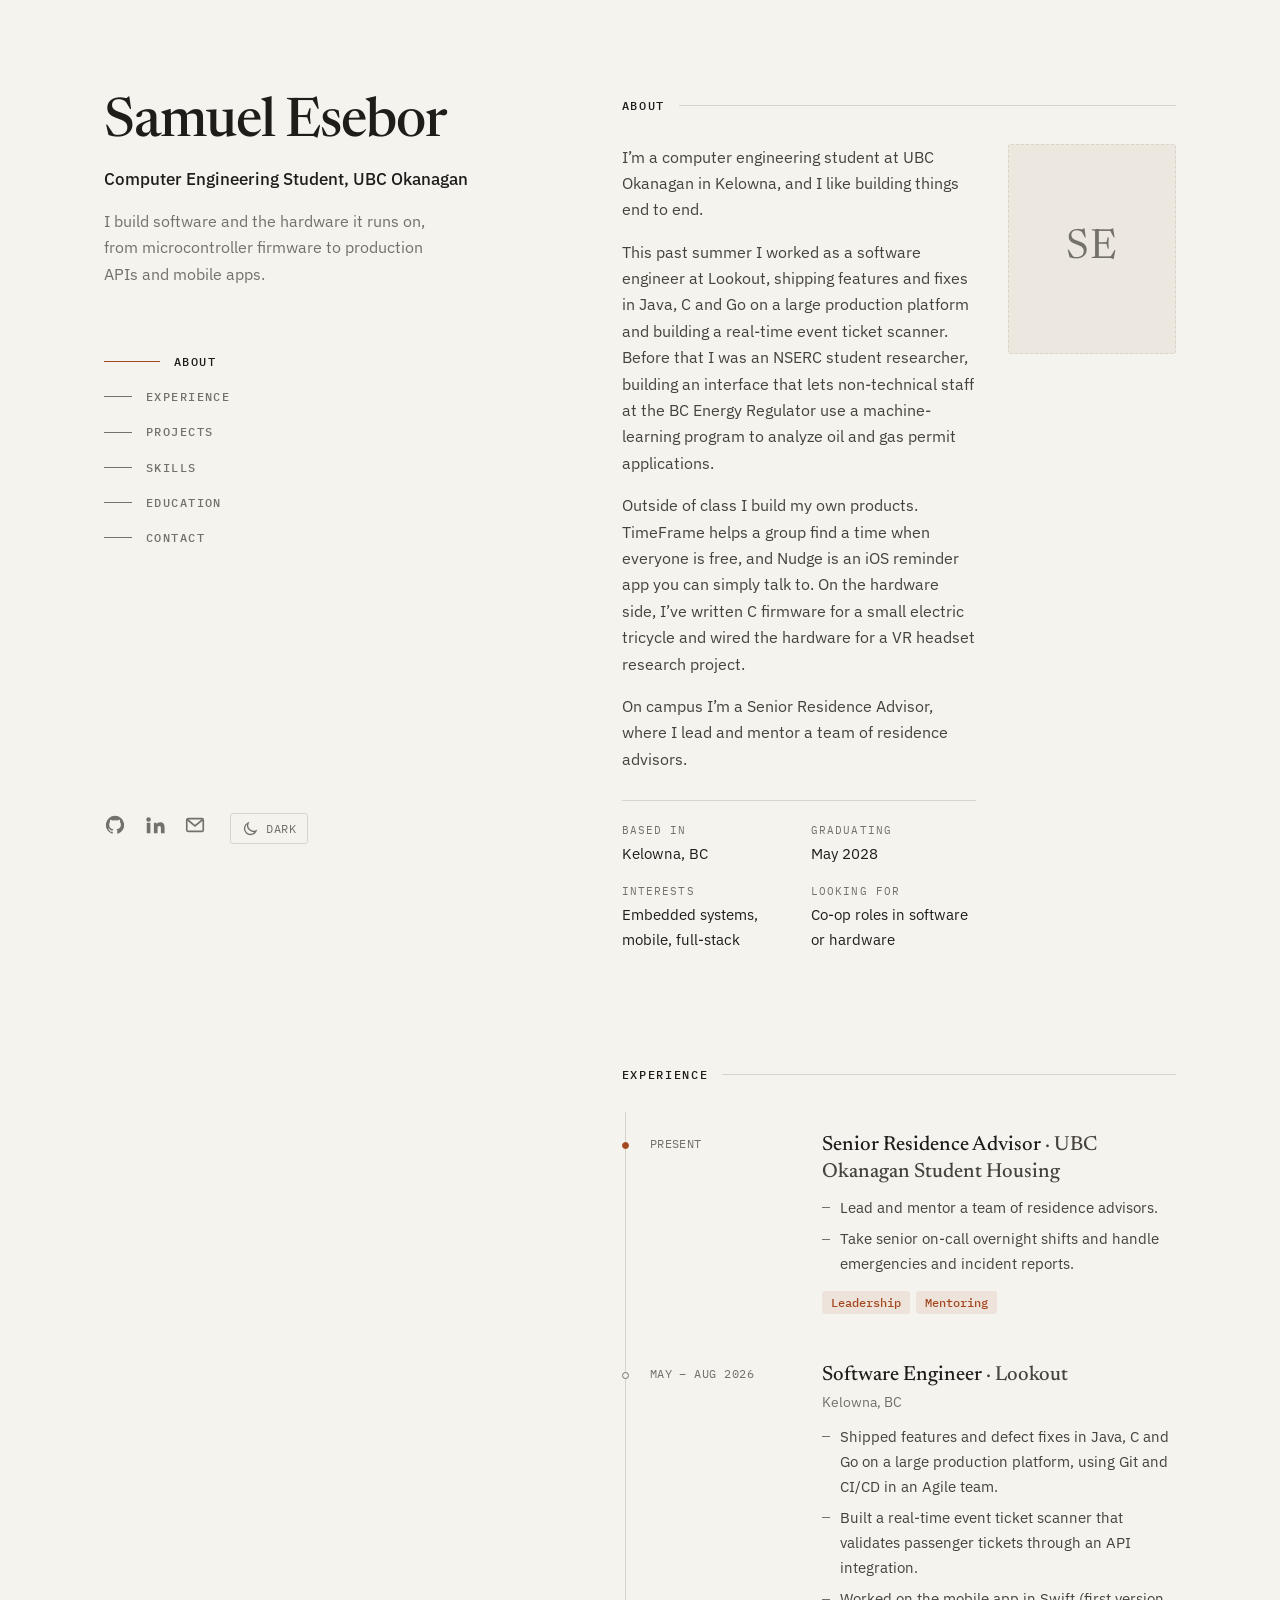
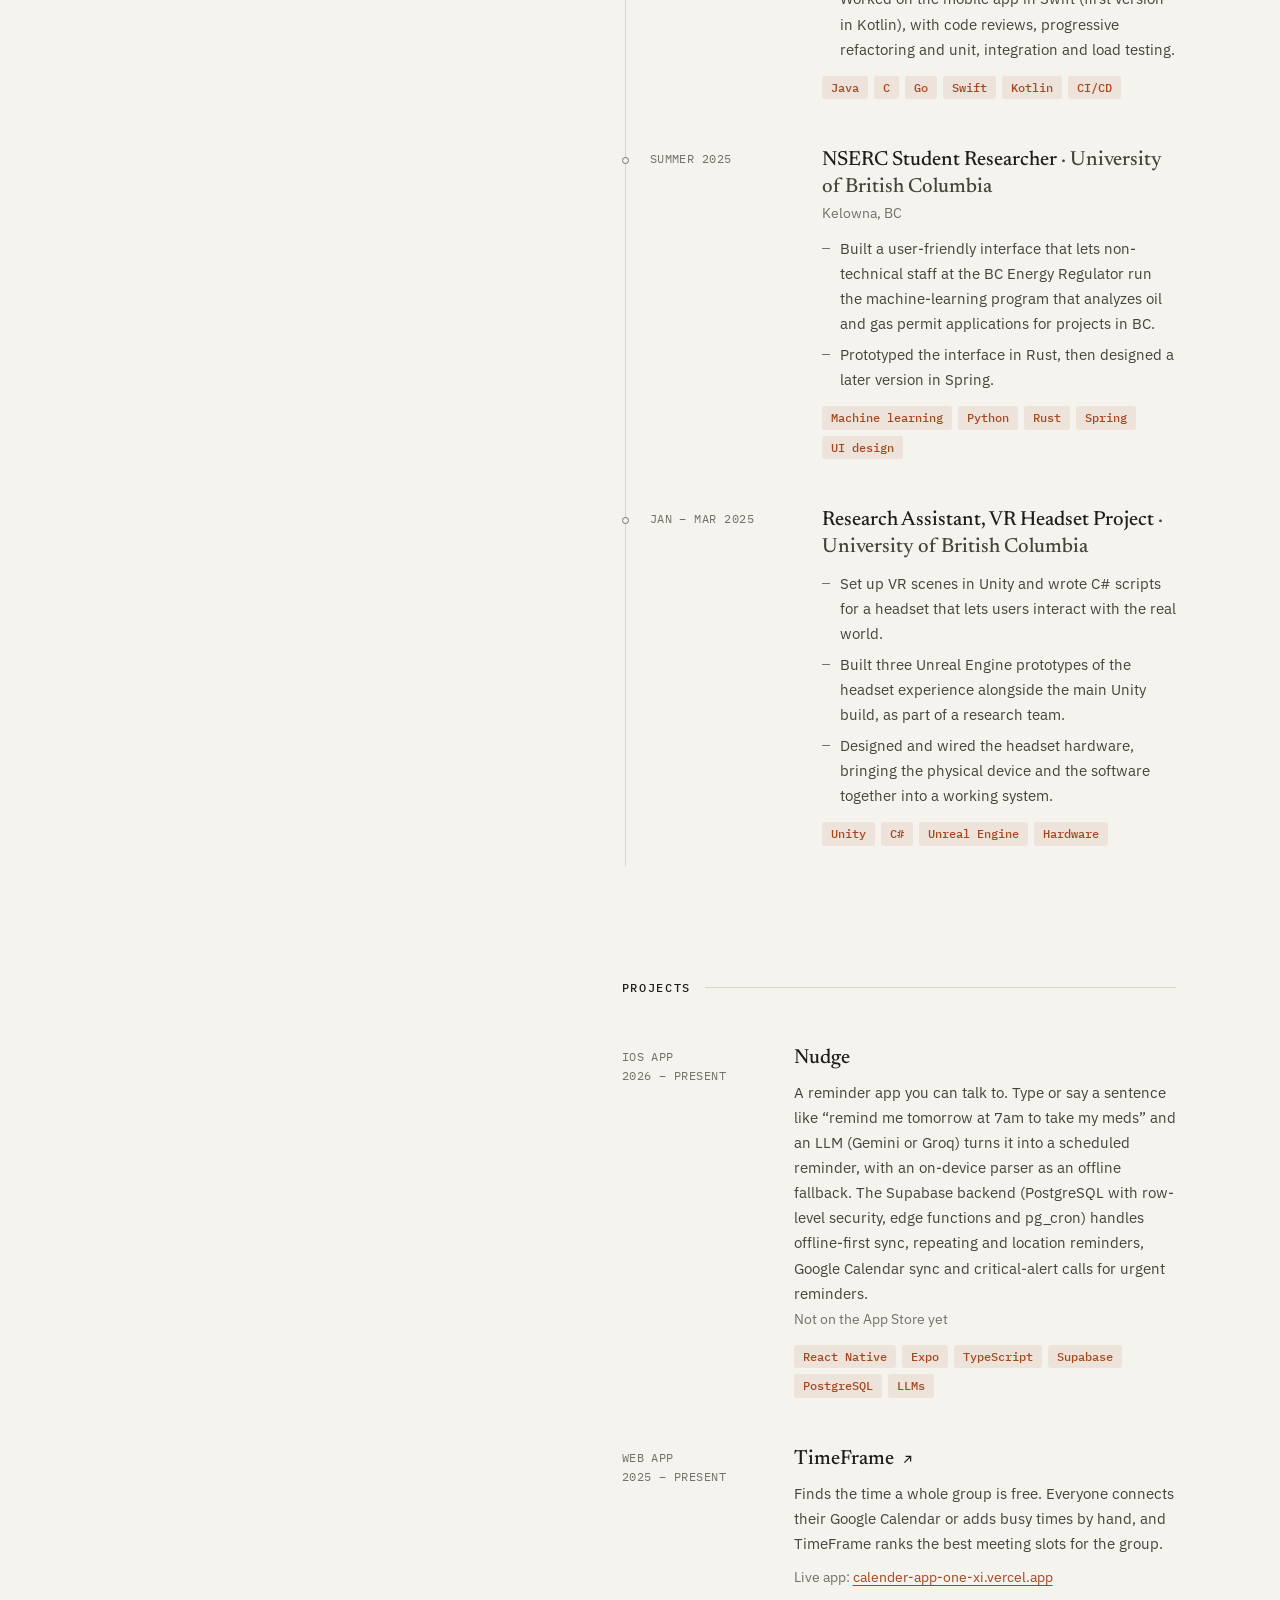
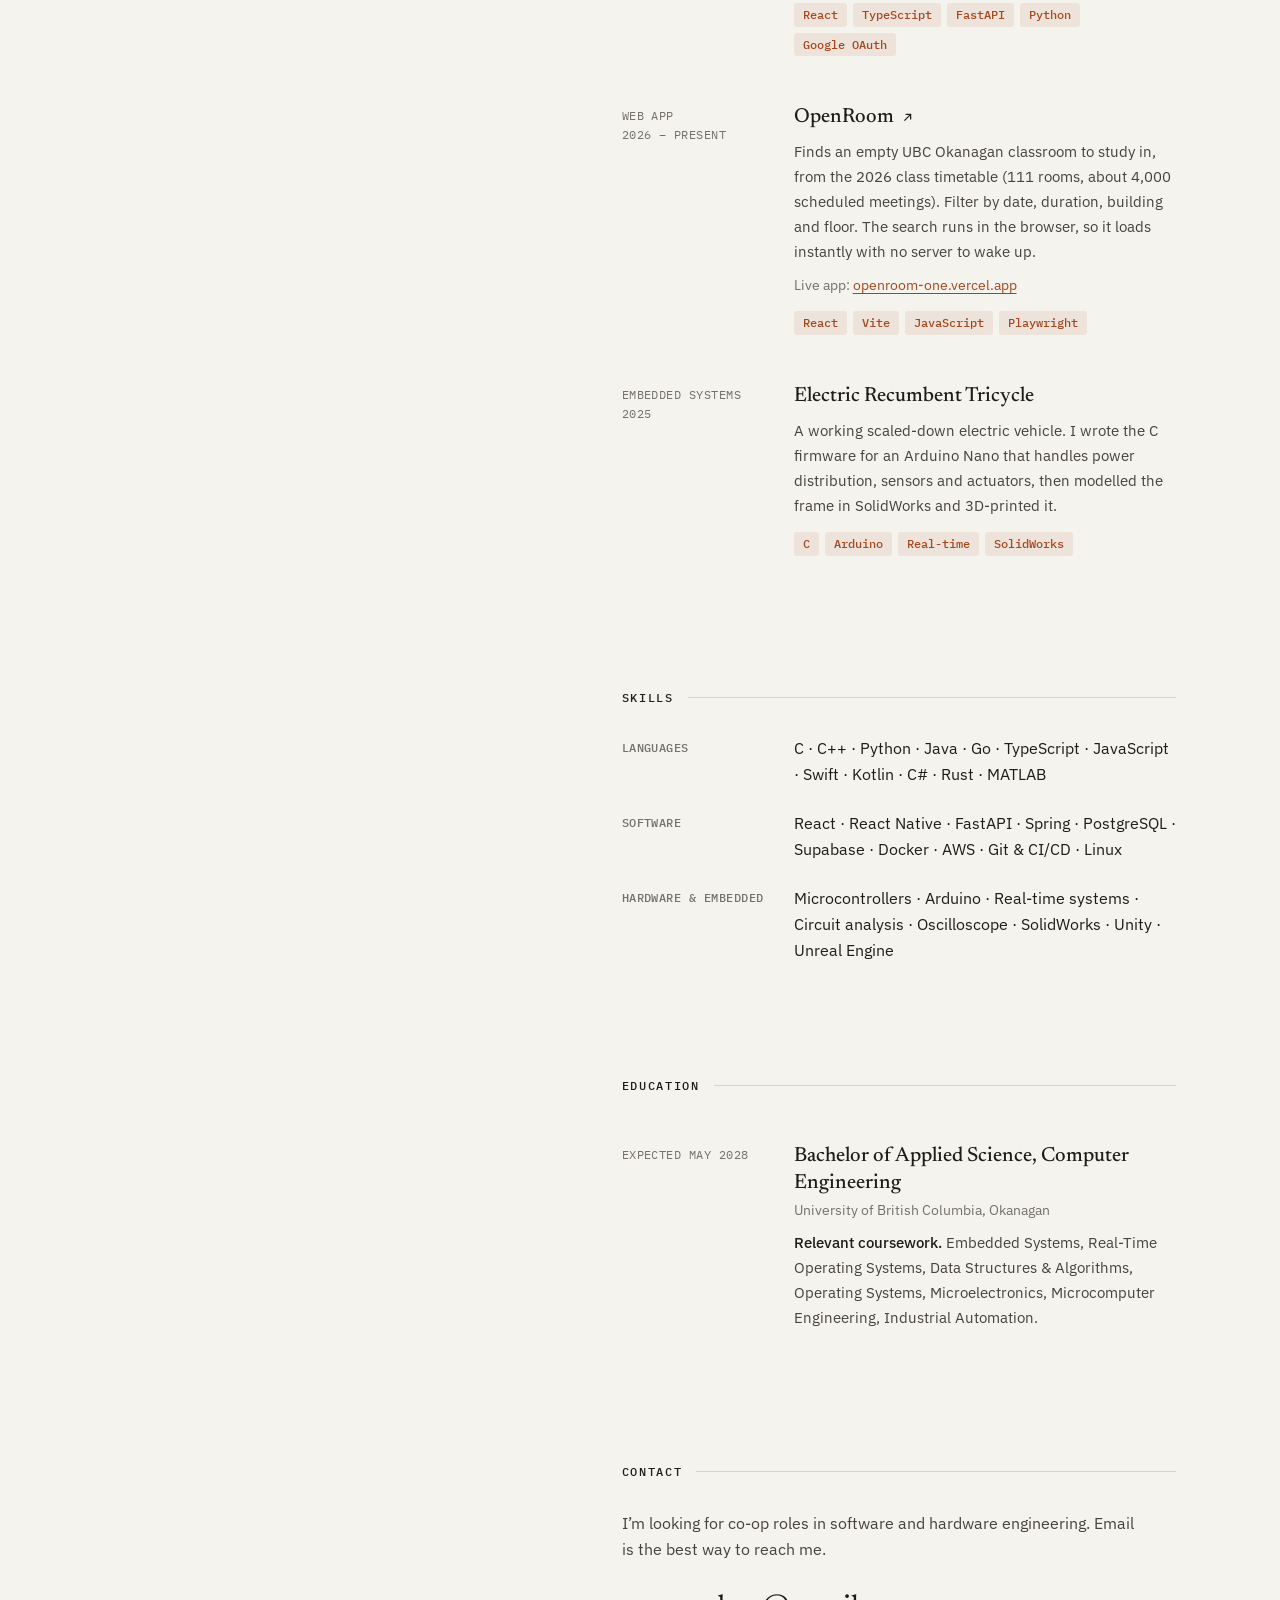
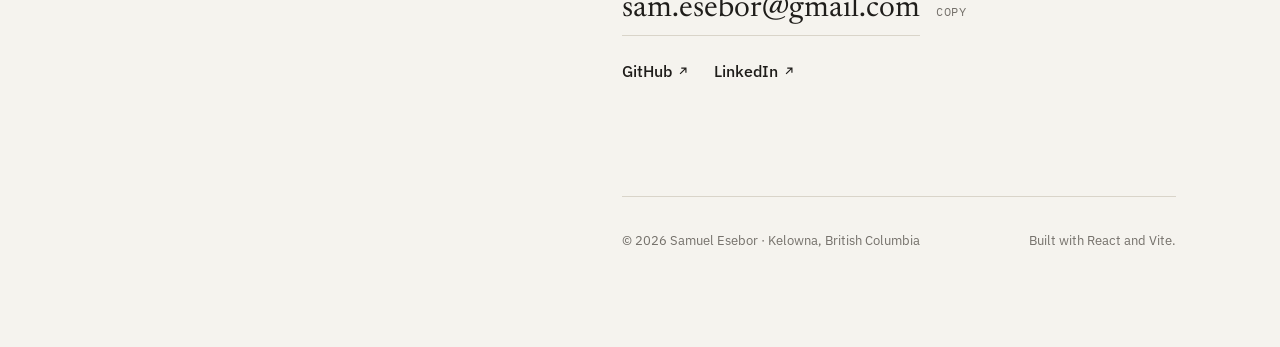
==== portfolio/index.html @ 91b9caff "Update portfolio: OpenRoom, corrected research dates, NSERC description Co-Authored-By: Claude Opus " ====
<!doctype html>
<html lang="en">
  <head>
    <meta charset="UTF-8" />
    <meta name="viewport" content="width=device-width, initial-scale=1.0" />
    <title>Samuel Esebor · Computer Engineering</title>
    <meta name="description" content="Samuel Esebor is a computer engineering student at UBC Okanagan building software and embedded systems. Experience at Lookout, UBC research, and projects including Nudge and TimeFrame." />
    <meta name="author" content="Samuel Esebor" />
    <meta property="og:title" content="Samuel Esebor · Computer Engineering" />
    <meta property="og:description" content="Computer engineering student at UBC Okanagan. Software, embedded systems and mobile." />
    <meta property="og:type" content="website" />
    <meta property="og:url" content="https://anomaly7.github.io/portfolio/" />
    <meta name="theme-color" content="#f5f3ee" media="(prefers-color-scheme: light)" />
    <meta name="theme-color" content="#161513" media="(prefers-color-scheme: dark)" />
    <link rel="icon" type="image/svg+xml" href="/portfolio/favicon.svg" />
    <link rel="preconnect" href="https://fonts.googleapis.com" />
    <link rel="preconnect" href="https://fonts.gstatic.com" crossorigin />
    <link
      rel="stylesheet"
      href="https://fonts.googleapis.com/css2?family=IBM+Plex+Mono:wght@400;500&family=IBM+Plex+Sans:wght@400;500;600&family=Newsreader:opsz,wght@6..72,400;6..72,500&display=swap"
    />
    <script>
      try {
        var t = localStorage.getItem('theme')
        if (t === 'light' || t === 'dark') document.documentElement.dataset.theme = t
      } catch (e) {}
    </script>
    <script type="module" crossorigin src="/portfolio/assets/index-RtWHwVP3.js"></script>
    <link rel="stylesheet" crossorigin href="/portfolio/assets/index-CijtTAy5.css">
  </head>
  <body>
    <div id="root"></div>
    <noscript>
      <p style="padding: 24px; font-family: sans-serif">Samuel Esebor, computer engineering student at UBC Okanagan. Email: sam.esebor@gmail.com</p>
    </noscript>
  </body>
</html>
---- portfolio/assets/index-CijtTAy5.css ----
:root{--bg:#f5f3ee;--bg-raise:#ece8df;--ink:#1f1d1a;--ink-soft:#46423c;--muted:#74706a;--rule:#d9d4c9;--accent:#a4471f;--accent-soft:#a4471f17;--hover:#1f1d1a0a;--serif:"Newsreader", Georgia, "Times New Roman", serif;--sans:"IBM Plex Sans", system-ui, -apple-system, "Segoe UI", sans-serif;--mono:"IBM Plex Mono", ui-monospace, "SFMono-Regular", Consolas, monospace;--lightningcss-light:initial;--lightningcss-dark: ;color-scheme:light}:root[data-theme=dark]{--bg:#161513;--bg-raise:#1f1d1a;--ink:#ebe6dc;--ink-soft:#c4beb2;--muted:#8f897e;--rule:#34312c;--accent:#e08a5e;--accent-soft:#e08a5e1f;--hover:#ebe6dc09;--lightningcss-light: ;--lightningcss-dark:initial;color-scheme:dark}@media (prefers-color-scheme:dark){:root:not([data-theme]){--bg:#161513;--bg-raise:#1f1d1a;--ink:#ebe6dc;--ink-soft:#c4beb2;--muted:#8f897e;--rule:#34312c;--accent:#e08a5e;--accent-soft:#e08a5e1f;--hover:#ebe6dc09;--lightningcss-light: ;--lightningcss-dark:initial;color-scheme:dark}}*,:before,:after{box-sizing:border-box}html{scroll-behavior:smooth;-webkit-text-size-adjust:100%}@media (prefers-reduced-motion:reduce){html{scroll-behavior:auto}*,:before,:after{transition:none!important}}body{background:var(--bg);color:var(--ink-soft);font-family:var(--sans);-webkit-font-smoothing:antialiased;text-rendering:optimizelegibility;margin:0;font-size:1rem;line-height:1.65}h1,h2,h3,p,ul,ol,dl,dd,figure{margin:0}ul,ol{padding:0;list-style:none}a{color:inherit;text-decoration:none}button{font:inherit}::selection{background:var(--accent);color:var(--bg)}:focus-visible{outline:2px solid var(--accent);outline-offset:3px;border-radius:2px}.sr-only{clip:rect(0, 0, 0, 0);white-space:nowrap;border:0;width:1px;height:1px;margin:-1px;padding:0;position:absolute;overflow:hidden}.layout{max-width:1200px;margin:0 auto;padding:0 clamp(16px,5vw,64px)}@media (width>=1024px){.layout{grid-template-columns:minmax(0,.9fr) minmax(0,1.1fr);gap:64px;display:grid}}.skip-link{background:var(--ink);color:var(--bg);z-index:10;padding:8px 14px;position:absolute;top:-48px;left:16px}.skip-link:focus{top:16px}.sidebar{flex-direction:column;justify-content:space-between;gap:40px;padding:56px 0 24px;display:flex}@media (width>=1024px){.sidebar{height:100dvh;padding:96px 0 56px;position:sticky;top:0}}.name{font-family:var(--serif);letter-spacing:-.02em;color:var(--ink);font-size:clamp(2.4rem,6vw,3.4rem);font-weight:500;line-height:1.02}.title{color:var(--ink);margin-top:14px;font-size:1.08rem;font-weight:500}.tagline{max-width:34ch;color:var(--muted);margin-top:14px}.section-nav{display:none}@media (width>=1024px){.section-nav{margin-top:56px;display:block}}.section-nav a{font-family:var(--mono);letter-spacing:.12em;text-transform:uppercase;color:var(--muted);align-items:center;gap:14px;padding:7px 0;font-size:.74rem;font-weight:500;display:inline-flex}.nav-line{background:currentColor;width:28px;height:1px;transition:width .18s,background-color .18s;display:block}.section-nav a:hover,.section-nav a.is-active{color:var(--ink)}.section-nav a:hover .nav-line,.section-nav a.is-active .nav-line{width:56px}.section-nav a.is-active .nav-line{background:var(--accent)}.sidebar-foot{flex-wrap:wrap;align-items:center;gap:24px;display:flex}.socials{gap:18px;display:flex}.socials a{color:var(--muted);transition:color .15s;display:block}.socials a:hover{color:var(--ink)}.theme-toggle{border:1px solid var(--rule);color:var(--muted);font-family:var(--mono);letter-spacing:.06em;text-transform:uppercase;cursor:pointer;background:0 0;border-radius:3px;align-items:center;gap:7px;padding:5px 10px;font-size:.72rem;transition:color .15s,border-color .15s;display:inline-flex}.theme-toggle:hover{color:var(--ink);border-color:var(--muted)}.content{padding:8px 0 0}@media (width>=1024px){.content{padding-top:96px}}.section{padding:40px 0 56px;scroll-margin-top:24px}@media (width>=1024px){.section{padding:0 0 112px;scroll-margin-top:96px}}.section-heading{font-family:var(--mono);letter-spacing:.14em;text-transform:uppercase;color:var(--ink);align-items:center;gap:14px;margin-bottom:28px;font-size:.74rem;font-weight:500;display:flex}.section-heading:after{content:"";background:var(--rule);flex:1;height:1px}@media (width<=1023px){.section-heading{z-index:2;background:color-mix(in srgb, var(--bg) 90%, transparent);-webkit-backdrop-filter:blur(6px);backdrop-filter:blur(6px);margin:0 -16px 24px;padding:14px 16px;position:sticky;top:0}}.about{gap:32px;display:grid}@media (width>=640px){.about{grid-template-columns:minmax(0,1fr) 168px;align-items:start}}.about-text p+p{margin-top:16px}.facts{border-top:1px solid var(--rule);grid-template-columns:repeat(2,minmax(0,1fr));gap:16px 24px;margin-top:28px;padding-top:20px;display:grid}.facts dt{font-family:var(--mono);letter-spacing:.1em;text-transform:uppercase;color:var(--muted);font-size:.7rem}.facts dd{color:var(--ink);margin-top:2px;font-size:.94rem}@media (width<=400px){.facts{grid-template-columns:1fr}}.photo{aspect-ratio:4/5;border:1px solid var(--rule);background:var(--bg-raise);border-radius:3px;width:168px;overflow:hidden}.photo img{object-fit:cover;filter:grayscale(.15);width:100%;height:100%;display:block}.photo--placeholder{border-style:dashed;place-items:center;display:grid}.photo--placeholder span{font-family:var(--serif);color:var(--muted);letter-spacing:.02em;font-size:2.6rem}@media (width<=639px){.photo{order:-1;width:120px}.photo--placeholder span{font-size:2rem}}.rows{gap:8px;display:grid}.row{gap:6px;padding:20px 0;display:grid;position:relative}@media (width>=640px){.row{grid-template-columns:148px minmax(0,1fr);gap:24px}}@media (width>=1024px){.rows .row{border-radius:4px;margin:0 -20px;padding:20px;transition:background-color .18s,box-shadow .18s,opacity .18s}.rows:hover .row{opacity:.55}.rows .row:hover,.rows .row:focus-within{opacity:1;background:var(--hover);box-shadow:inset 0 1px 0 var(--rule), inset 0 -1px 0 var(--rule)}.rows .row:hover h3,.rows .row:hover .row-link{color:var(--accent)}}.row-meta{font-family:var(--mono);letter-spacing:.04em;text-transform:uppercase;color:var(--muted);padding-top:3px;font-size:.74rem;line-height:1.6}.row-body h3{font-family:var(--serif);color:var(--ink);font-size:1.28rem;font-weight:500;line-height:1.3;transition:color .15s}.row-body .at{color:var(--ink-soft)}.row-sub{color:var(--muted);margin-top:2px;font-size:.88rem}.points{gap:6px;margin-top:10px;display:grid}.points li{padding-left:18px;font-size:.95rem;position:relative}.points li:before{content:"";background:var(--muted);width:8px;height:1px;position:absolute;top:.8em;left:0}.desc{margin-top:8px;font-size:.95rem}.label{color:var(--ink);font-weight:500}.row-link{align-items:baseline;gap:6px;display:inline-flex}.row-link svg{align-self:center;transition:transform .15s}.row-link:hover svg{transform:translate(2px,-2px)}@media (width>=1024px){.row-link:after{content:"";z-index:1;position:absolute;inset:0}.row-url a{z-index:2;position:relative}}.row-url{color:var(--muted);margin-top:10px;font-size:.88rem}.row-url a{color:var(--accent);text-underline-offset:3px;word-break:break-all;text-decoration:underline;text-decoration-thickness:1px}.tags{flex-wrap:wrap;gap:6px;margin-top:14px;display:flex}.tags li{background:var(--accent-soft);color:var(--accent);font-family:var(--mono);border-radius:3px;padding:2px 9px;font-size:.72rem;font-weight:500;line-height:1.7}.timeline .row:before{content:"";border:1px solid var(--muted);background:var(--bg);border-radius:50%;width:7px;height:7px;position:absolute;top:30px;left:-16px}.timeline{border-left:1px solid var(--rule);margin-left:3px;padding-left:16px;position:relative}.timeline .row:before{left:-20px}.timeline .row:first-child:before{border-color:var(--accent);background:var(--accent)}@media (width>=1024px){.timeline{padding-left:24px}.timeline .row:before{left:-8px}}.skills{gap:22px;display:grid}.skill-group{gap:4px;display:grid}@media (width>=640px){.skill-group{grid-template-columns:148px minmax(0,1fr);gap:24px}}.skill-group h3{font-family:var(--mono);letter-spacing:.04em;text-transform:uppercase;color:var(--muted);padding-top:3px;font-size:.74rem;font-weight:500}.skill-group p{color:var(--ink)}.contact-lead{max-width:52ch}.contact-mail{flex-wrap:wrap;align-items:baseline;gap:8px 16px;margin-top:22px;display:flex}.contact-mail a{font-family:var(--serif);color:var(--ink);border-bottom:1px solid var(--rule);word-break:break-all;font-size:clamp(1.35rem,5vw,1.9rem);transition:border-color .15s,color .15s}.contact-mail a:hover{color:var(--accent);border-color:var(--accent)}.text-button{color:var(--muted);font-family:var(--mono);letter-spacing:.08em;text-transform:uppercase;cursor:pointer;background:0 0;border:0;padding:0;font-size:.74rem}.text-button:hover{color:var(--ink)}.contact-links{gap:24px;margin-top:22px;display:flex}.contact-links a{color:var(--ink);align-items:center;gap:4px;font-weight:500;display:inline-flex}.contact-links a:hover{color:var(--accent)}.footer{border-top:1px solid var(--rule);color:var(--muted);flex-wrap:wrap;justify-content:space-between;gap:6px 24px;padding:32px 0 48px;font-size:.84rem;display:flex}@media (width>=1024px){.footer{padding-bottom:96px}}
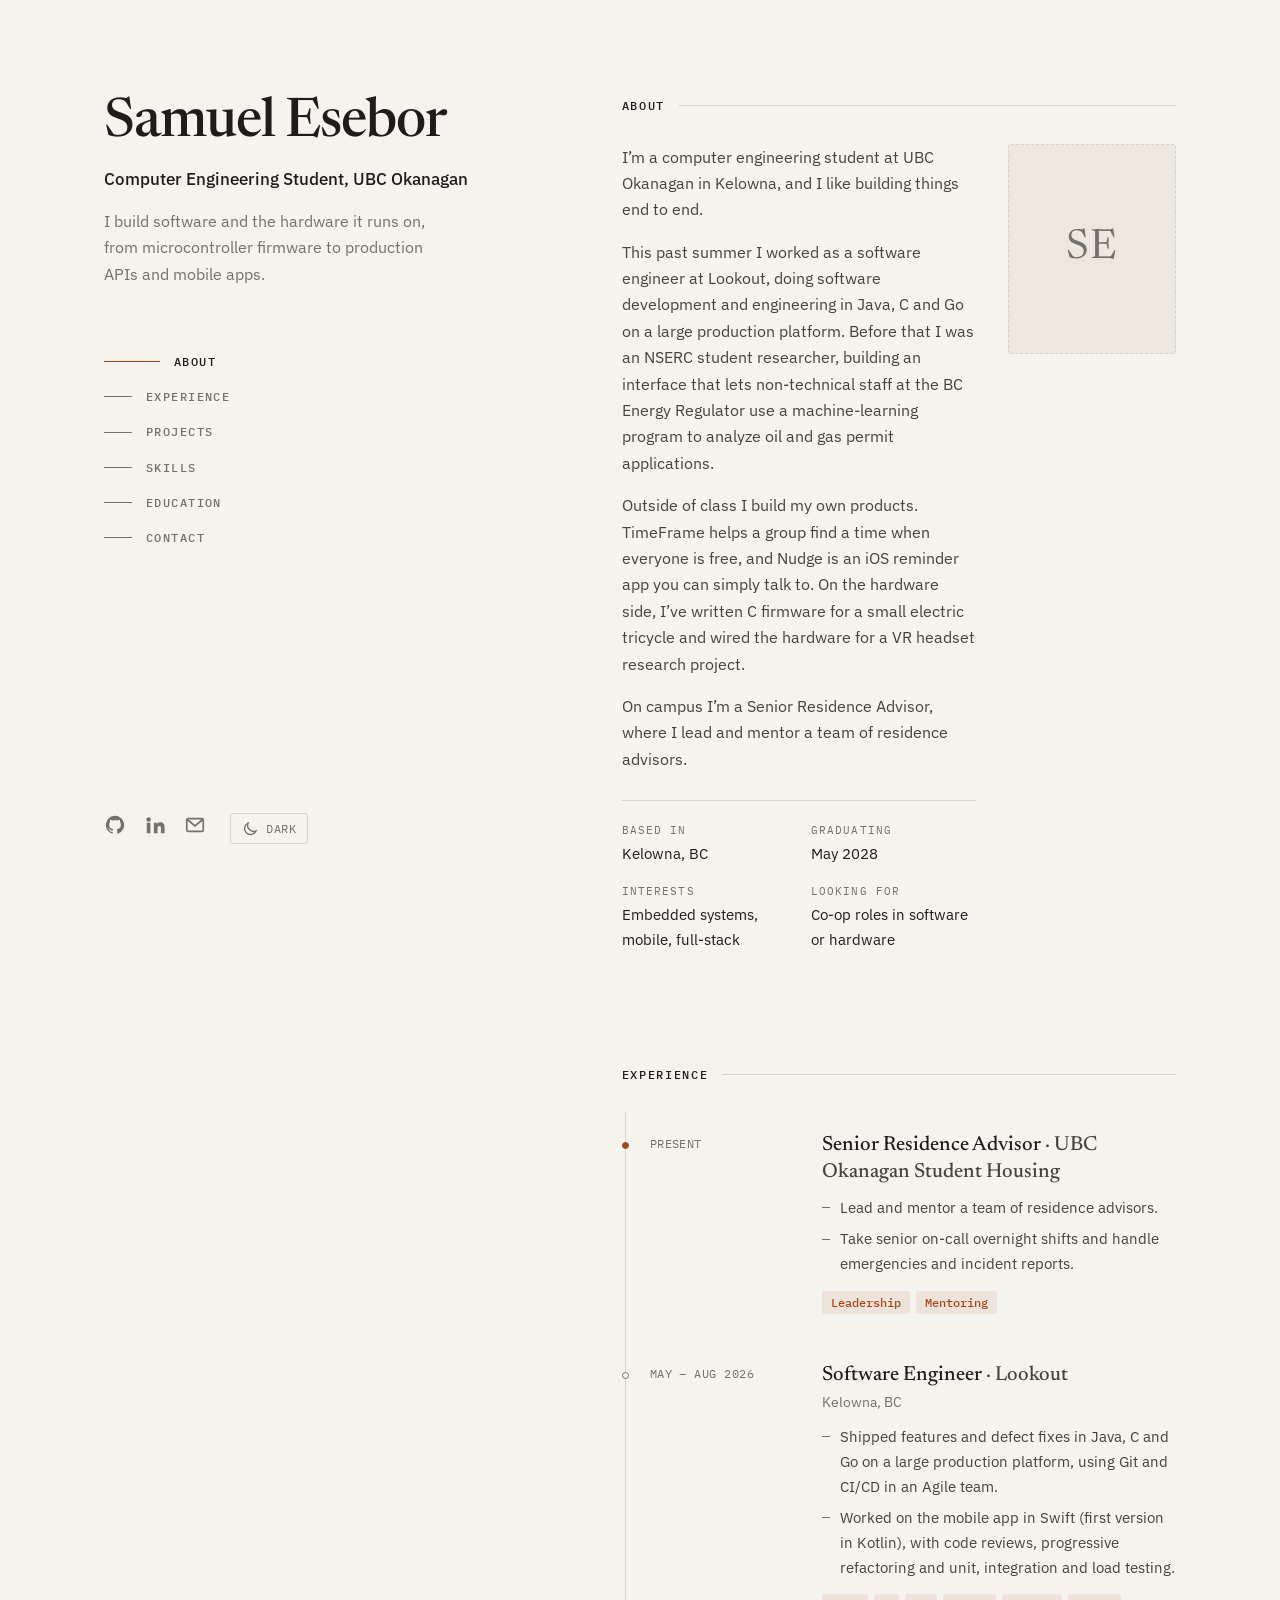
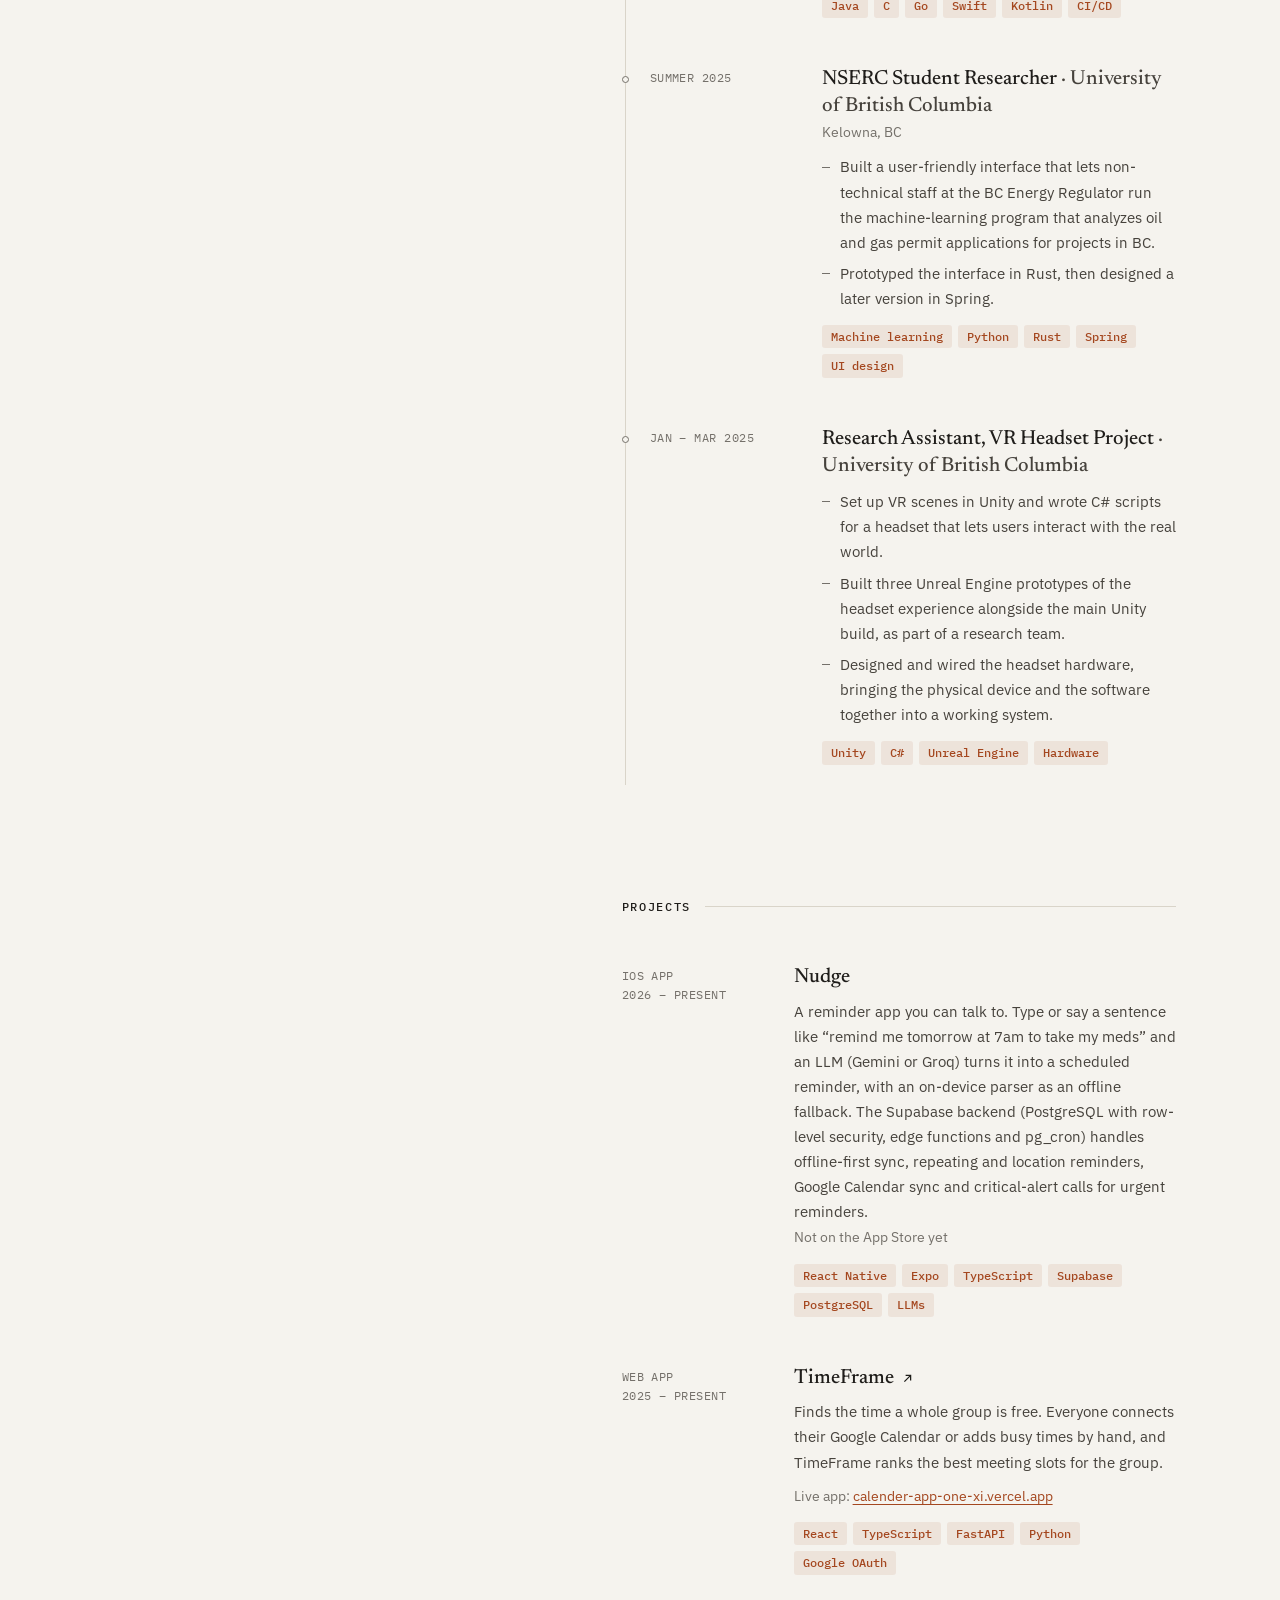
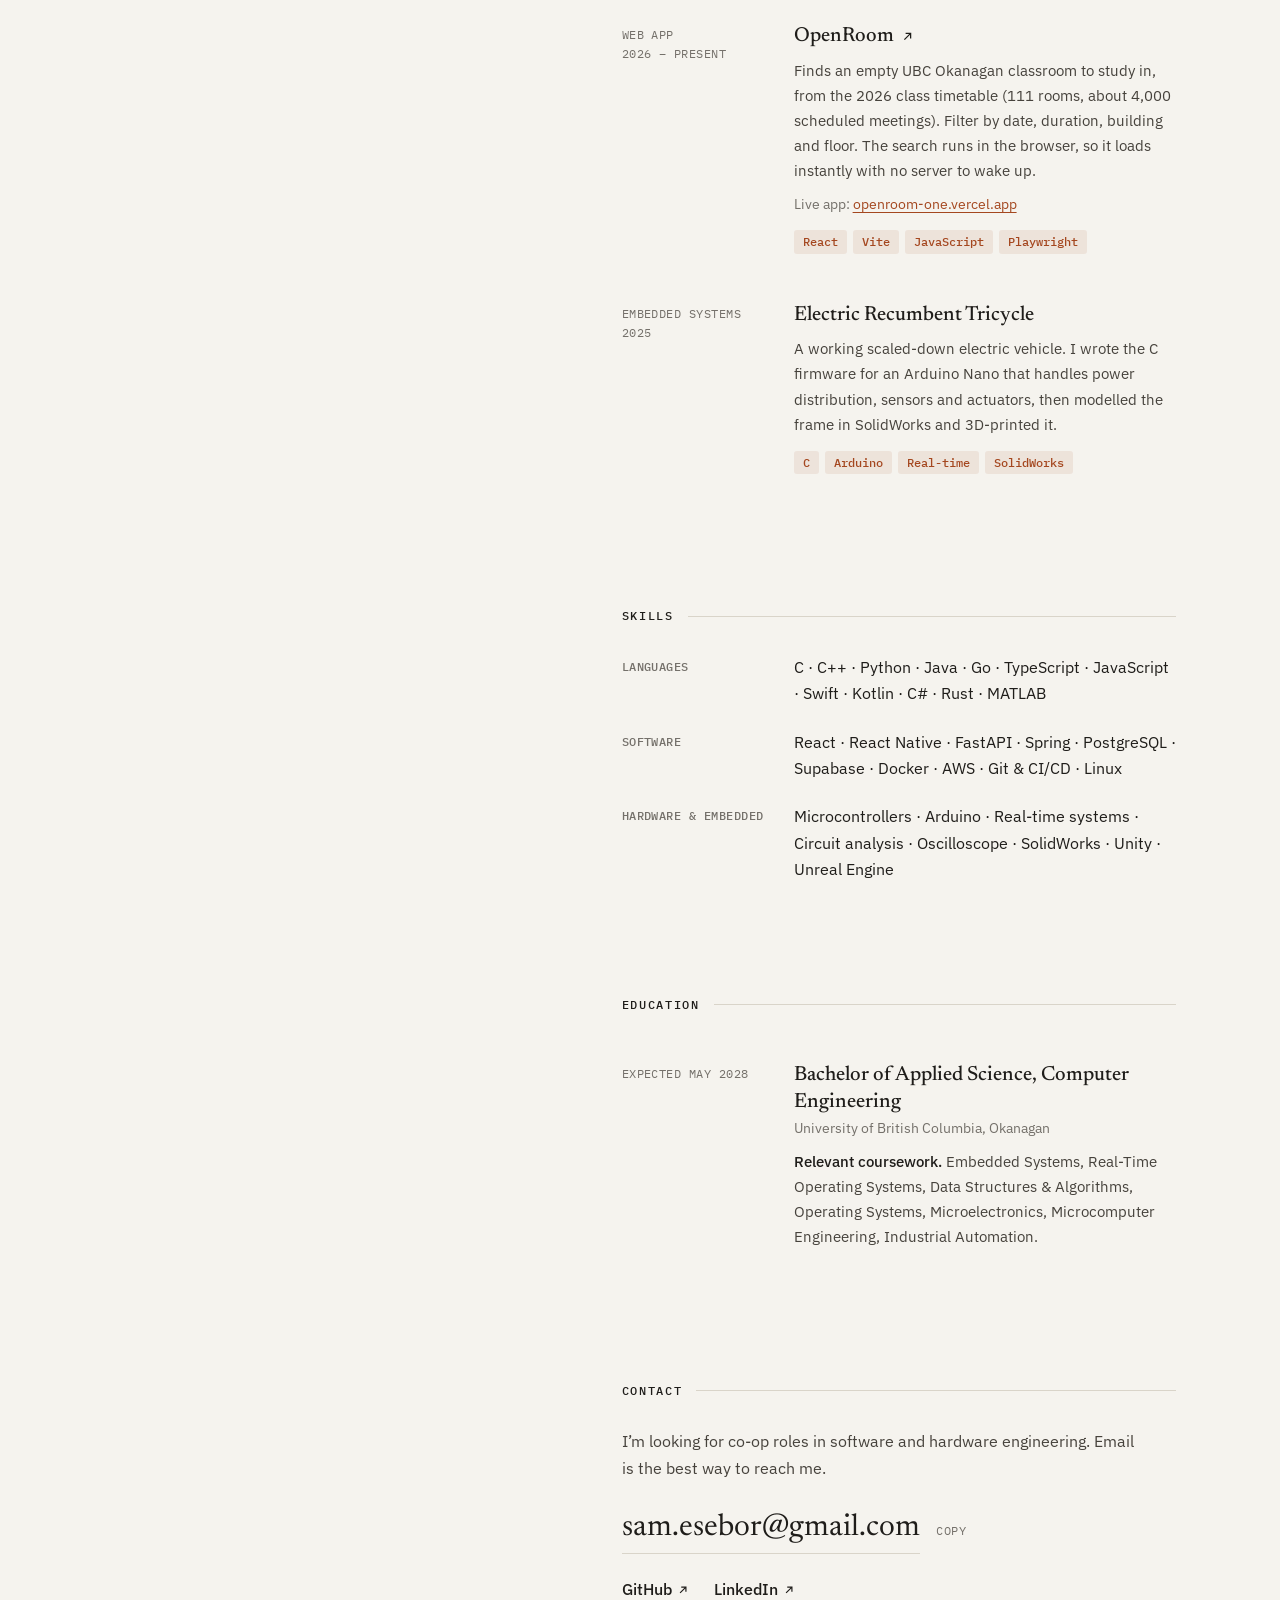
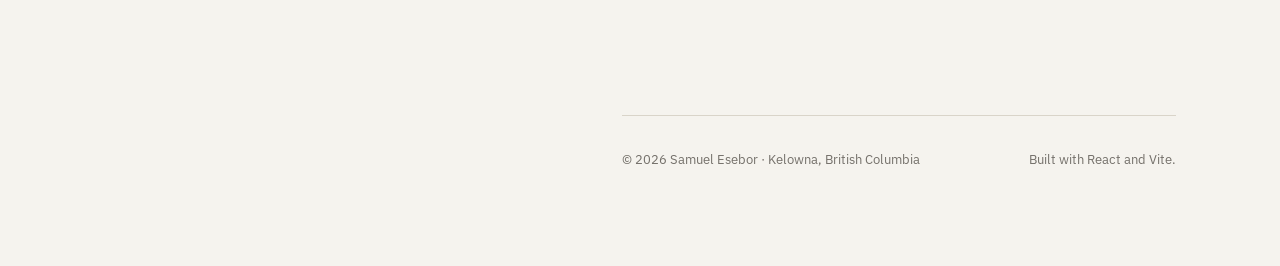
==== commit 994598ca: "Portfolio: remove ticket scanner from the Lookout role Co-Authored-By: Claude Opus 5.5 <noreply@anth" ====
--- a/portfolio/index.html
+++ b/portfolio/index.html
@@ -25,7 +25,7 @@
         if (t === 'light' || t === 'dark') document.documentElement.dataset.theme = t
       } catch (e) {}
     </script>
-    <script type="module" crossorigin src="/portfolio/assets/index-RtWHwVP3.js"></script>
+    <script type="module" crossorigin src="/portfolio/assets/index-DZyh-2IK.js"></script>
     <link rel="stylesheet" crossorigin href="/portfolio/assets/index-CijtTAy5.css">
   </head>
   <body>
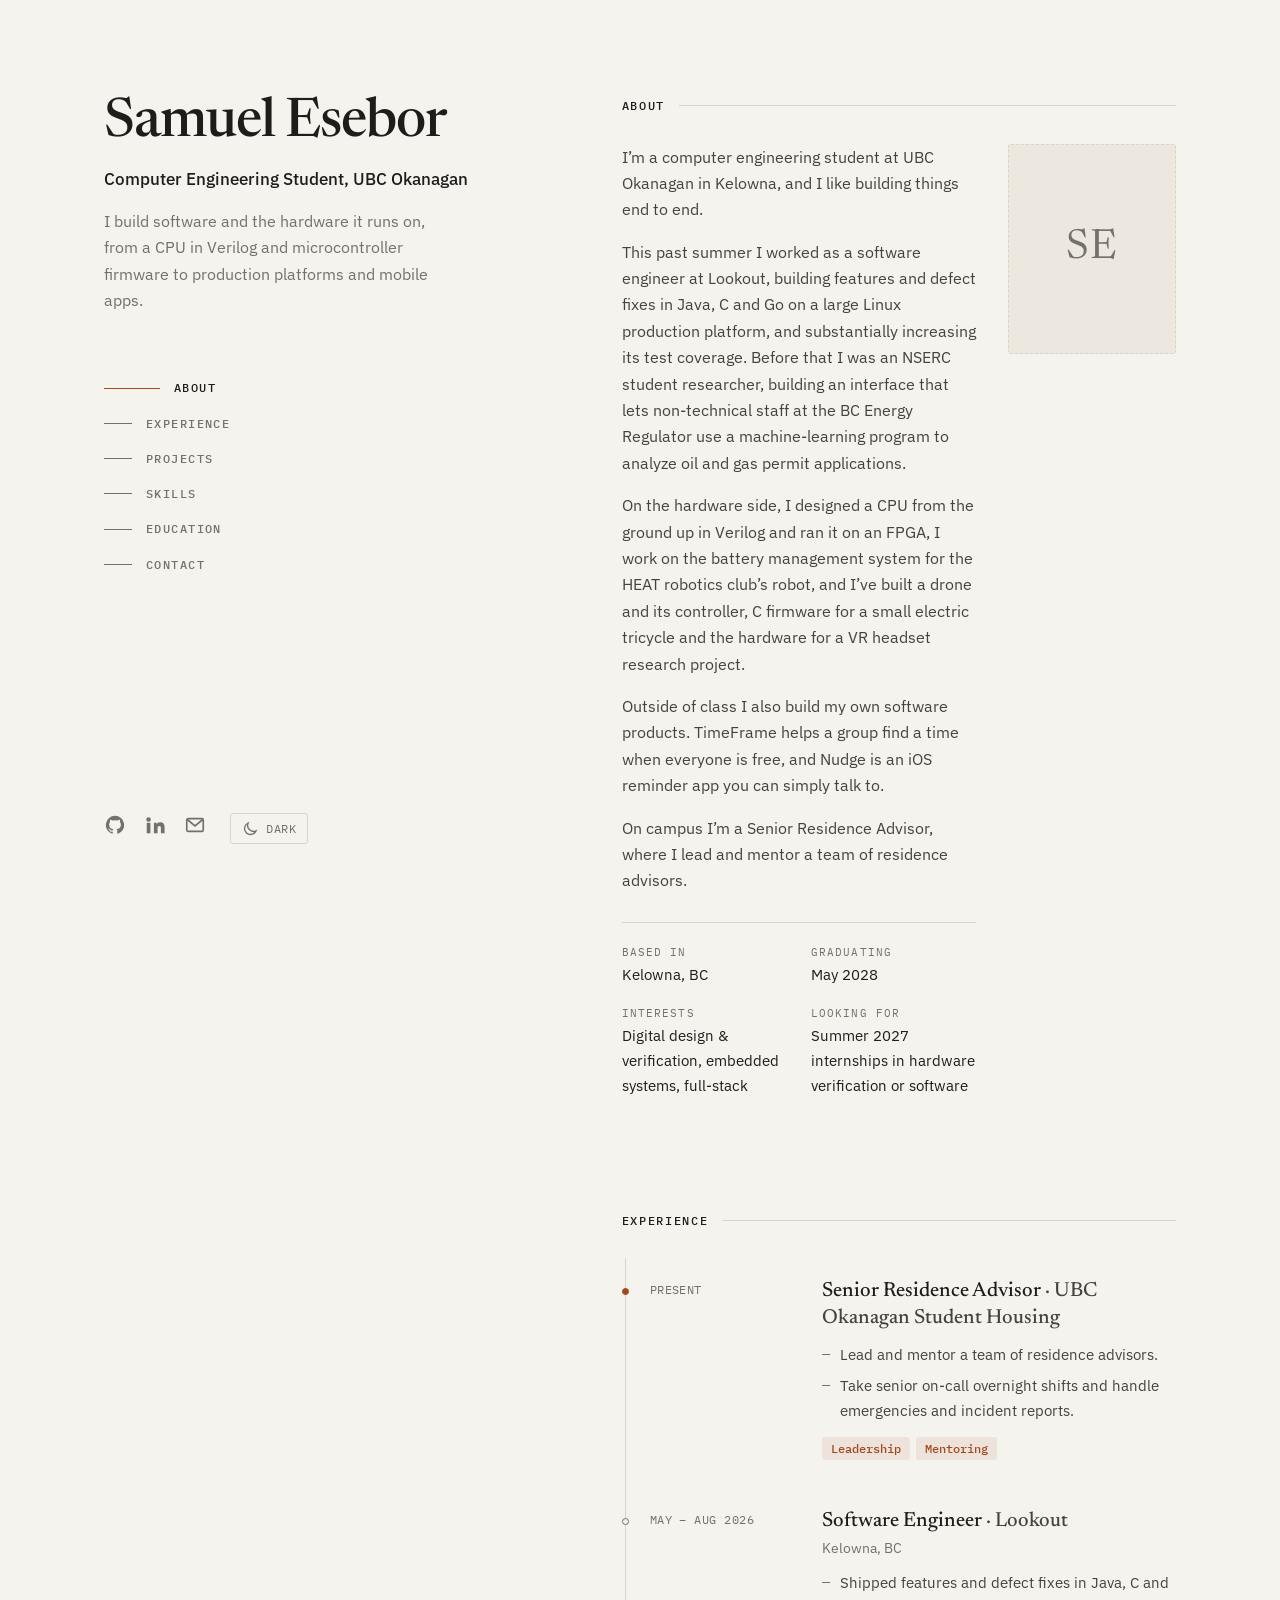
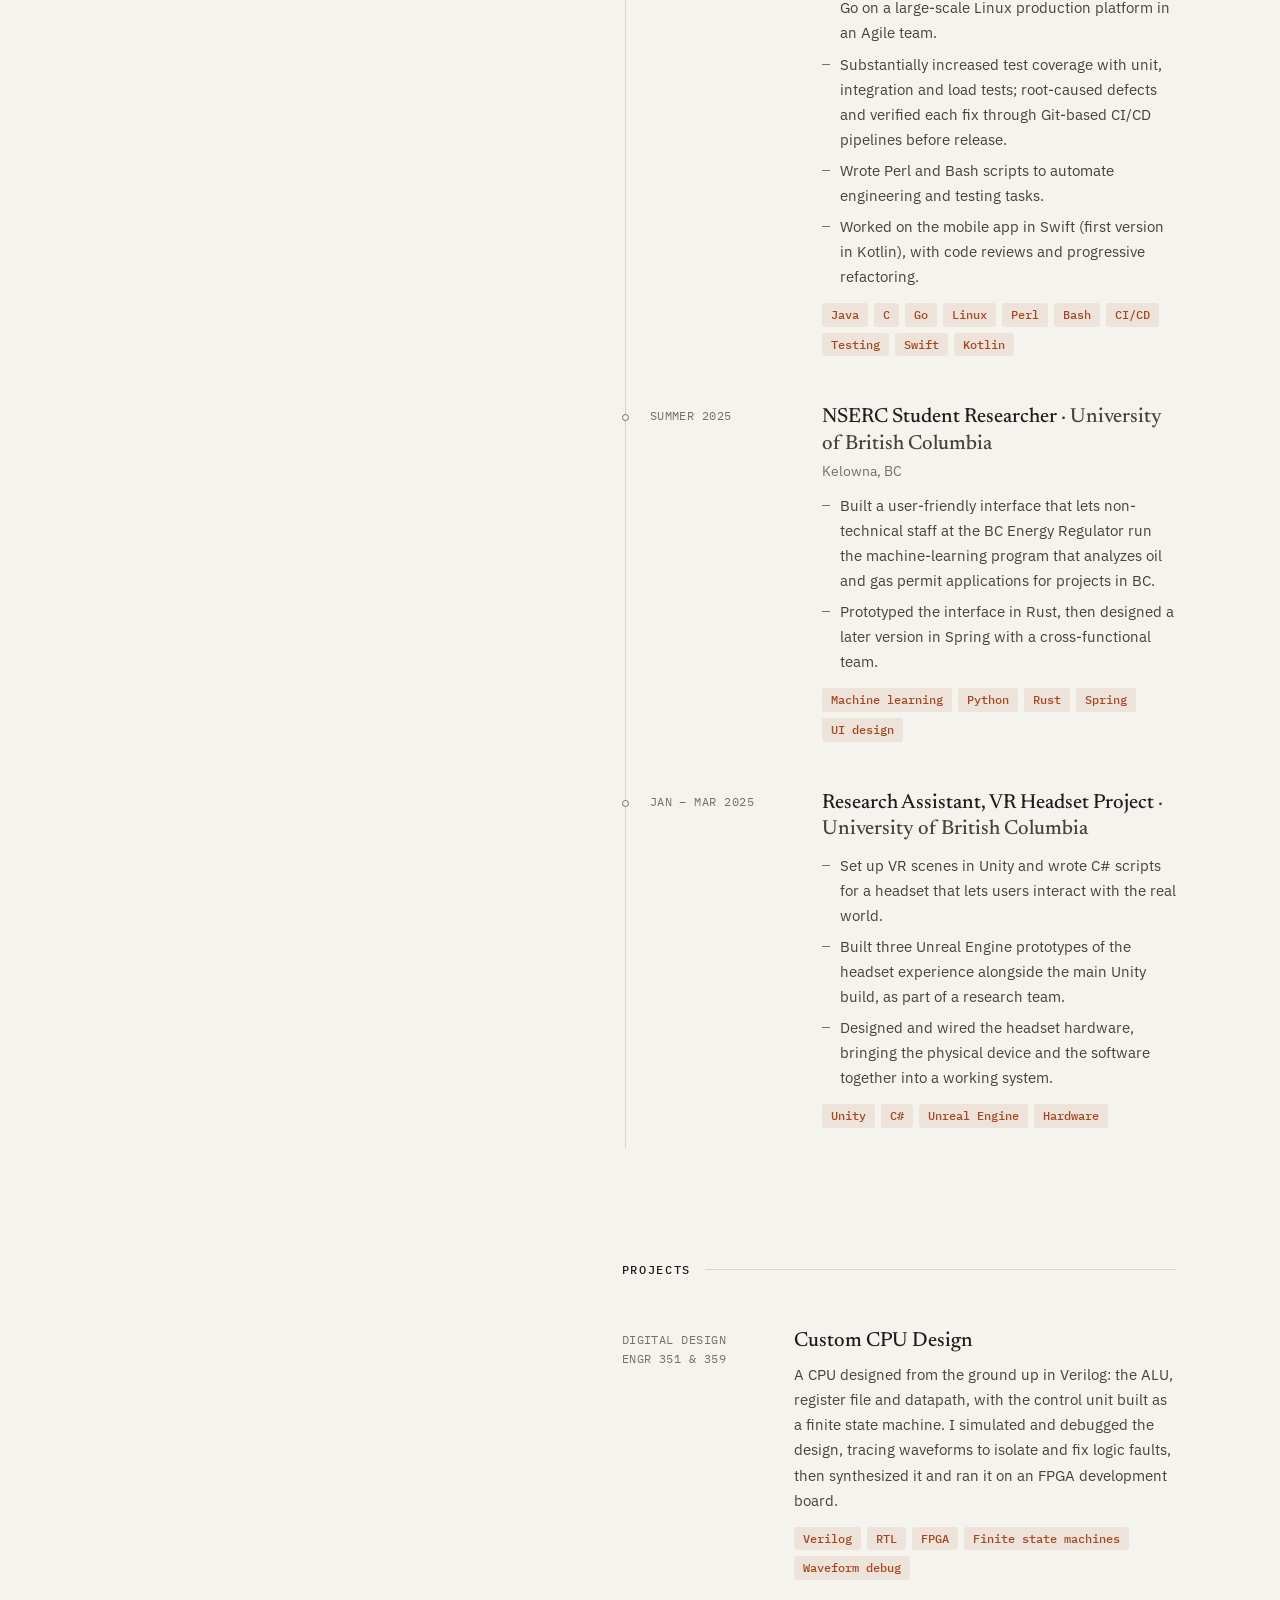
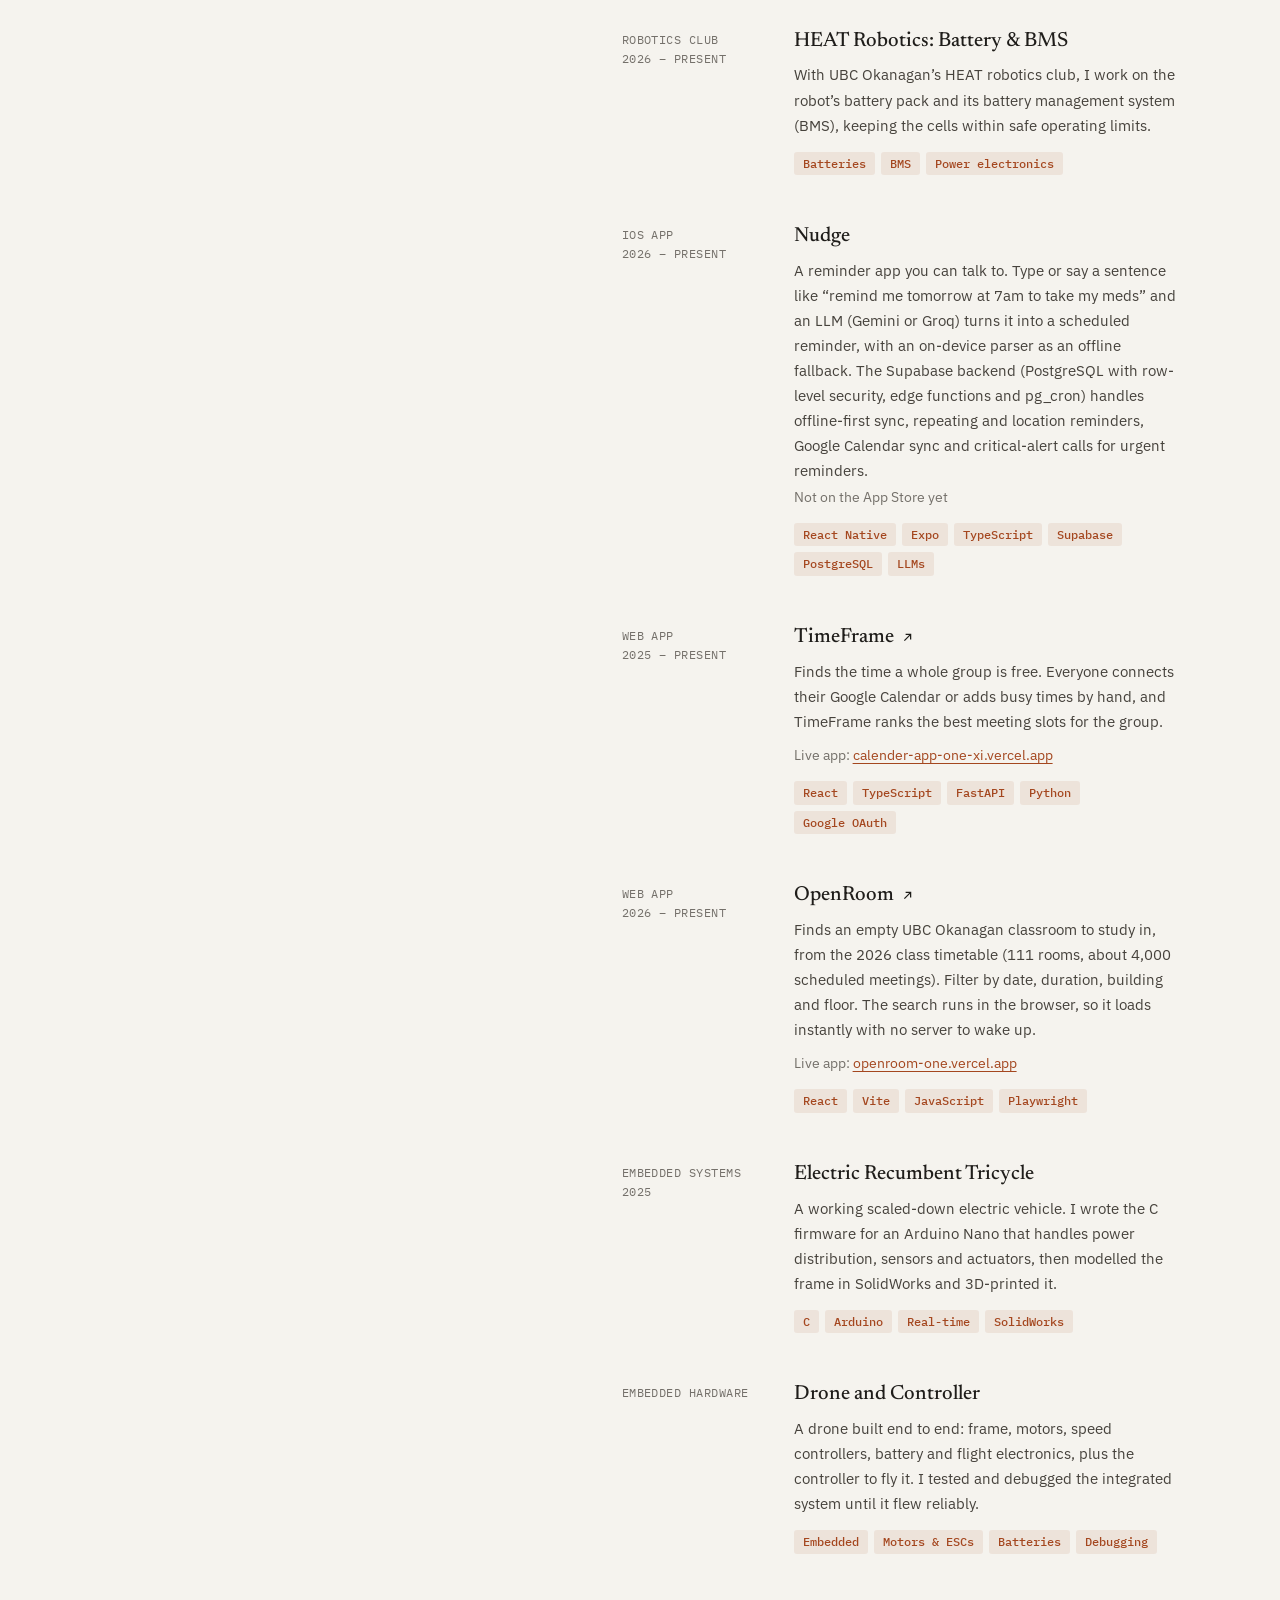
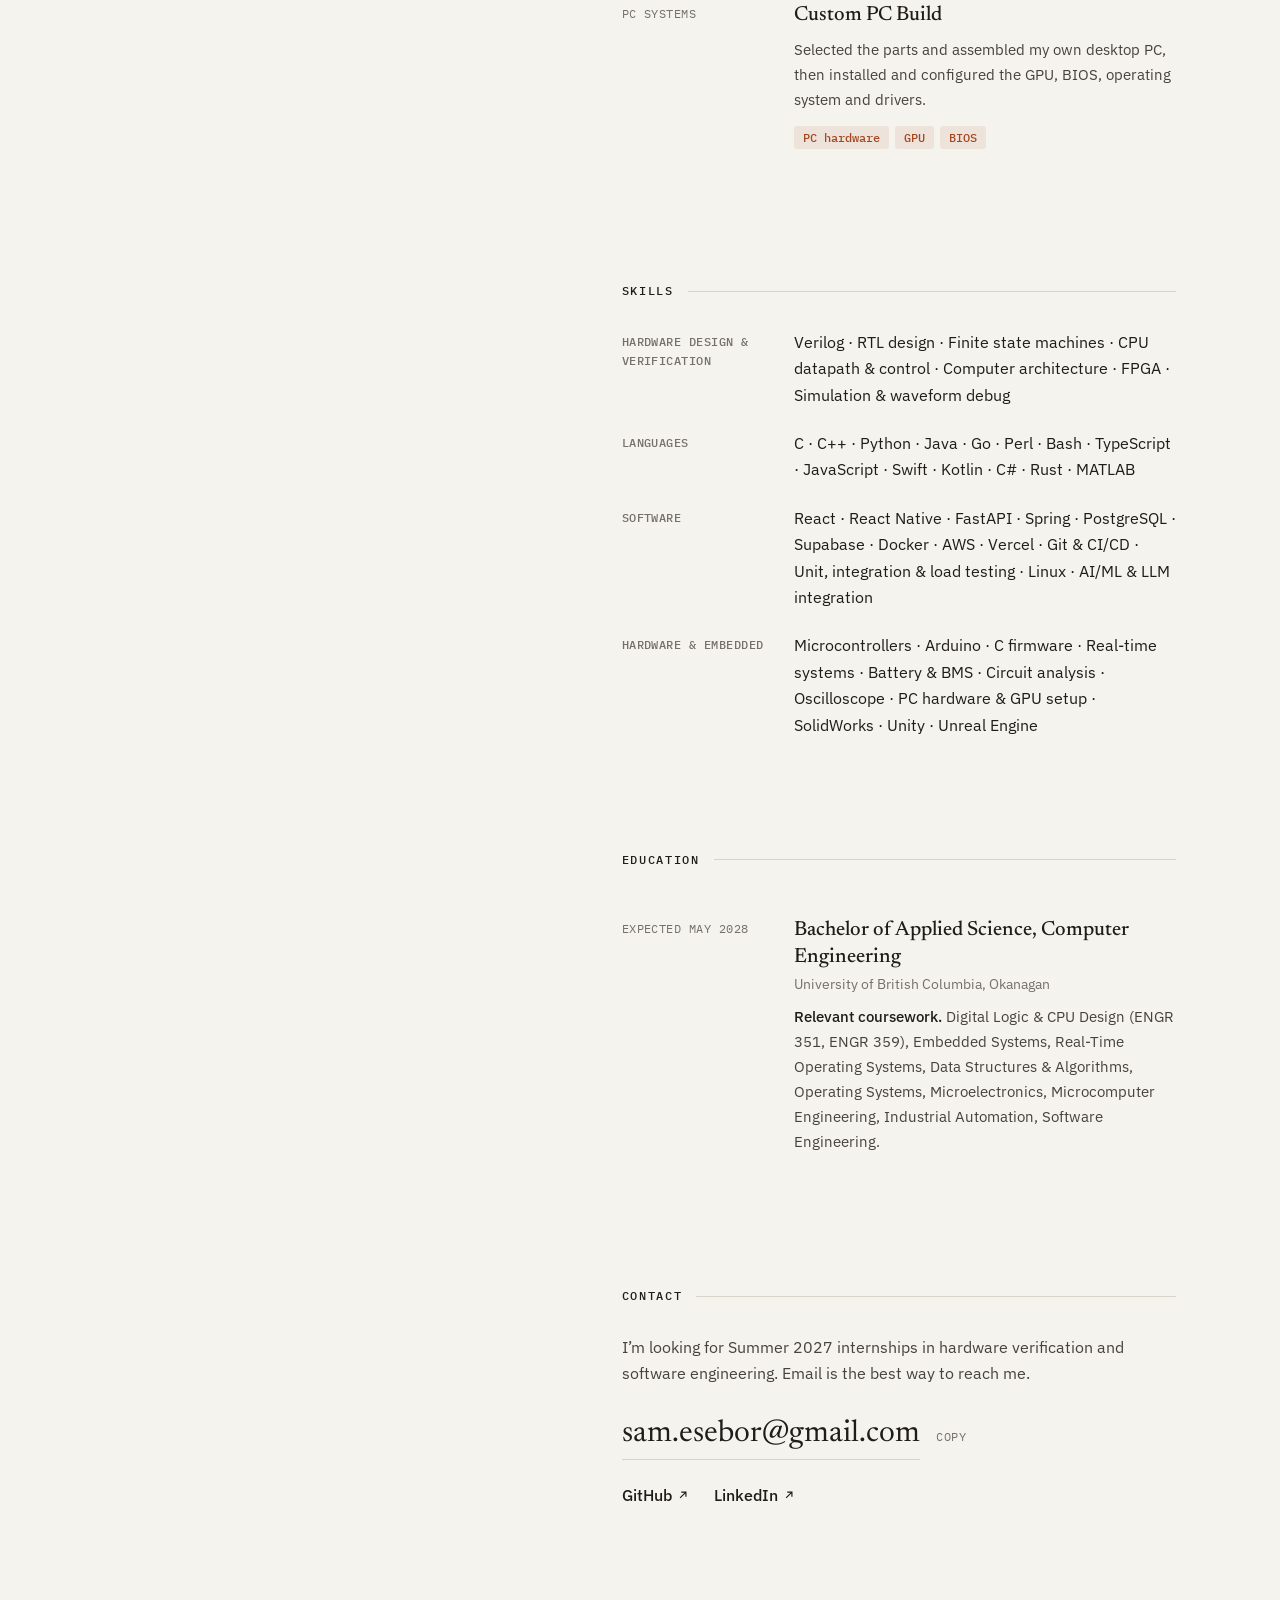
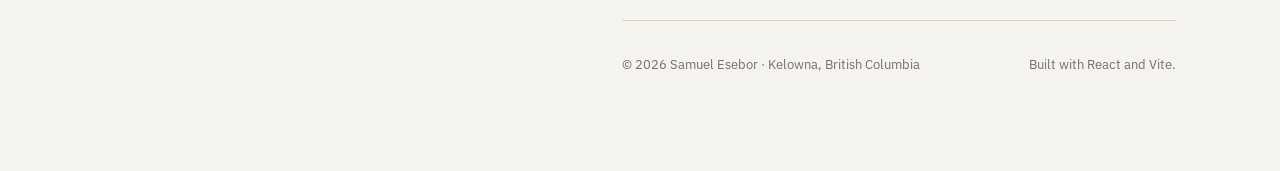
==== commit 5aa20c86: "Update portfolio site (NVIDIA resume additions) Co-Authored-By: Claude Opus 5.5 <noreply@anthropic.c" ====
--- a/portfolio/index.html
+++ b/portfolio/index.html
@@ -25,7 +25,7 @@
         if (t === 'light' || t === 'dark') document.documentElement.dataset.theme = t
       } catch (e) {}
     </script>
-    <script type="module" crossorigin src="/portfolio/assets/index-DZyh-2IK.js"></script>
+    <script type="module" crossorigin src="/portfolio/assets/index-DC0kvQ5g.js"></script>
     <link rel="stylesheet" crossorigin href="/portfolio/assets/index-CijtTAy5.css">
   </head>
   <body>
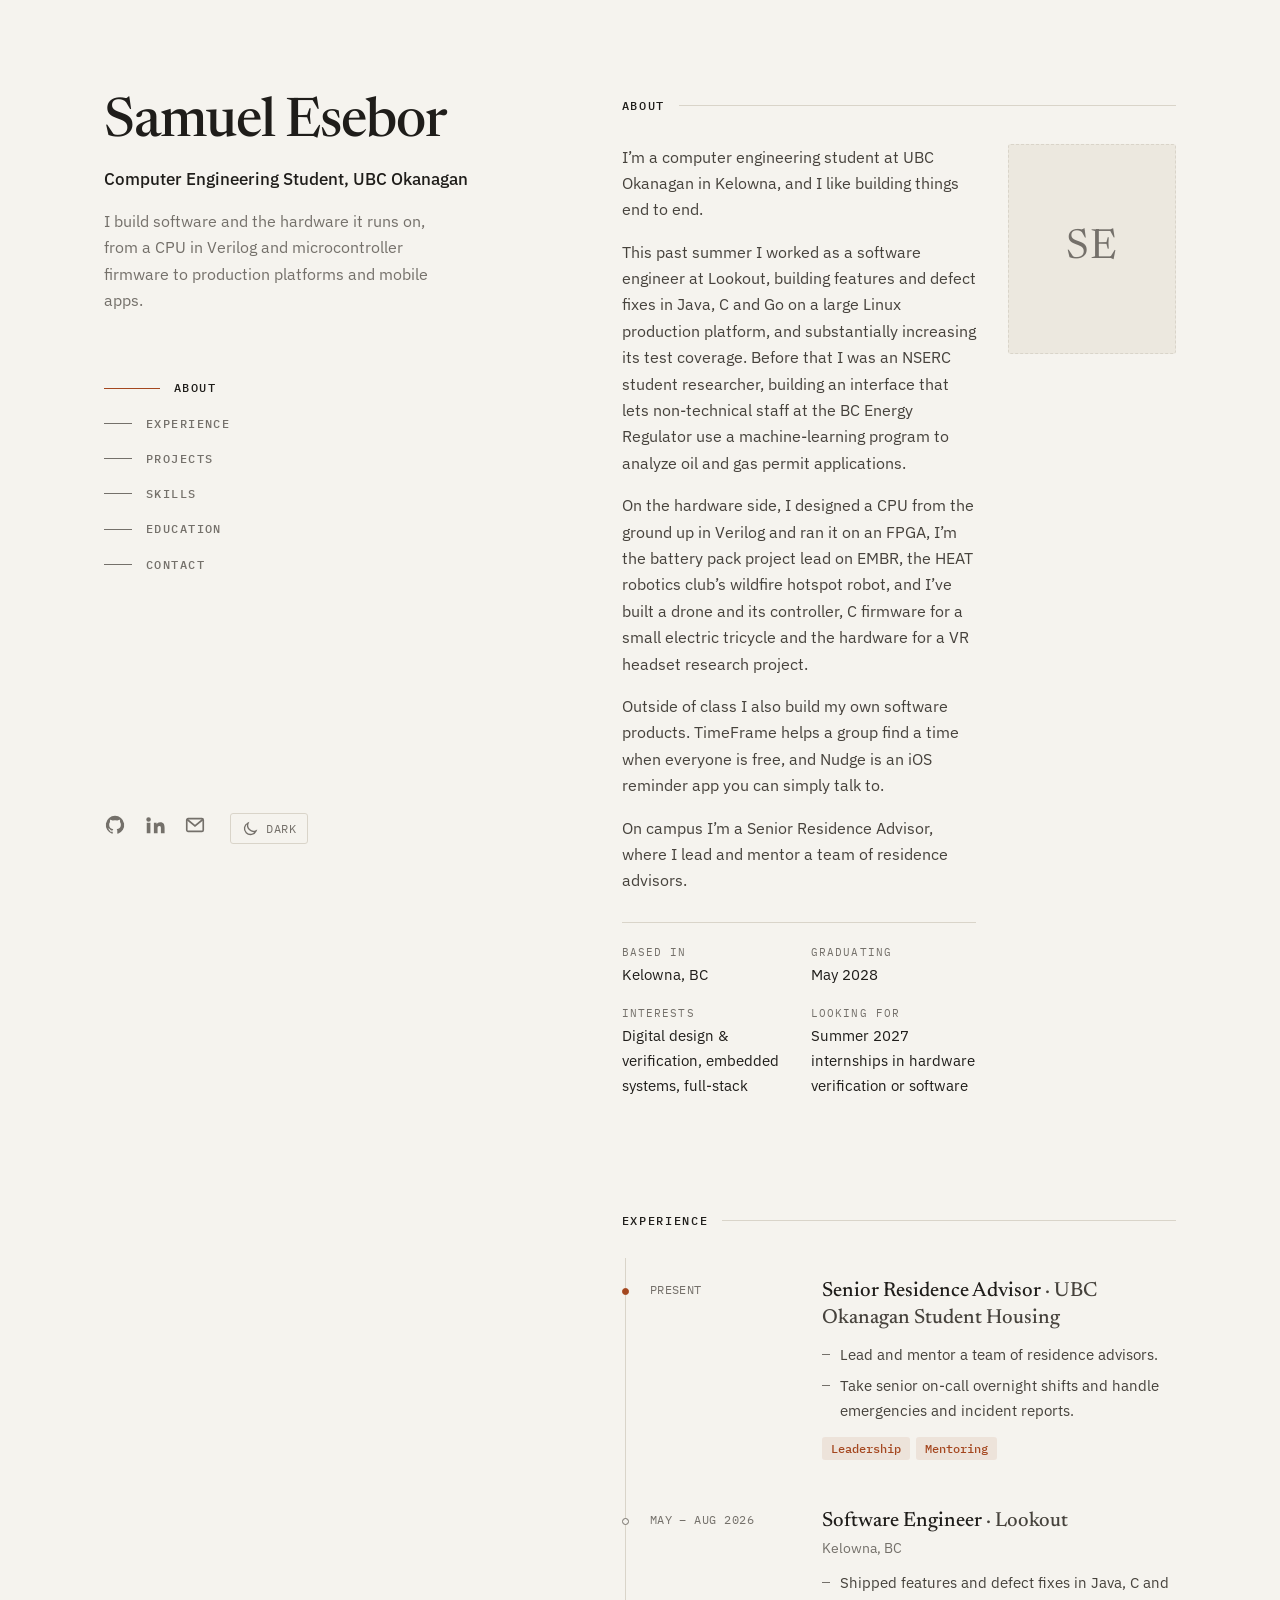
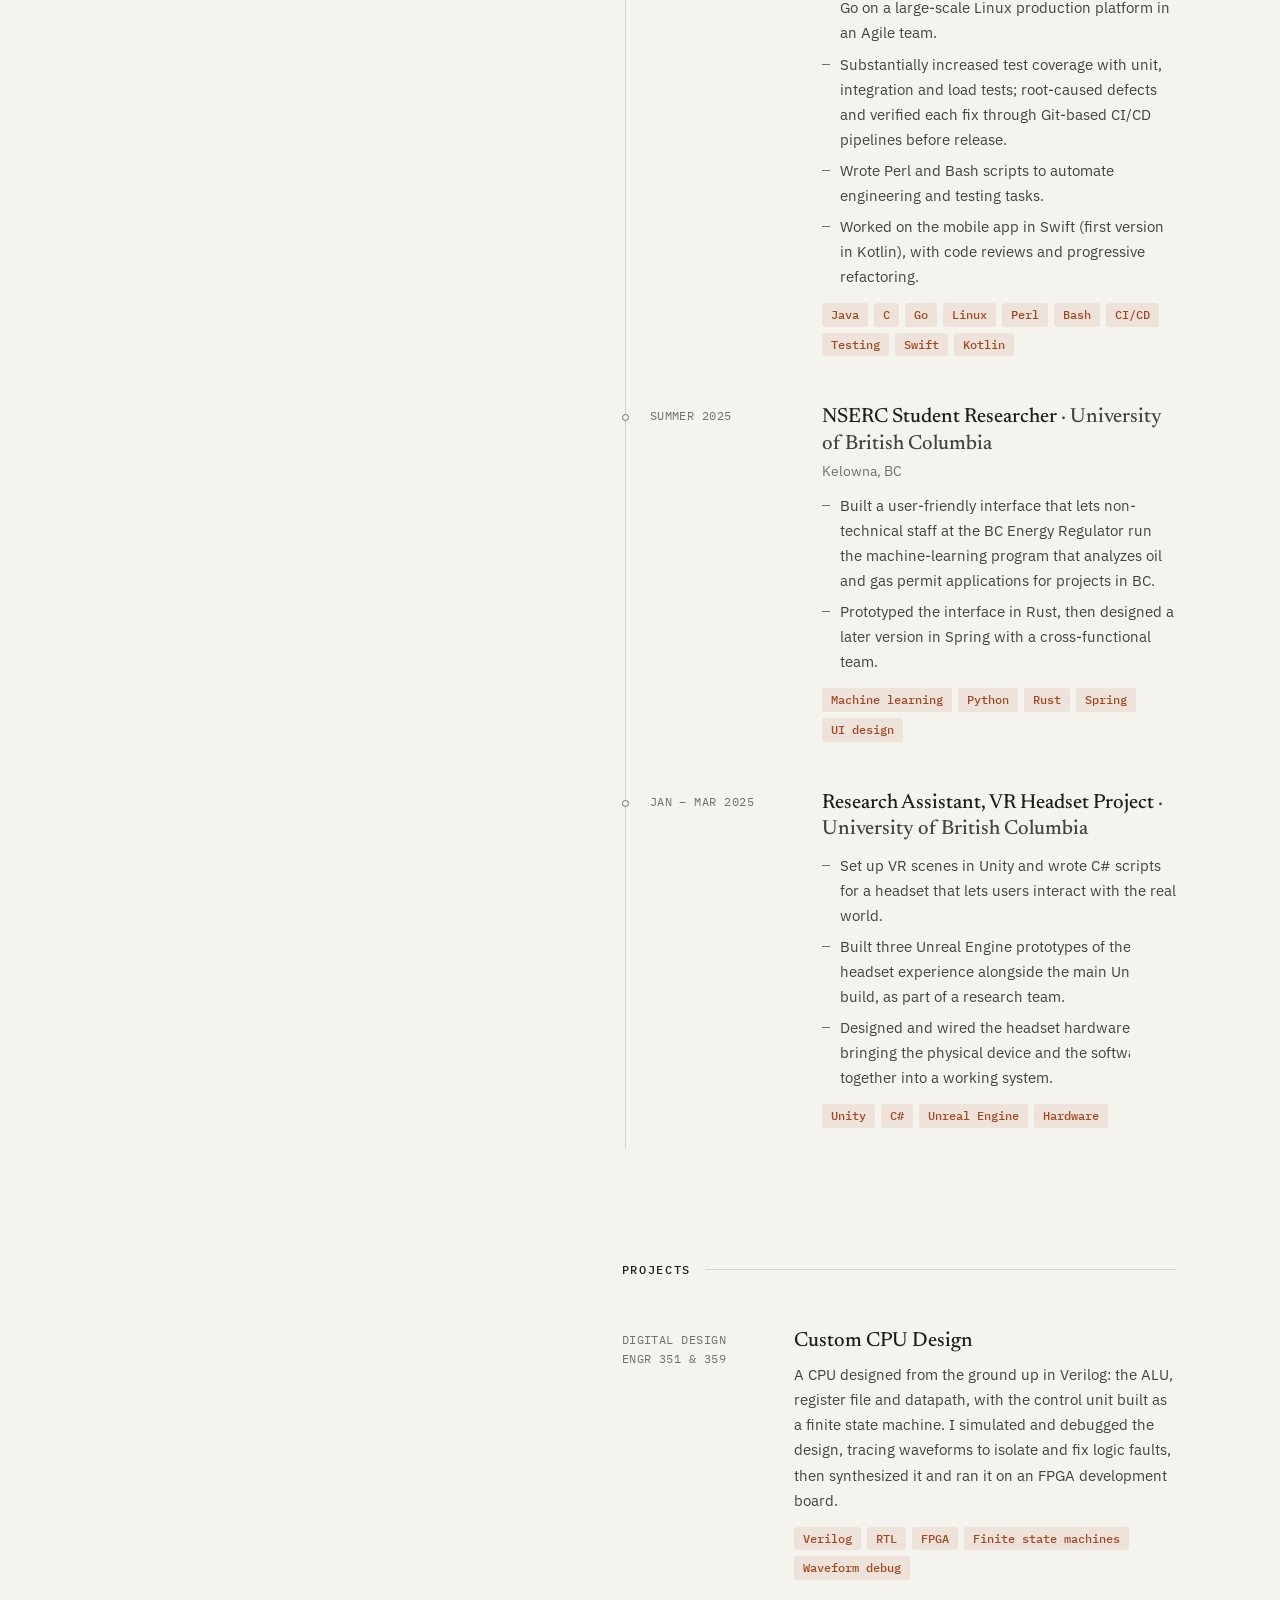
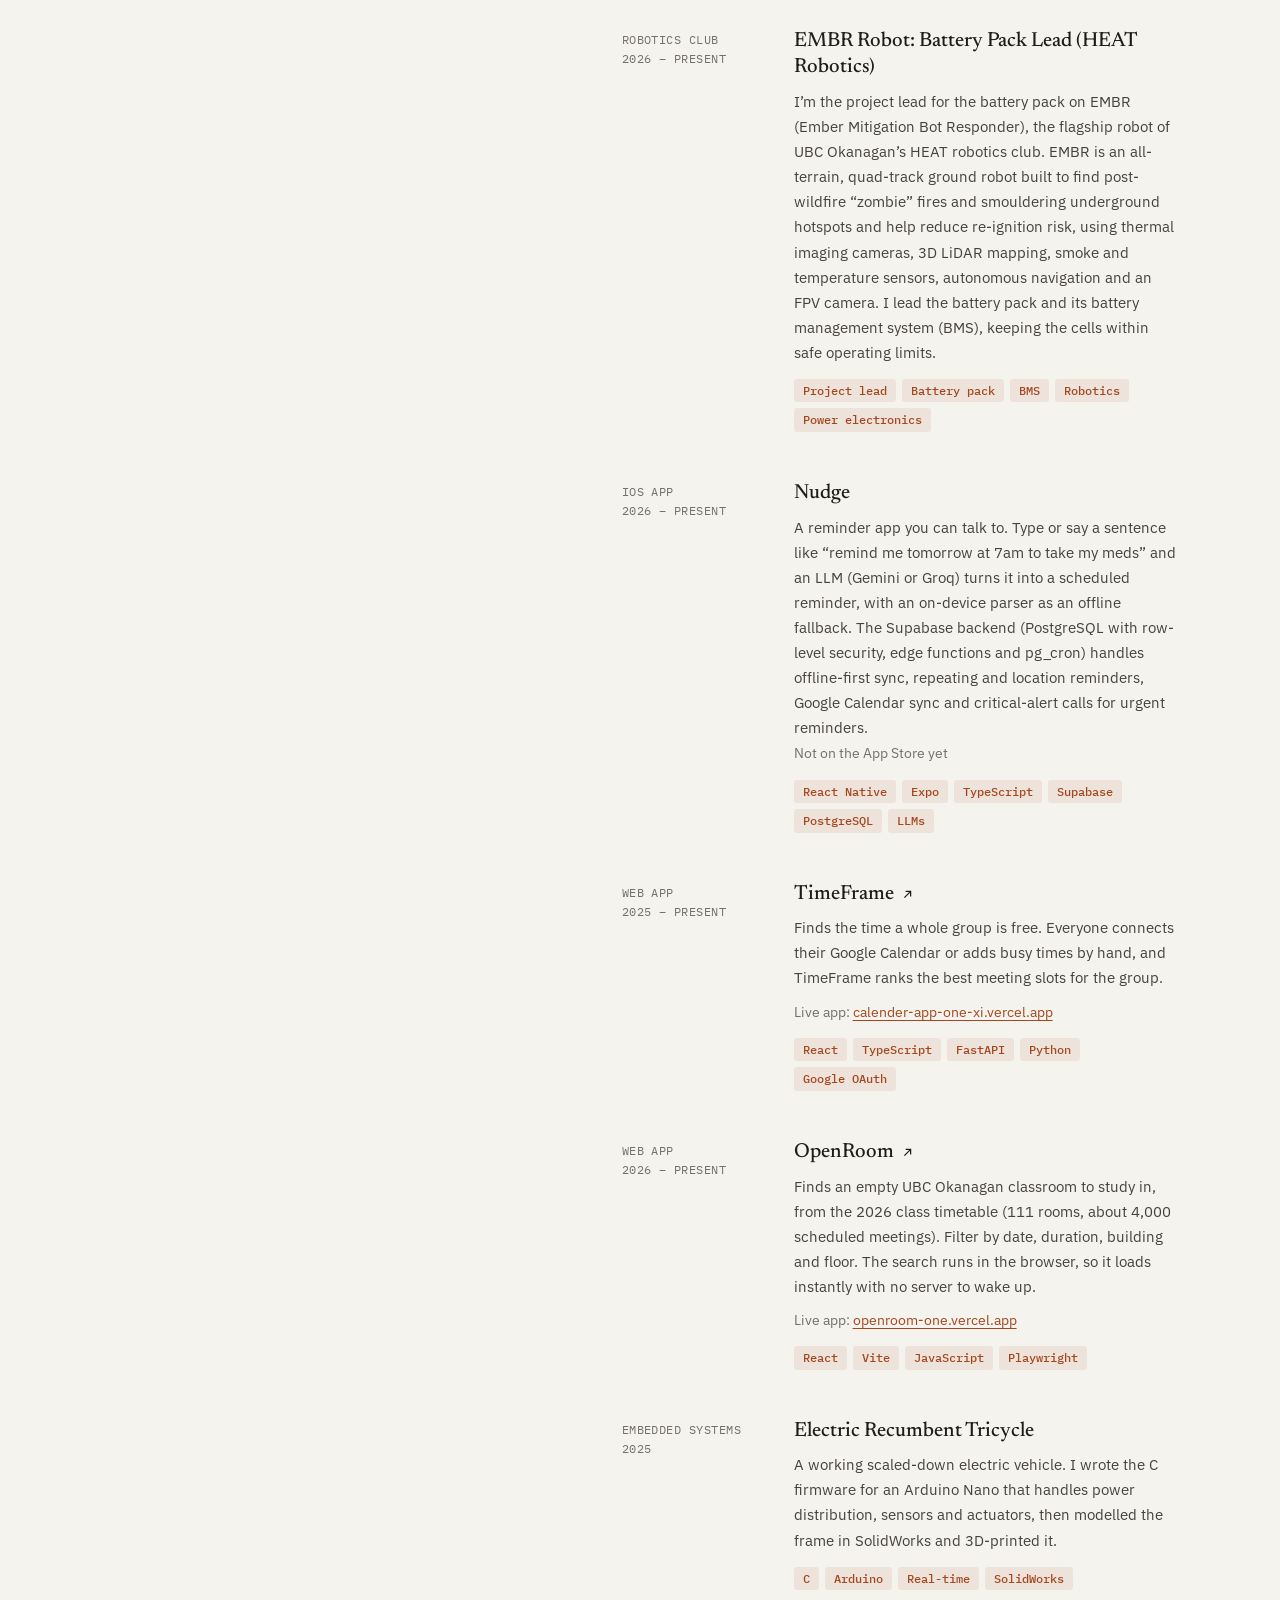
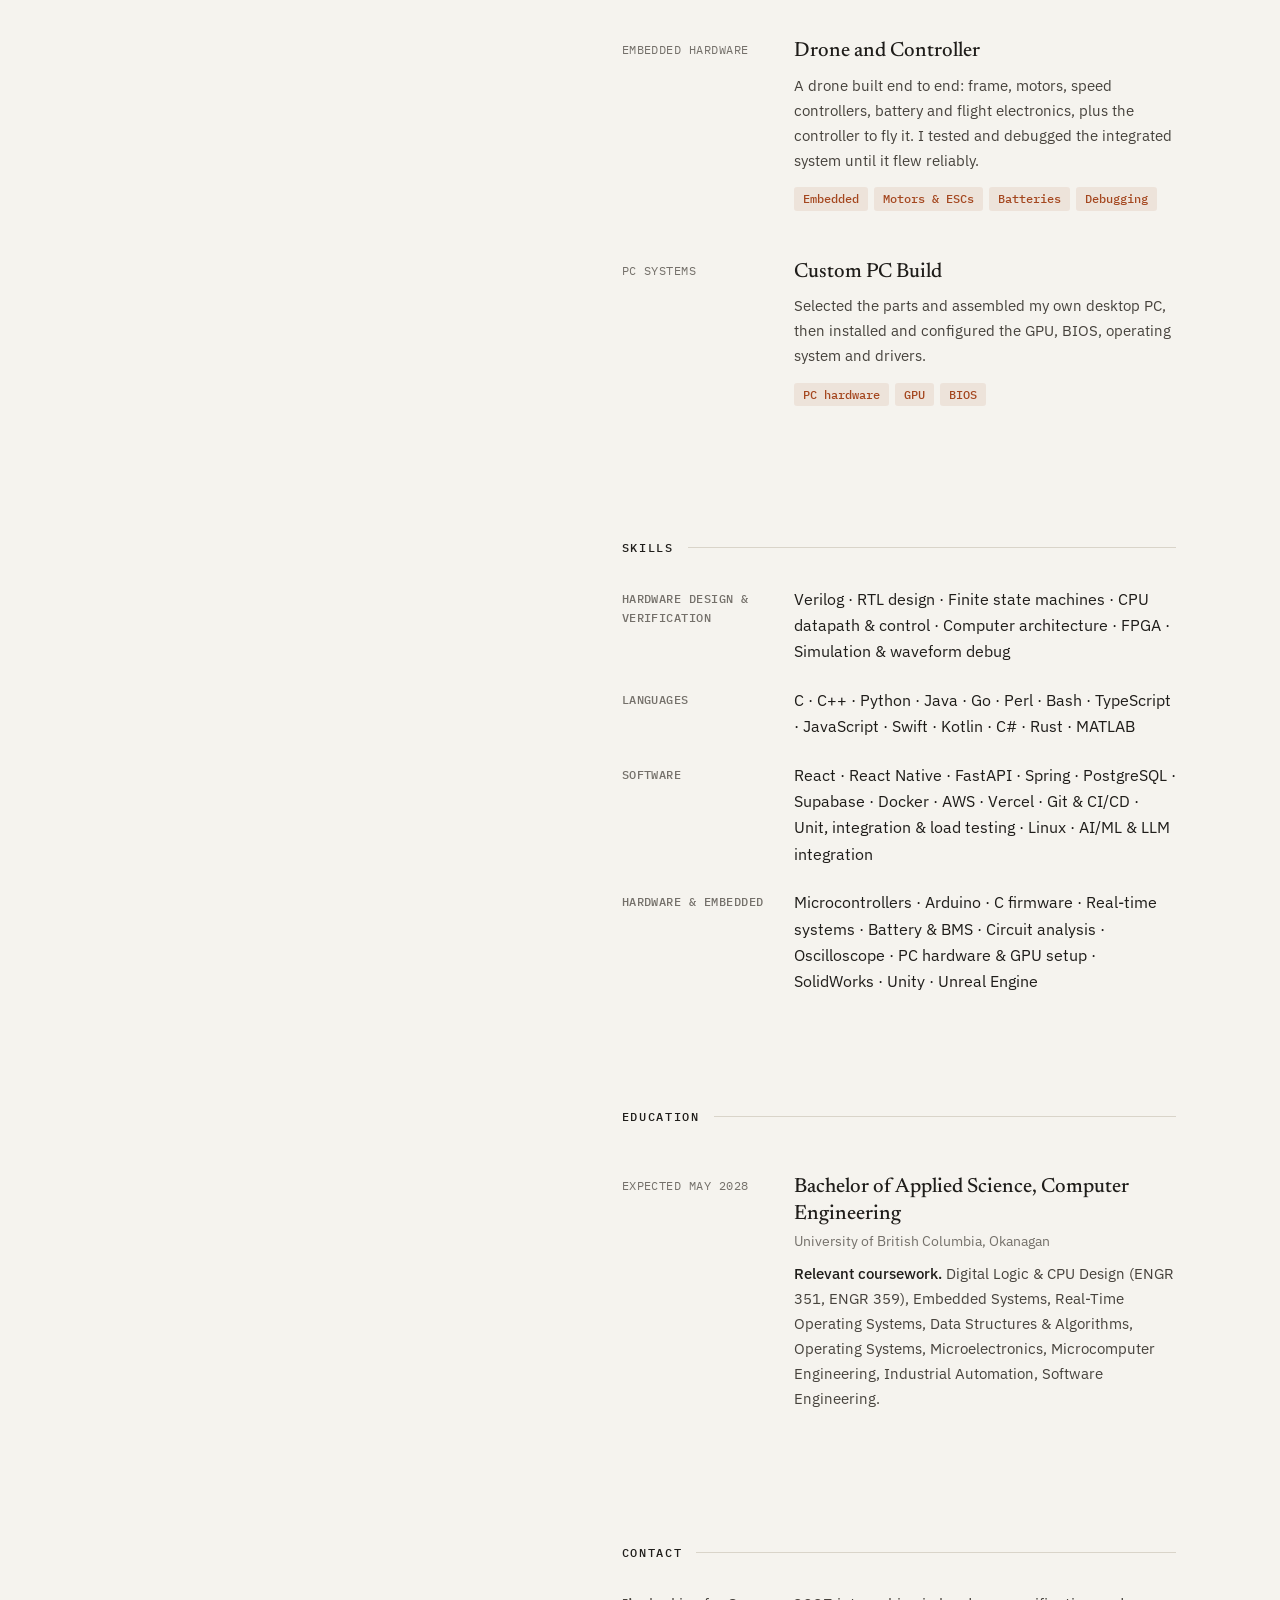
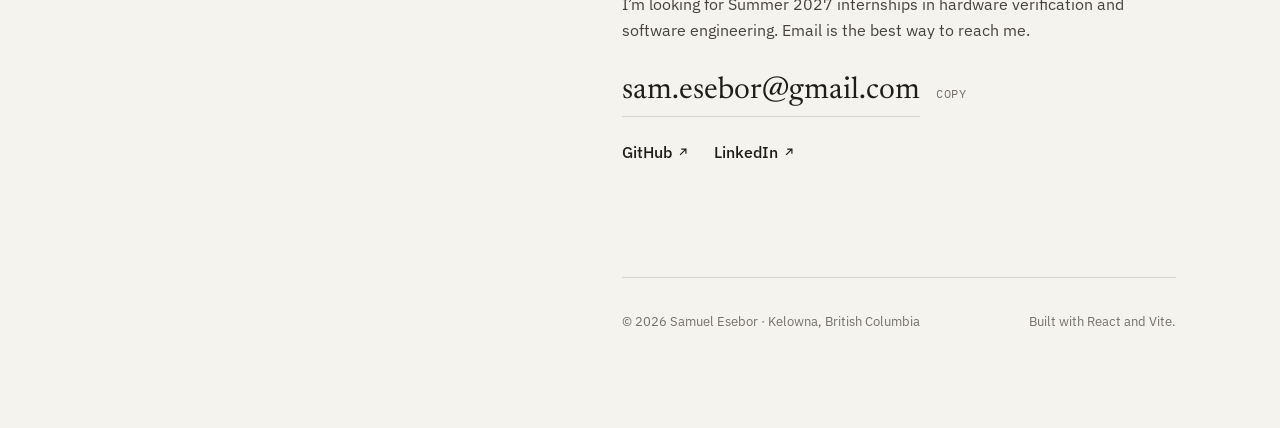
==== commit 64da3868: "Update portfolio site (EMBR battery pack lead) Co-Authored-By: Claude Opus 5.5 <noreply@anthropic.co" ====
--- a/portfolio/index.html
+++ b/portfolio/index.html
@@ -25,7 +25,7 @@
         if (t === 'light' || t === 'dark') document.documentElement.dataset.theme = t
       } catch (e) {}
     </script>
-    <script type="module" crossorigin src="/portfolio/assets/index-DC0kvQ5g.js"></script>
+    <script type="module" crossorigin src="/portfolio/assets/index-CijGYrSV.js"></script>
     <link rel="stylesheet" crossorigin href="/portfolio/assets/index-CijtTAy5.css">
   </head>
   <body>
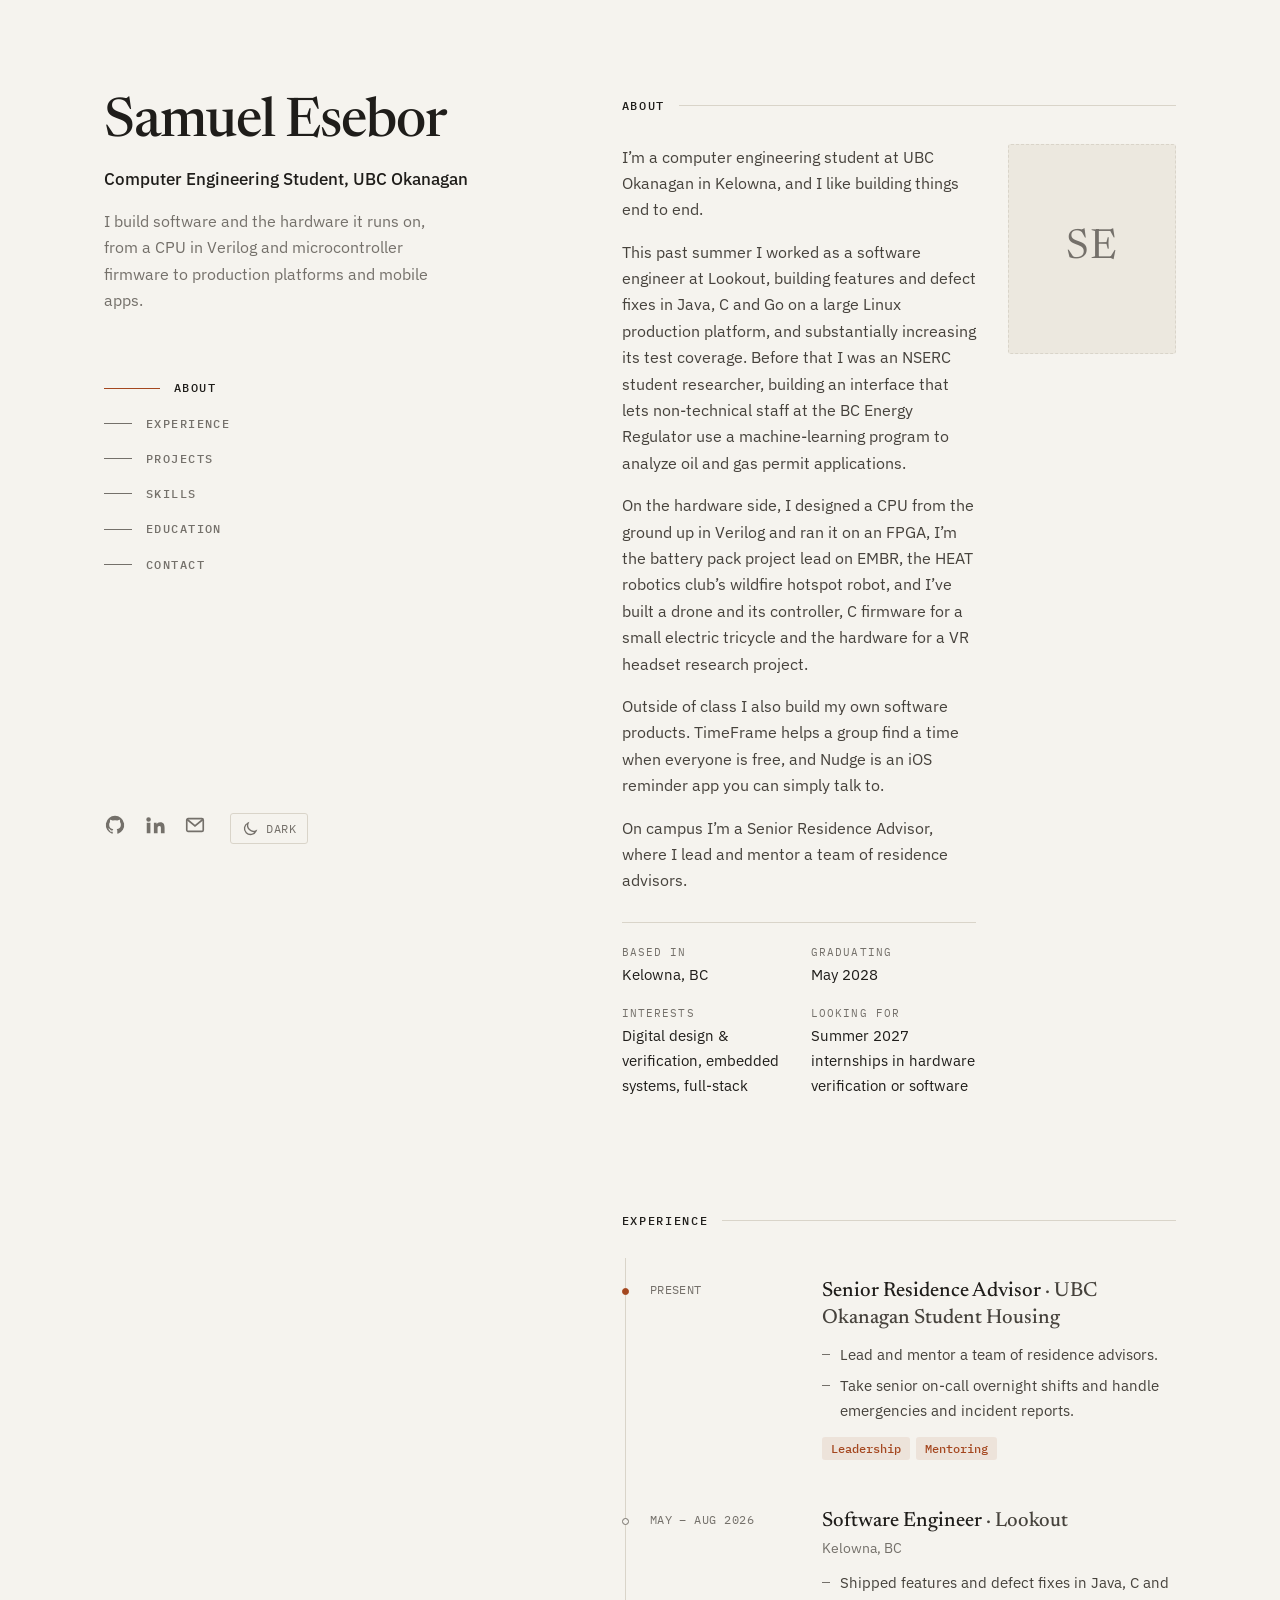
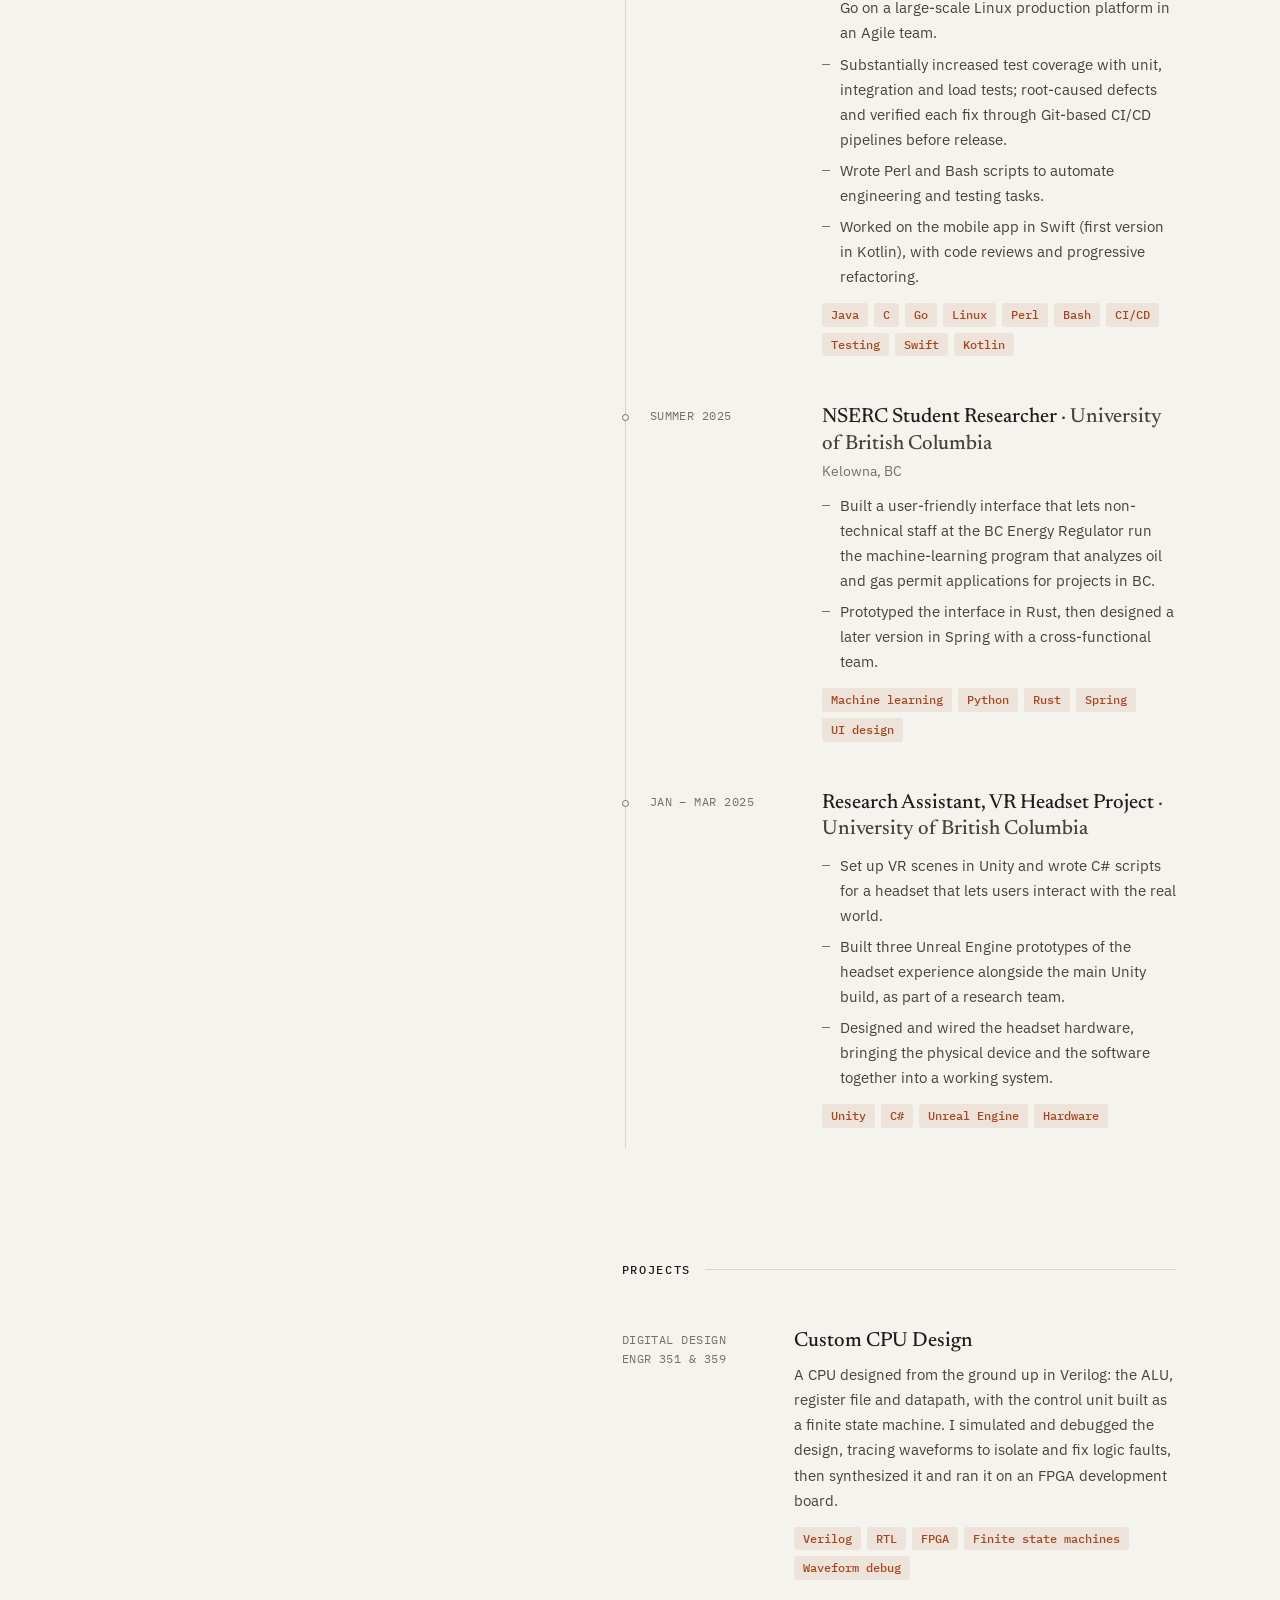
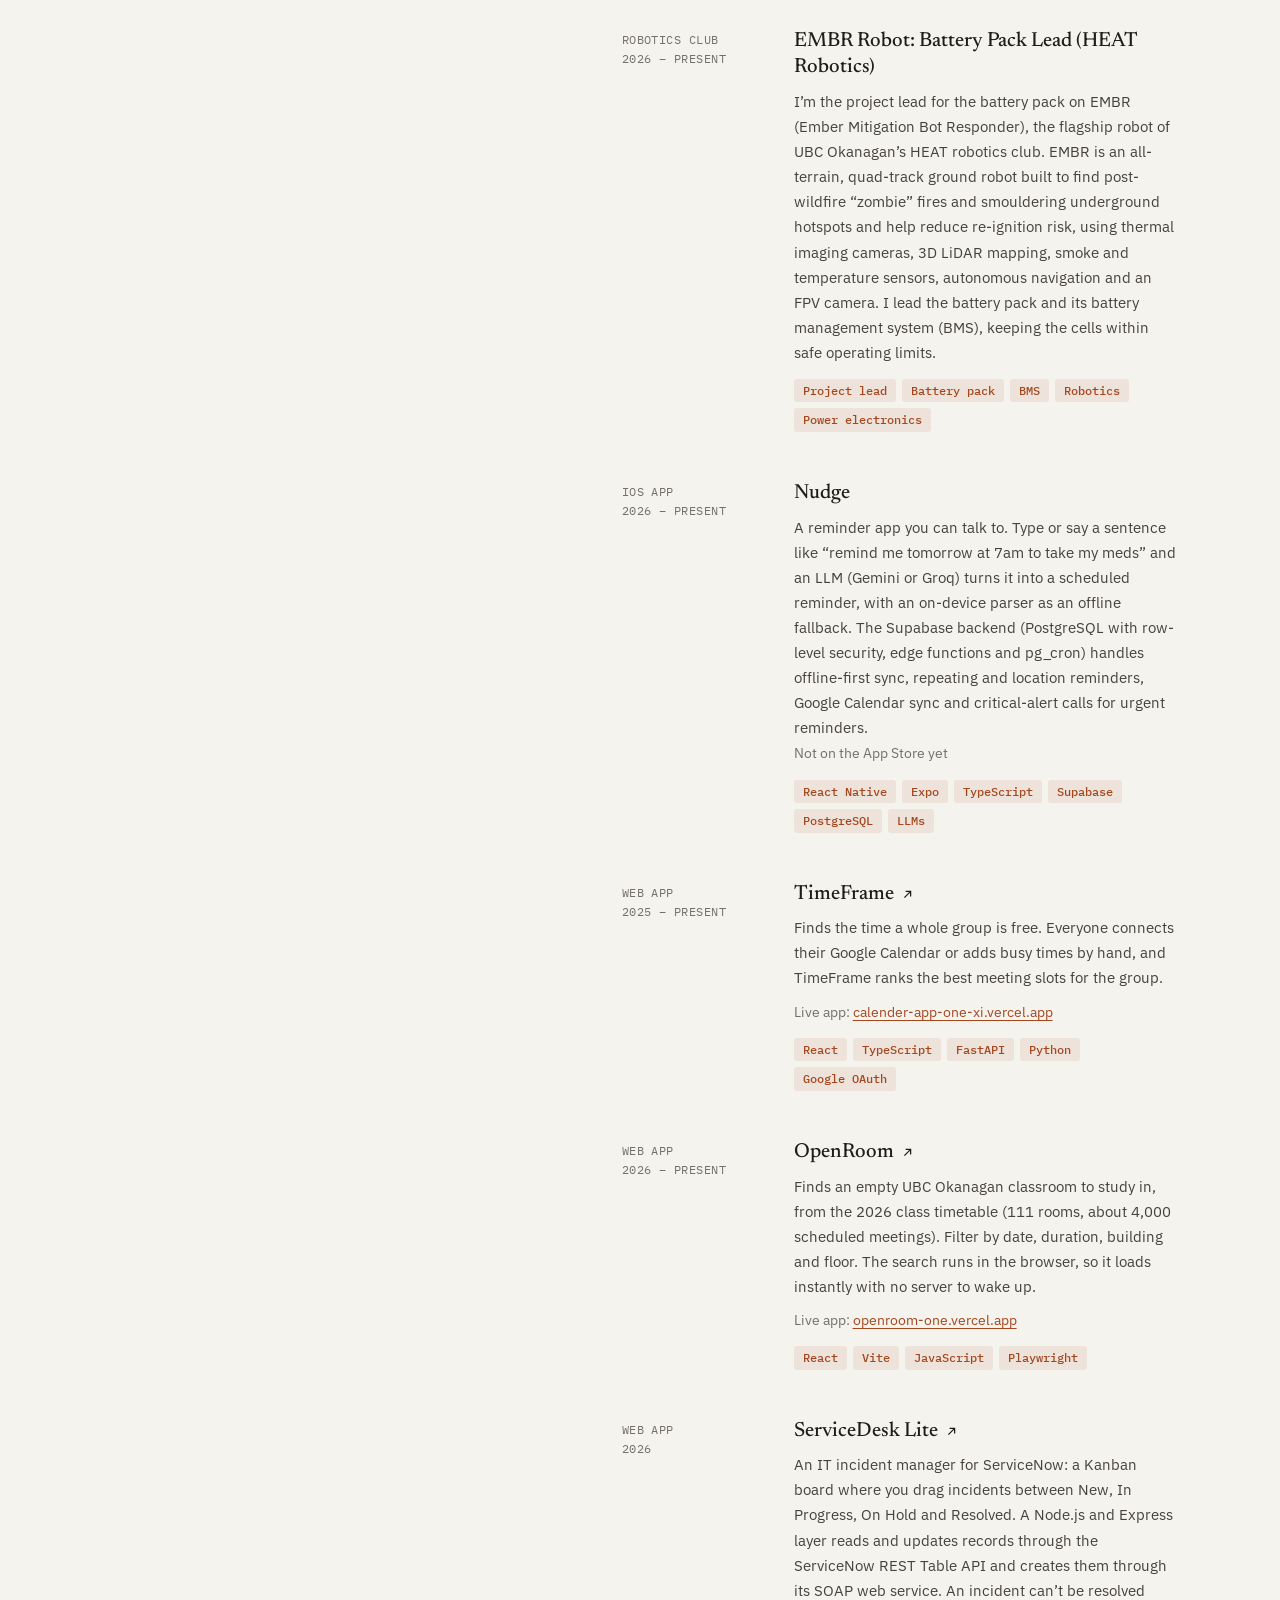
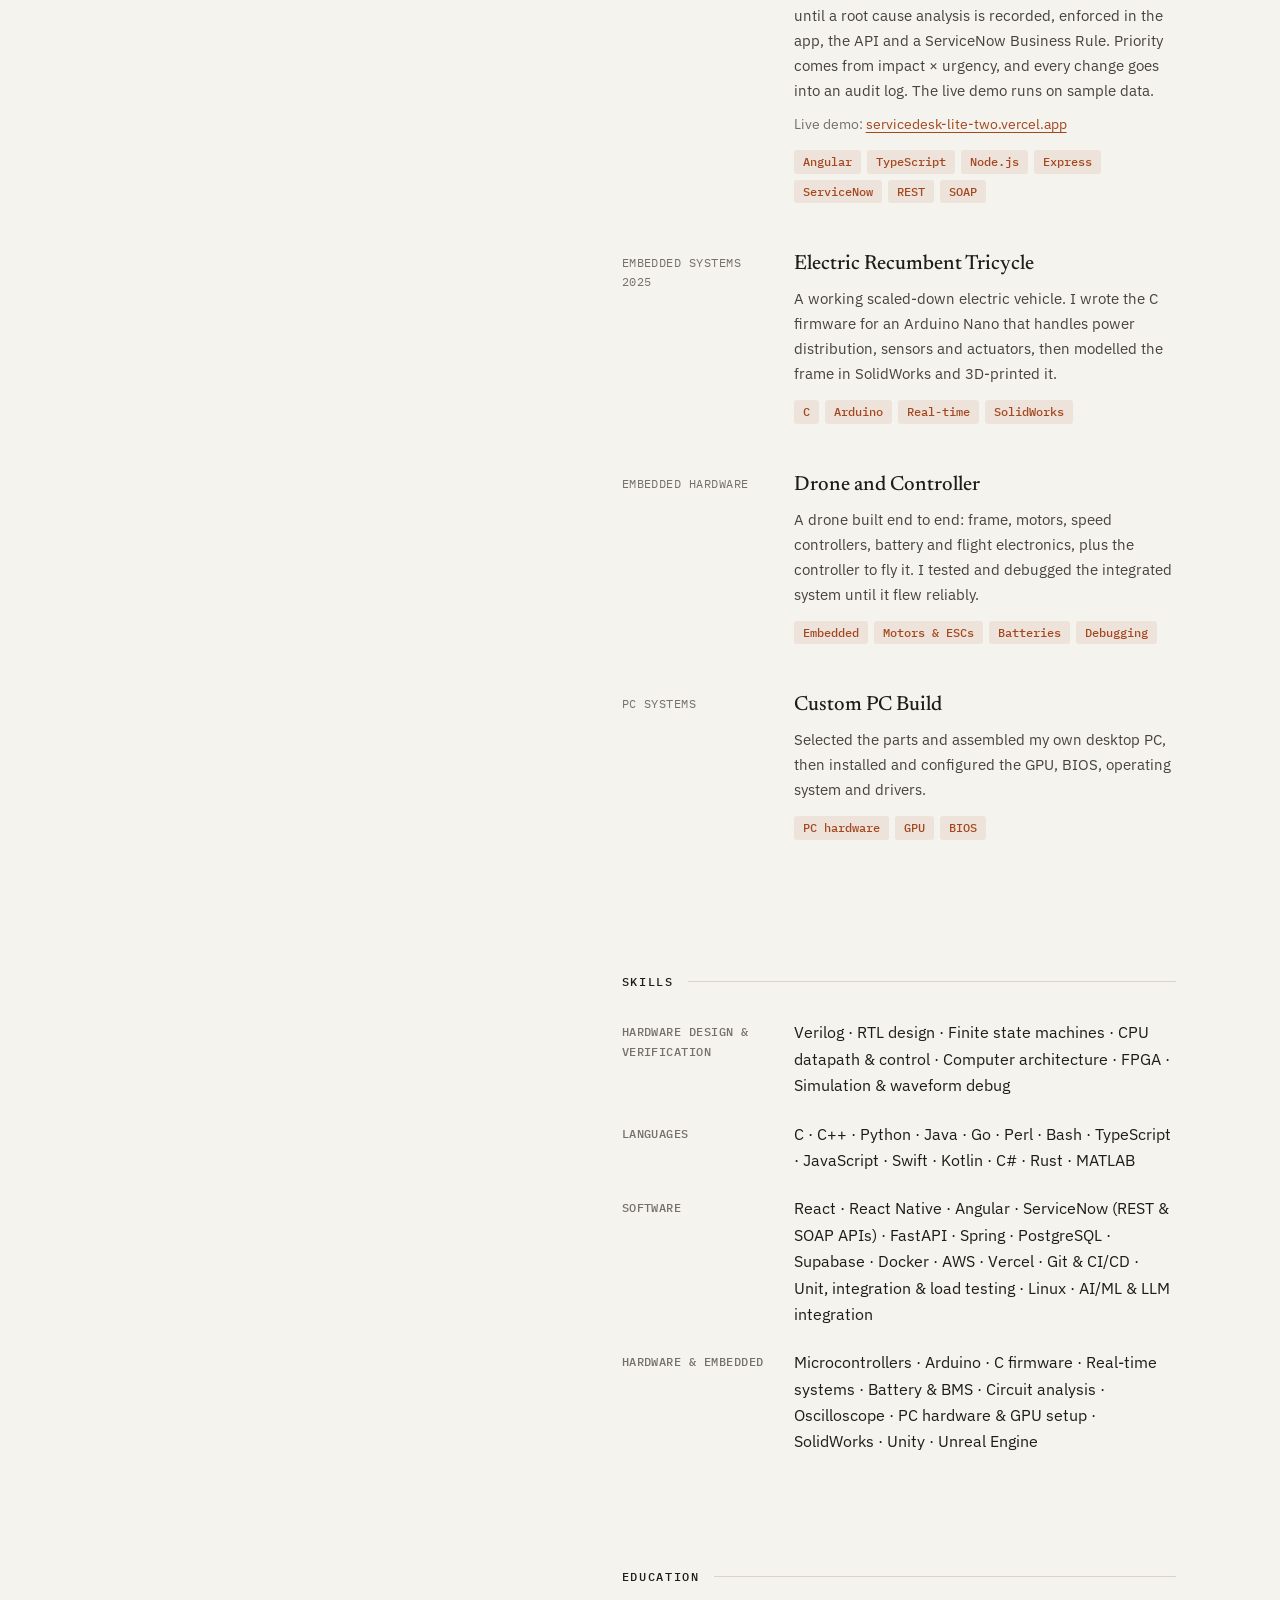
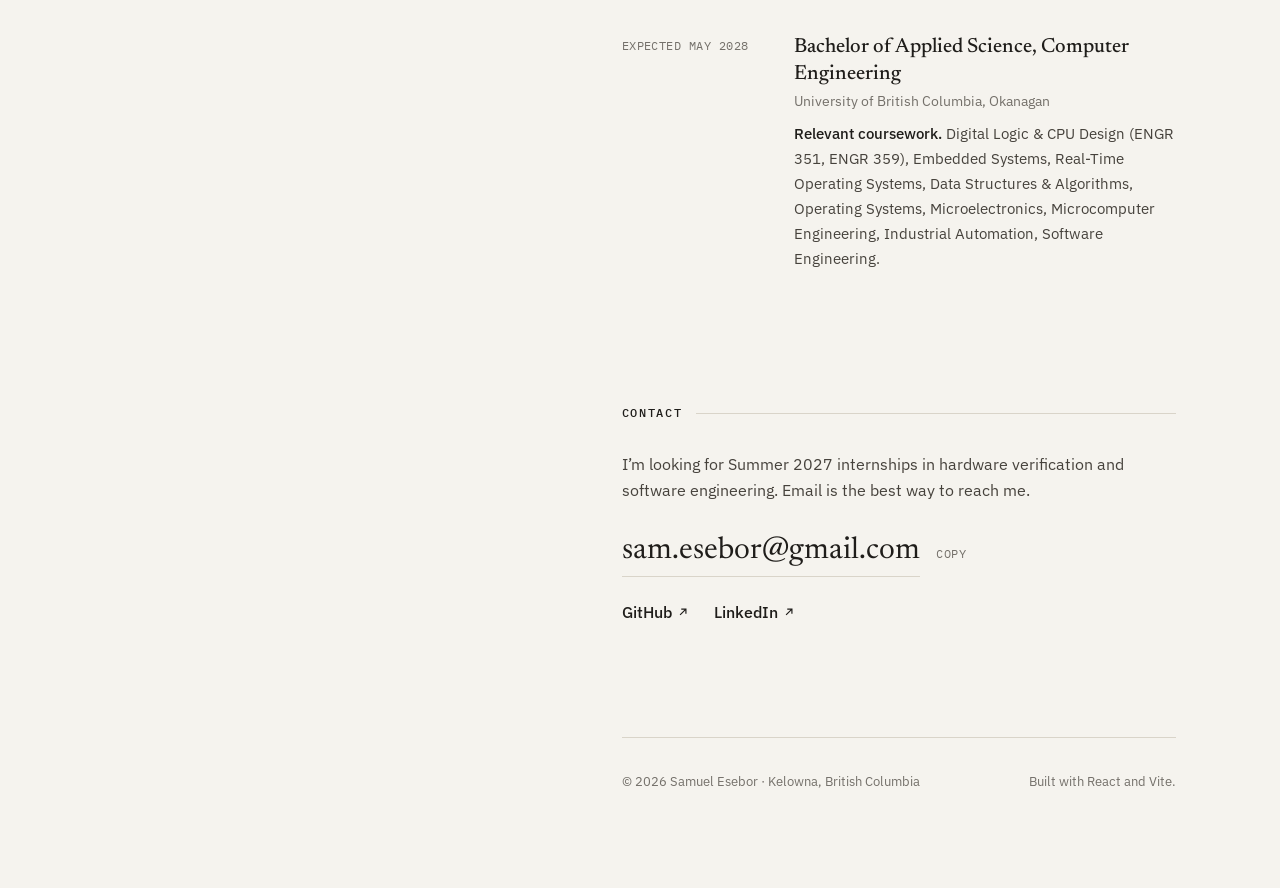
==== commit 802ed126: "Update portfolio site: ServiceDesk Lite Co-Authored-By: Claude Opus 5.5 <noreply@anthropic.com>" ====
--- a/portfolio/index.html
+++ b/portfolio/index.html
@@ -25,7 +25,7 @@
         if (t === 'light' || t === 'dark') document.documentElement.dataset.theme = t
       } catch (e) {}
     </script>
-    <script type="module" crossorigin src="/portfolio/assets/index-CijGYrSV.js"></script>
+    <script type="module" crossorigin src="/portfolio/assets/index-CZenqO-e.js"></script>
     <link rel="stylesheet" crossorigin href="/portfolio/assets/index-CijtTAy5.css">
   </head>
   <body>
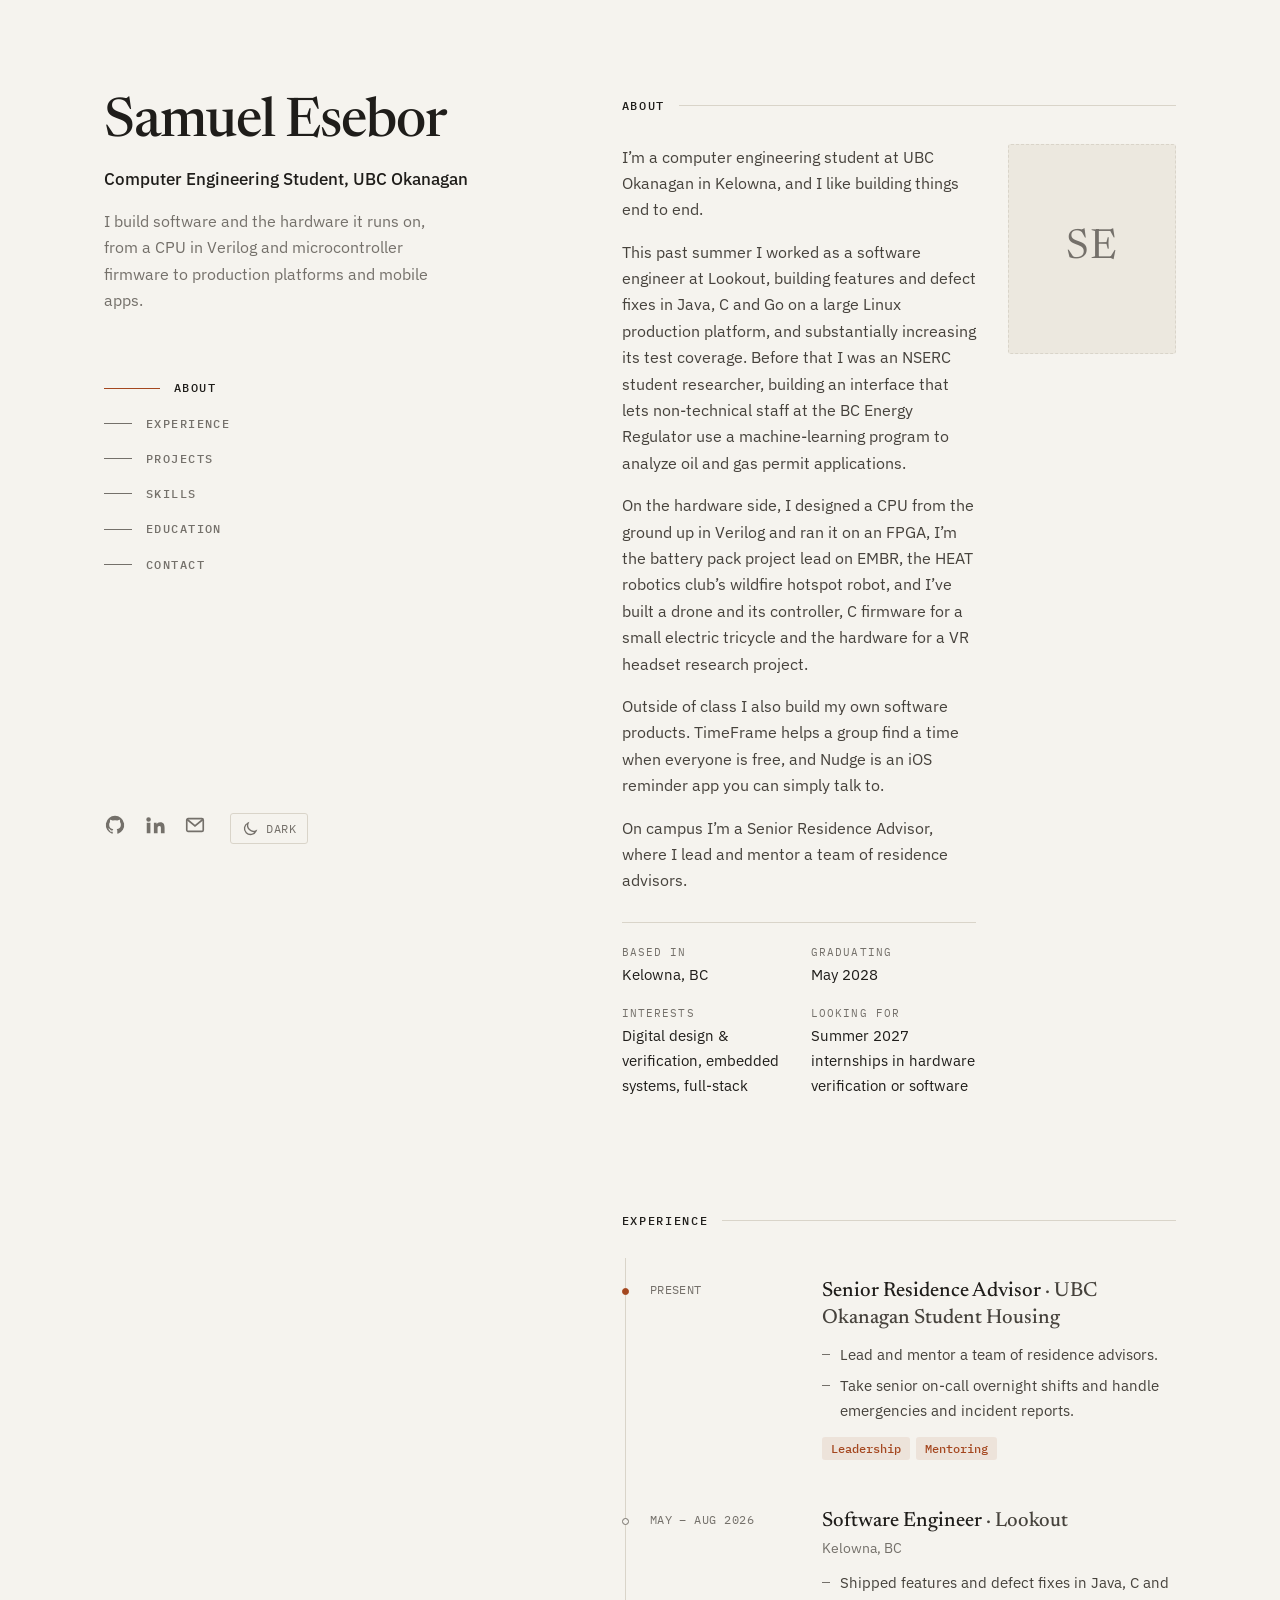
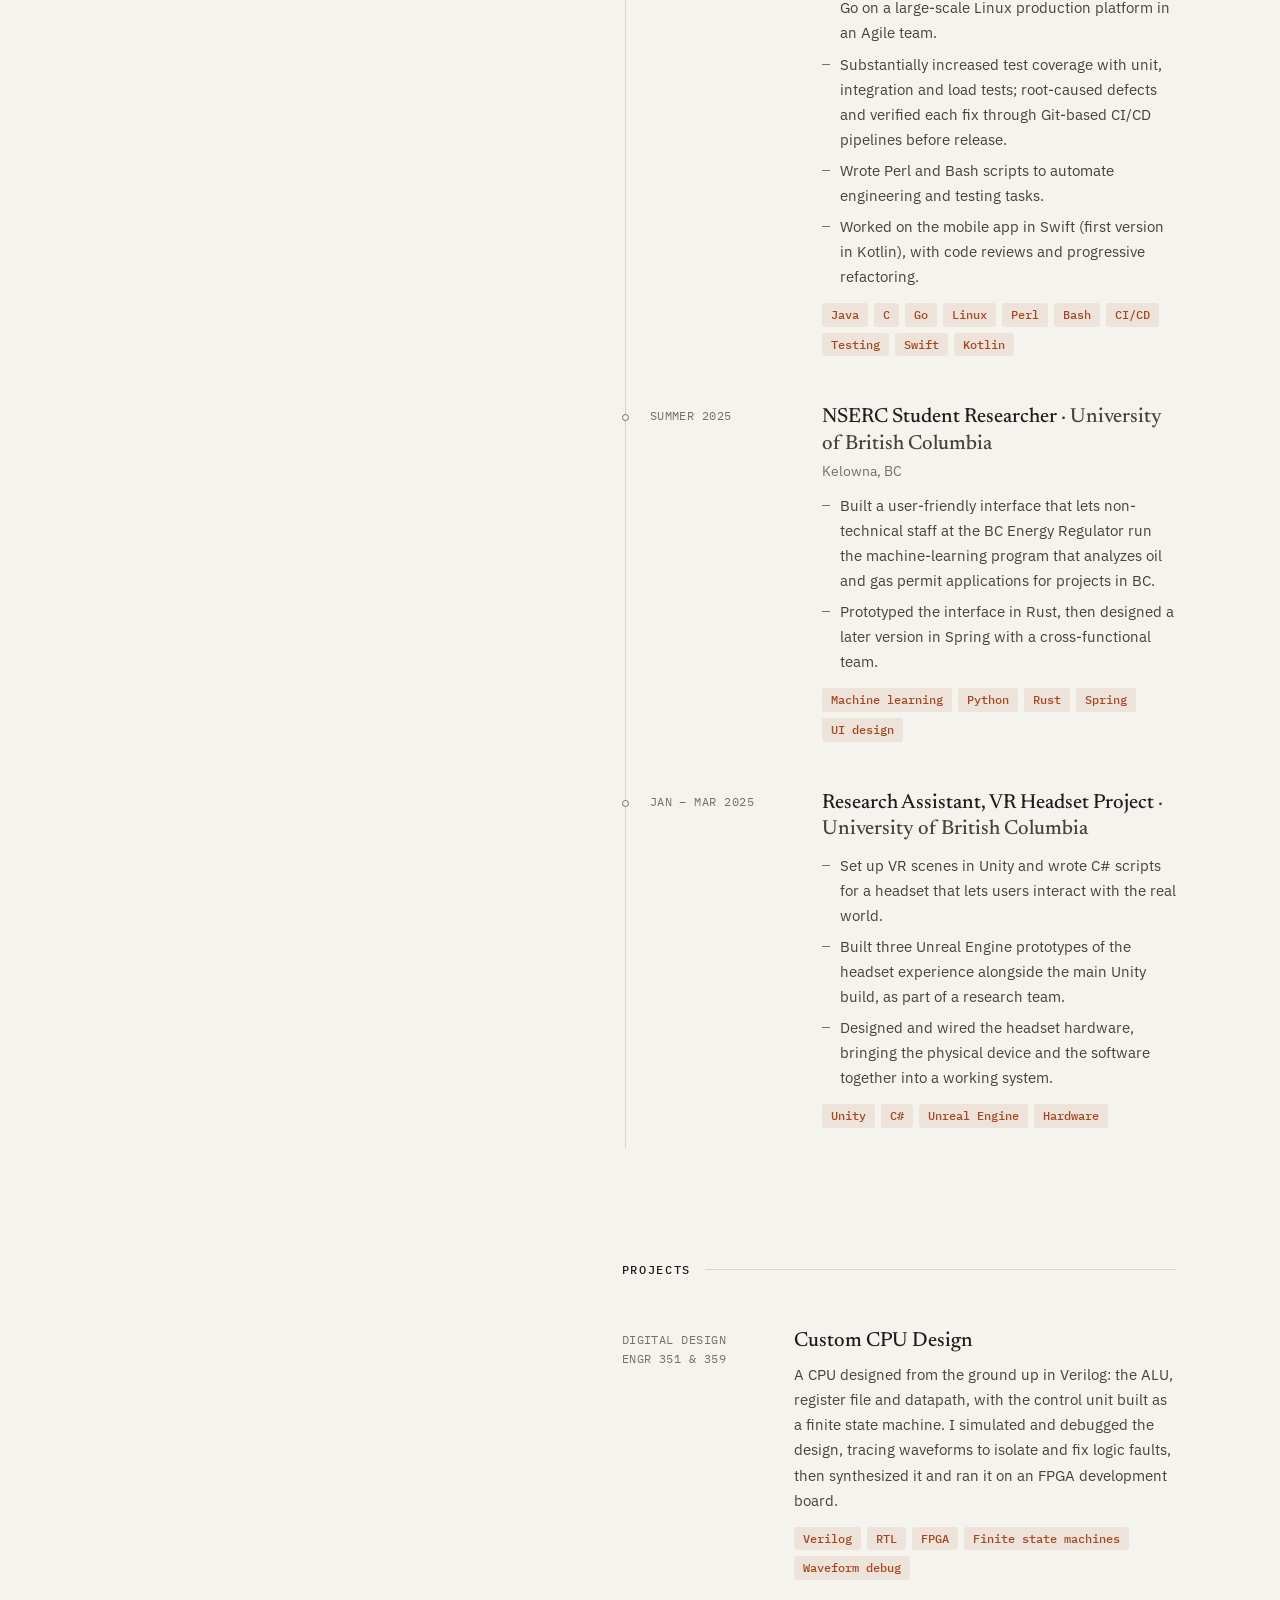
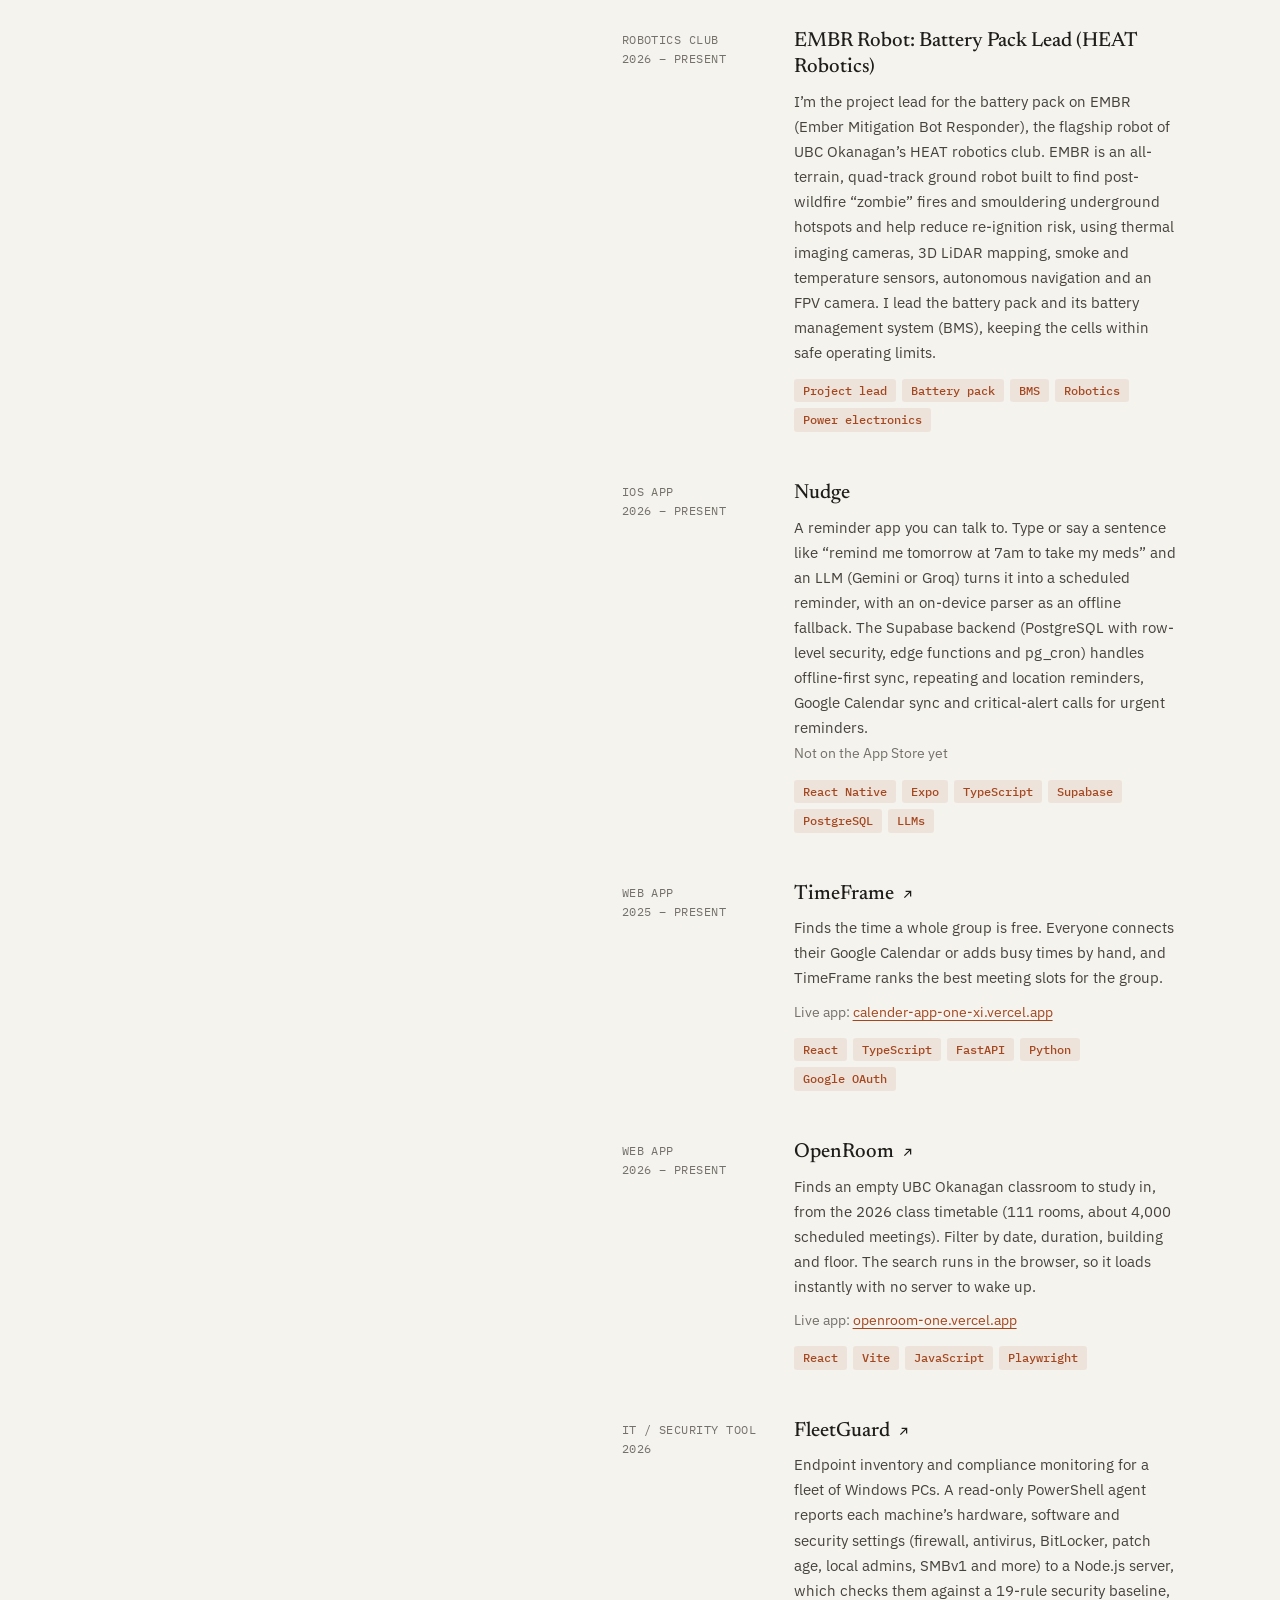
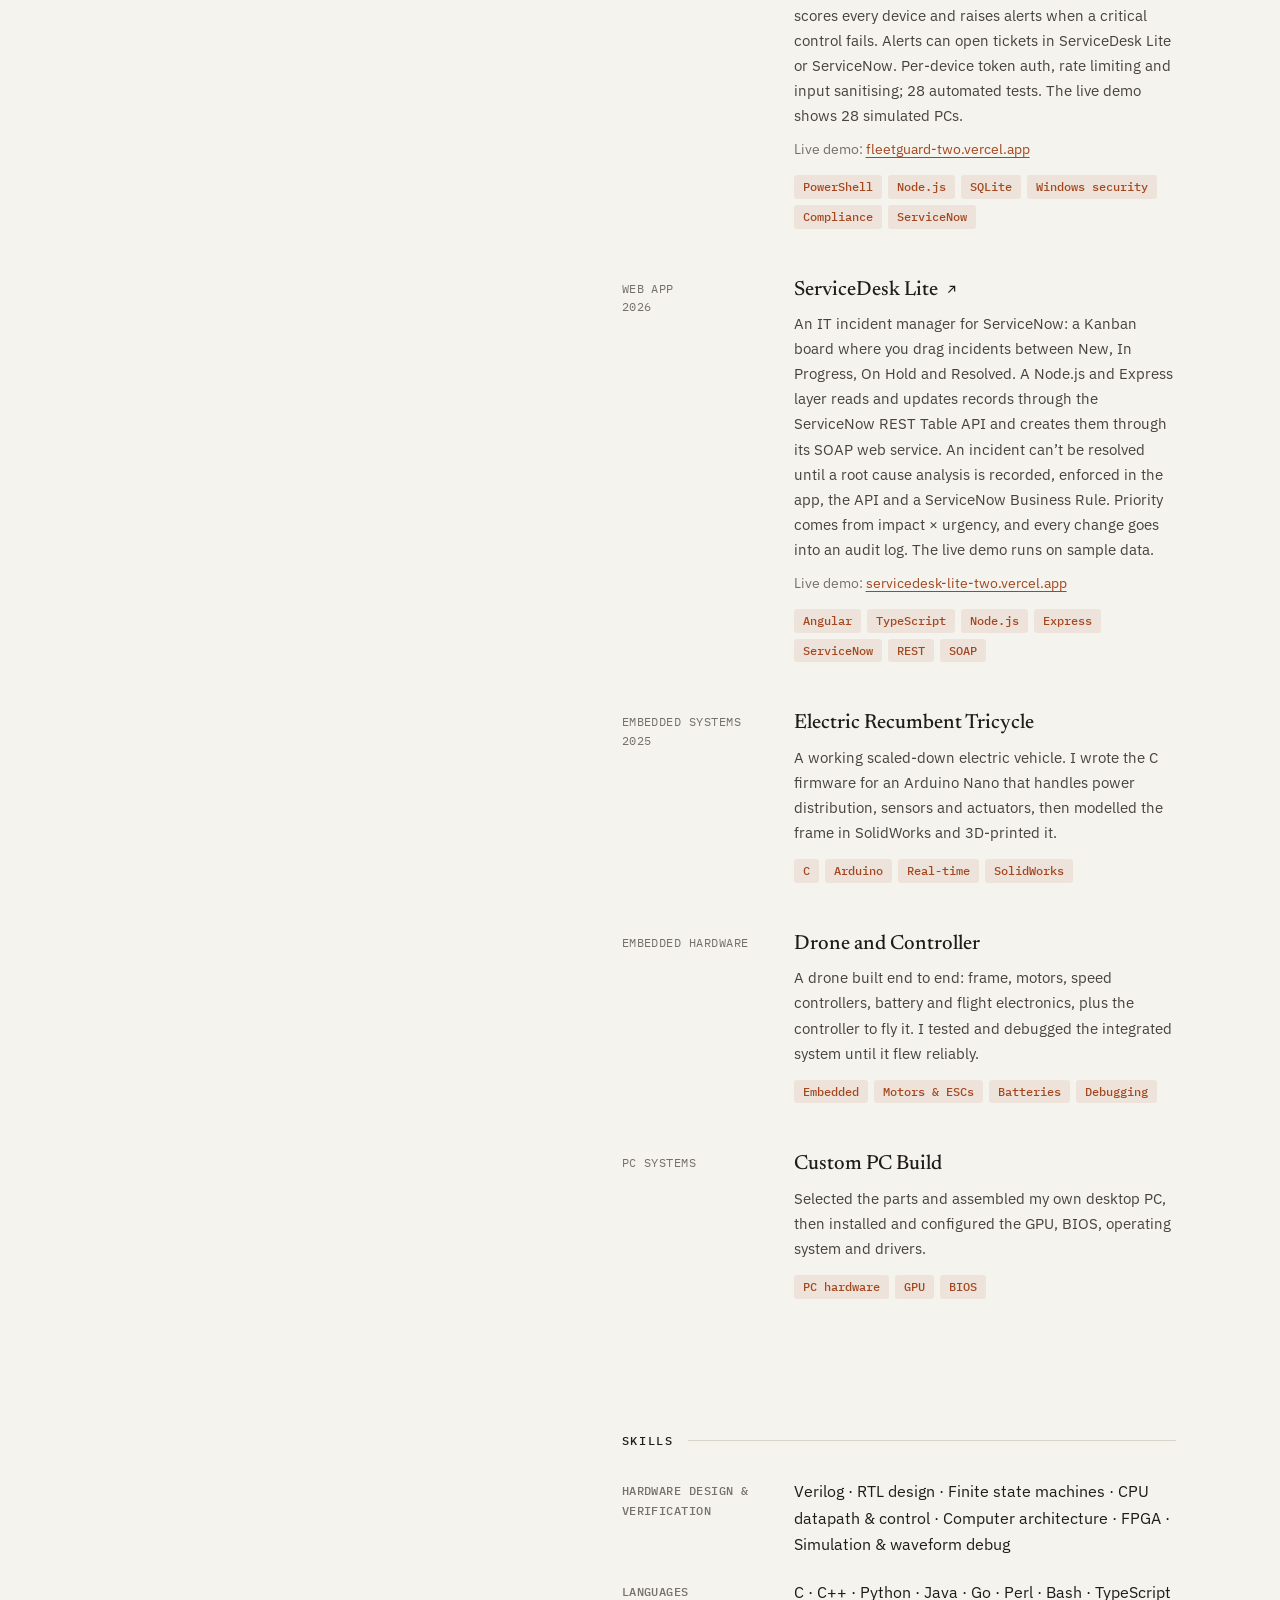
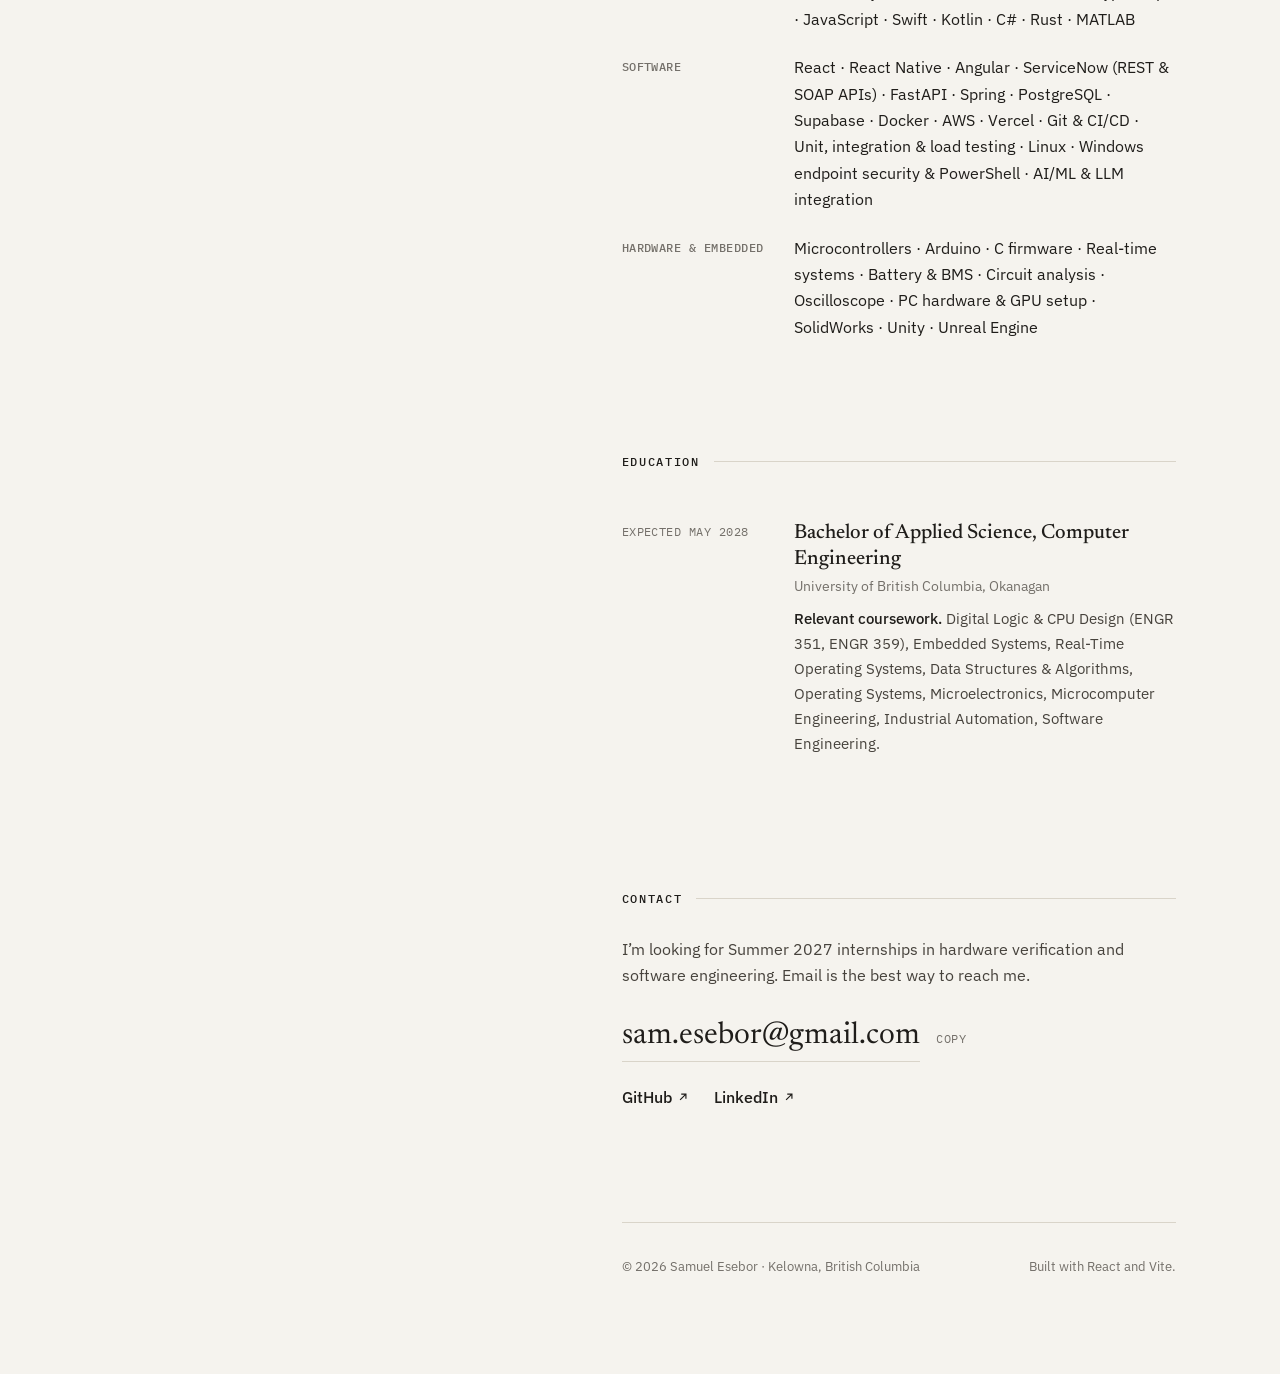
==== commit 14ff4252: "Update portfolio site: FleetGuard Co-Authored-By: Claude Opus 5.5 <noreply@anthropic.com>" ====
--- a/portfolio/index.html
+++ b/portfolio/index.html
@@ -25,7 +25,7 @@
         if (t === 'light' || t === 'dark') document.documentElement.dataset.theme = t
       } catch (e) {}
     </script>
-    <script type="module" crossorigin src="/portfolio/assets/index-CZenqO-e.js"></script>
+    <script type="module" crossorigin src="/portfolio/assets/index-BE2IZhbU.js"></script>
     <link rel="stylesheet" crossorigin href="/portfolio/assets/index-CijtTAy5.css">
   </head>
   <body>
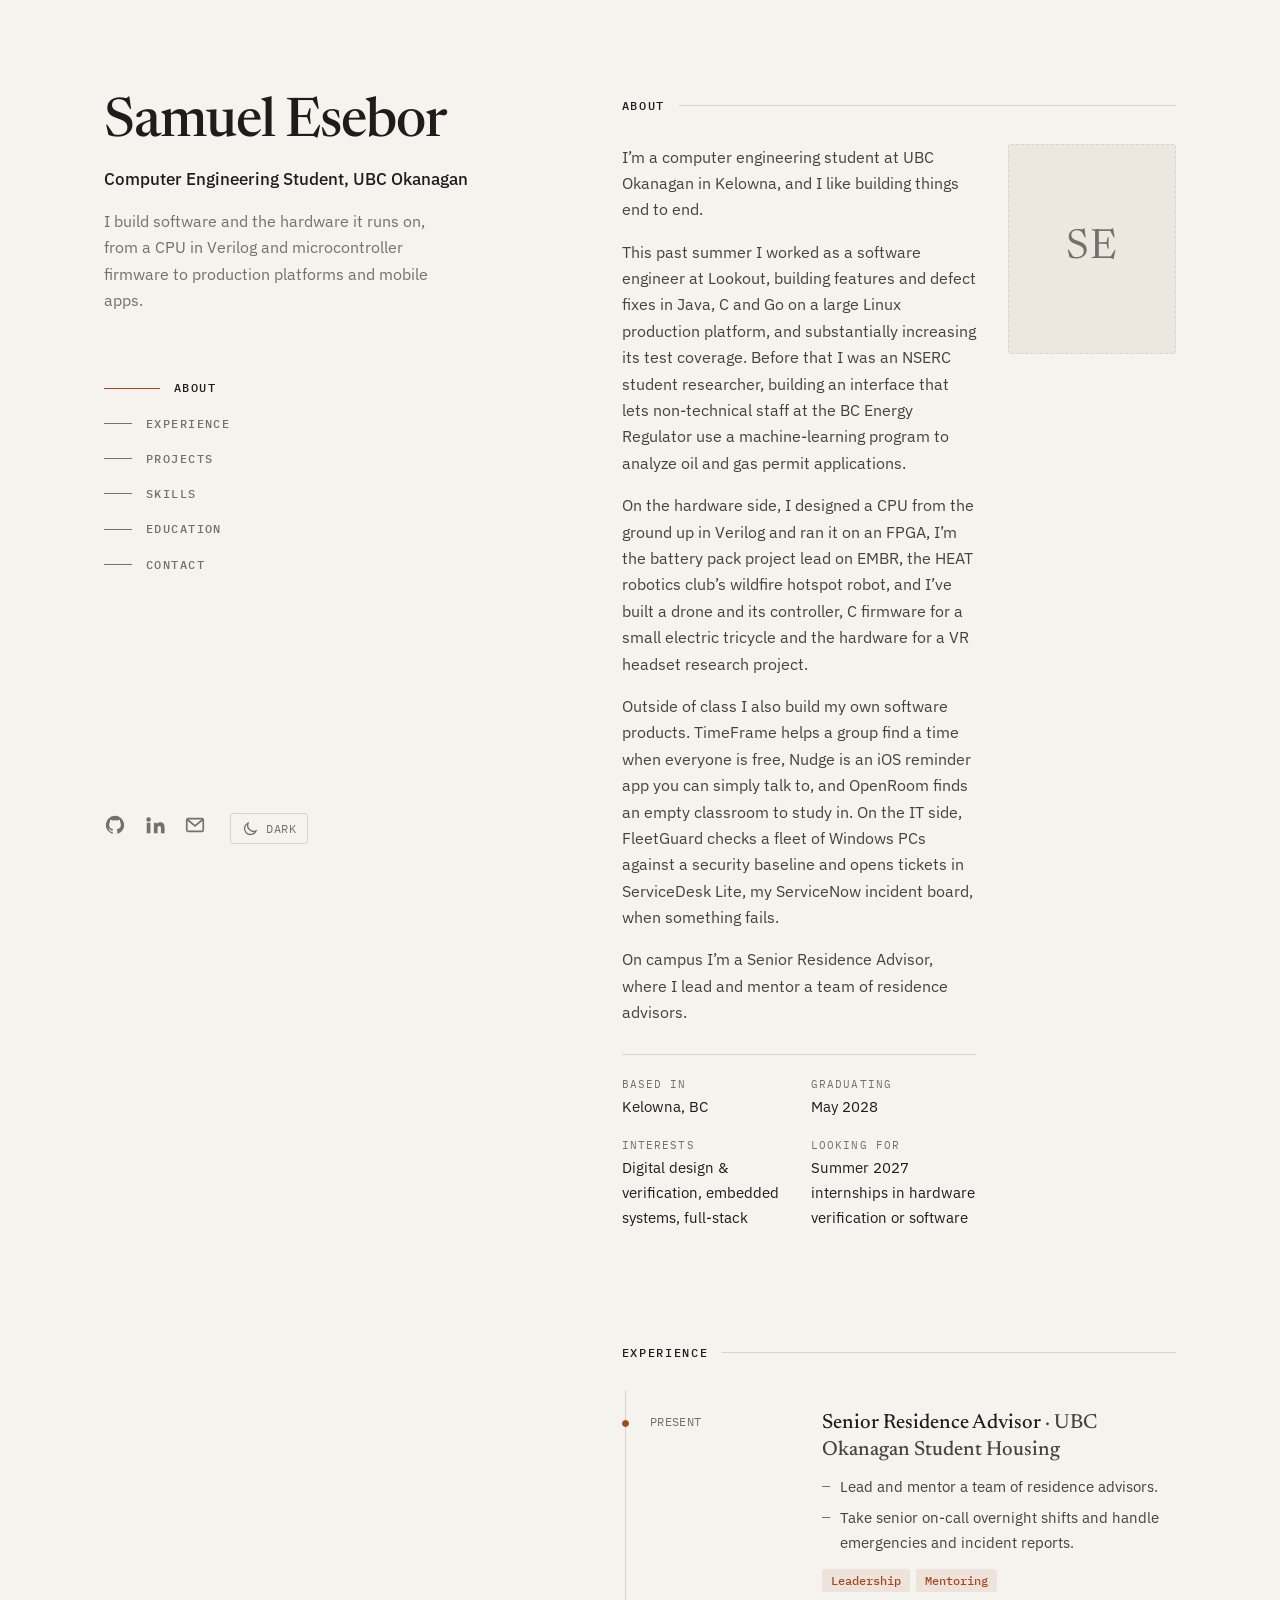
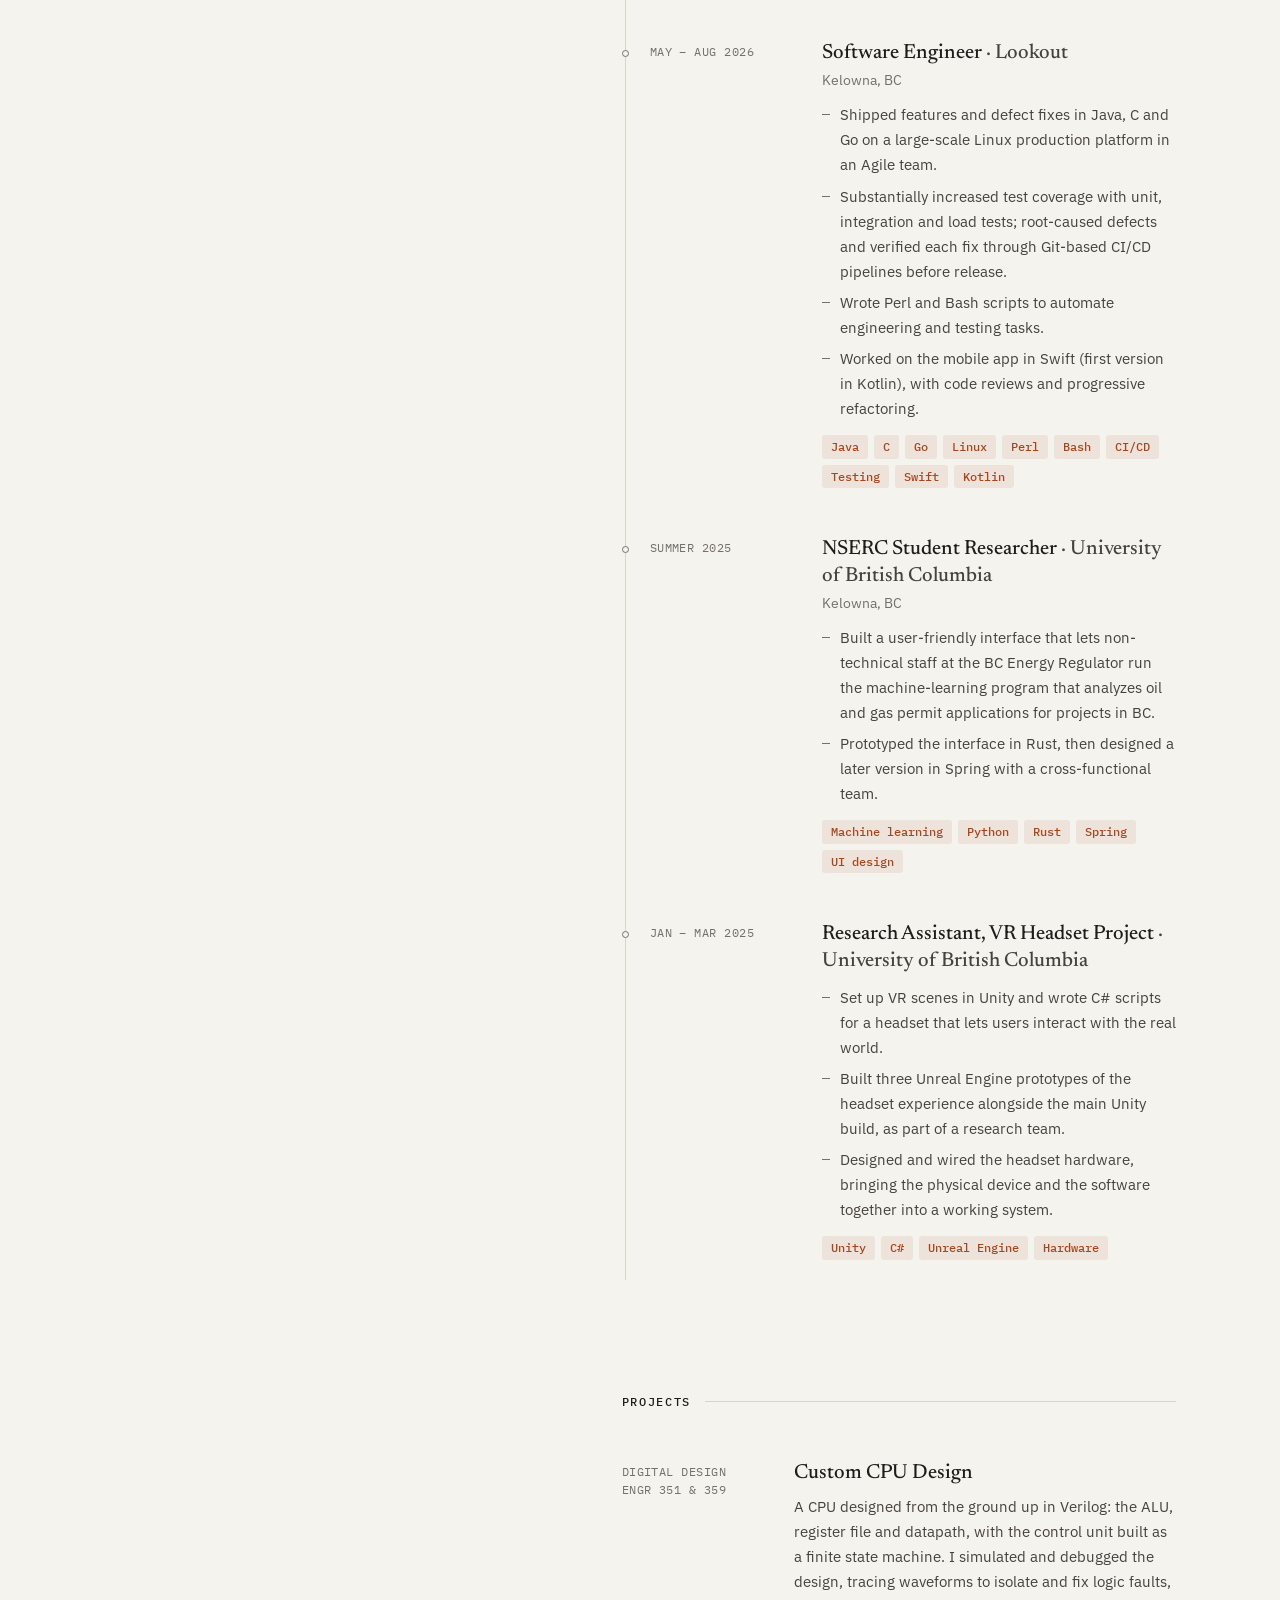
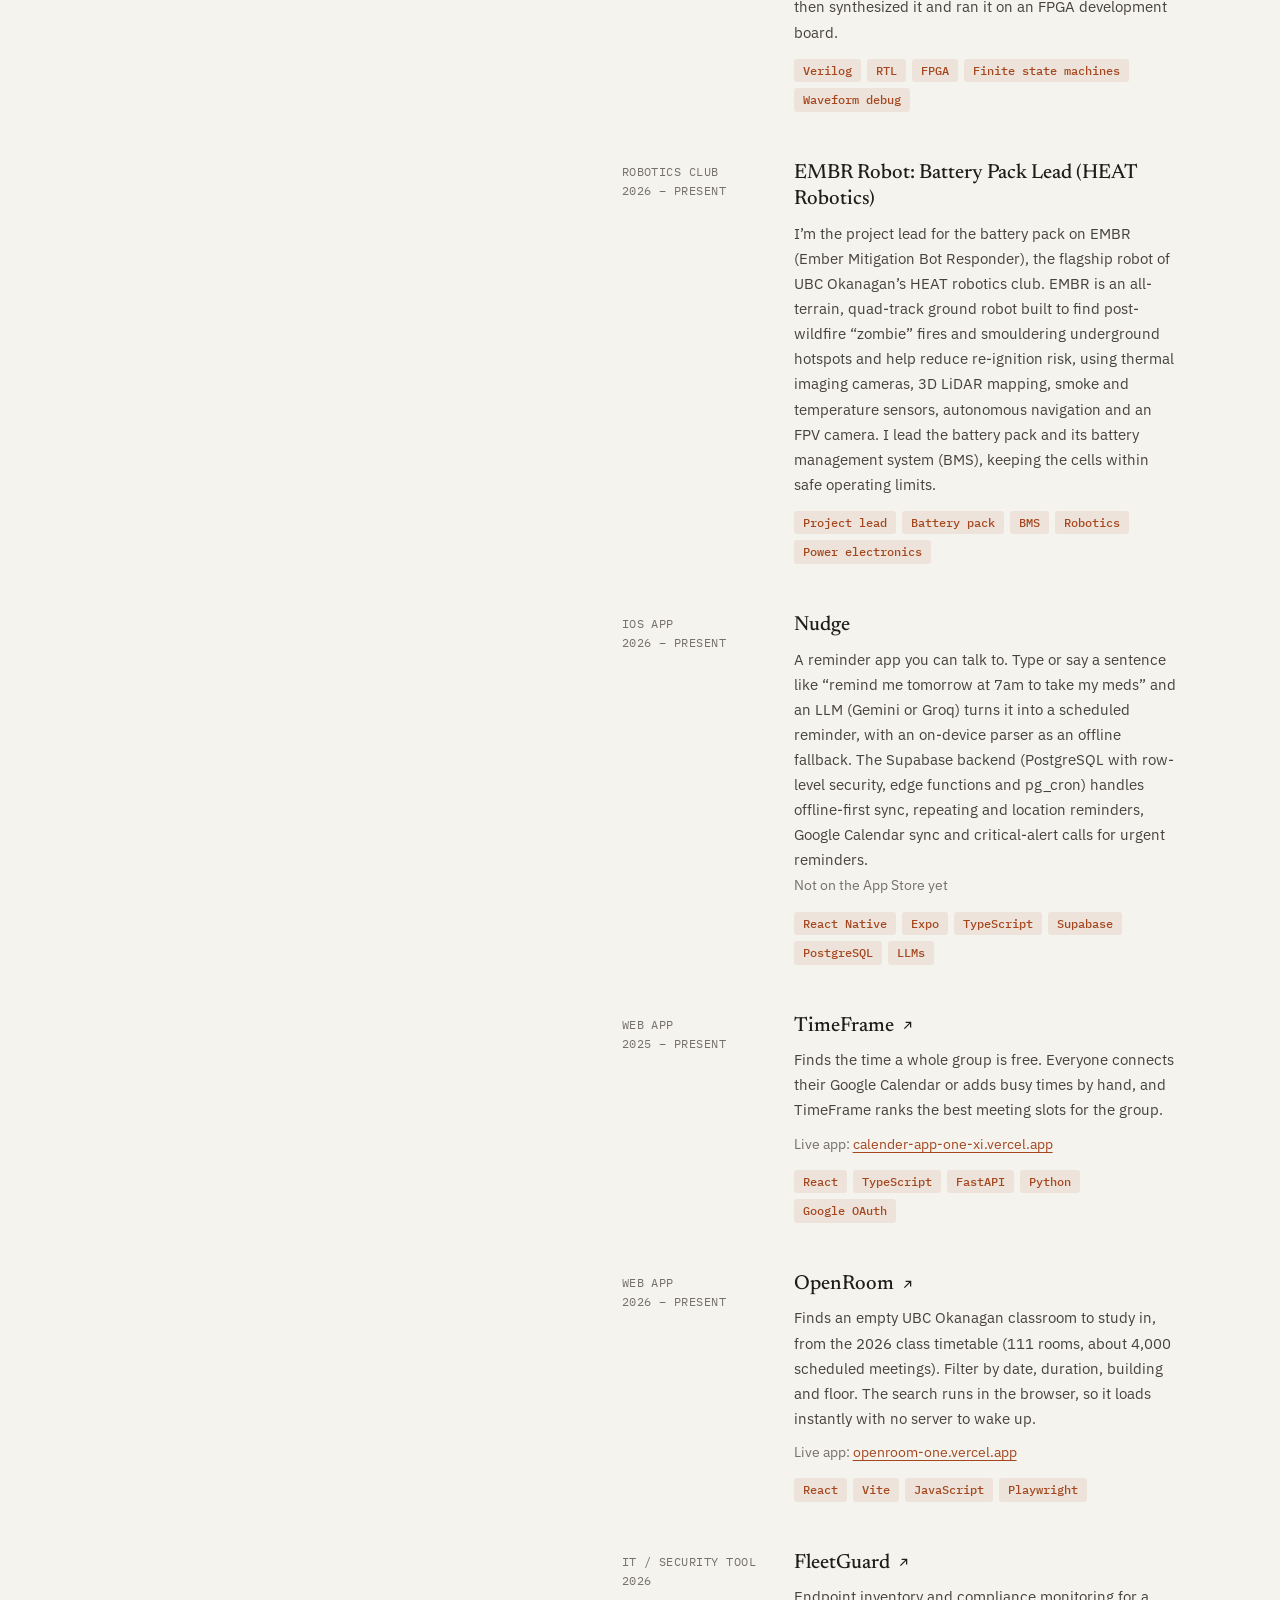
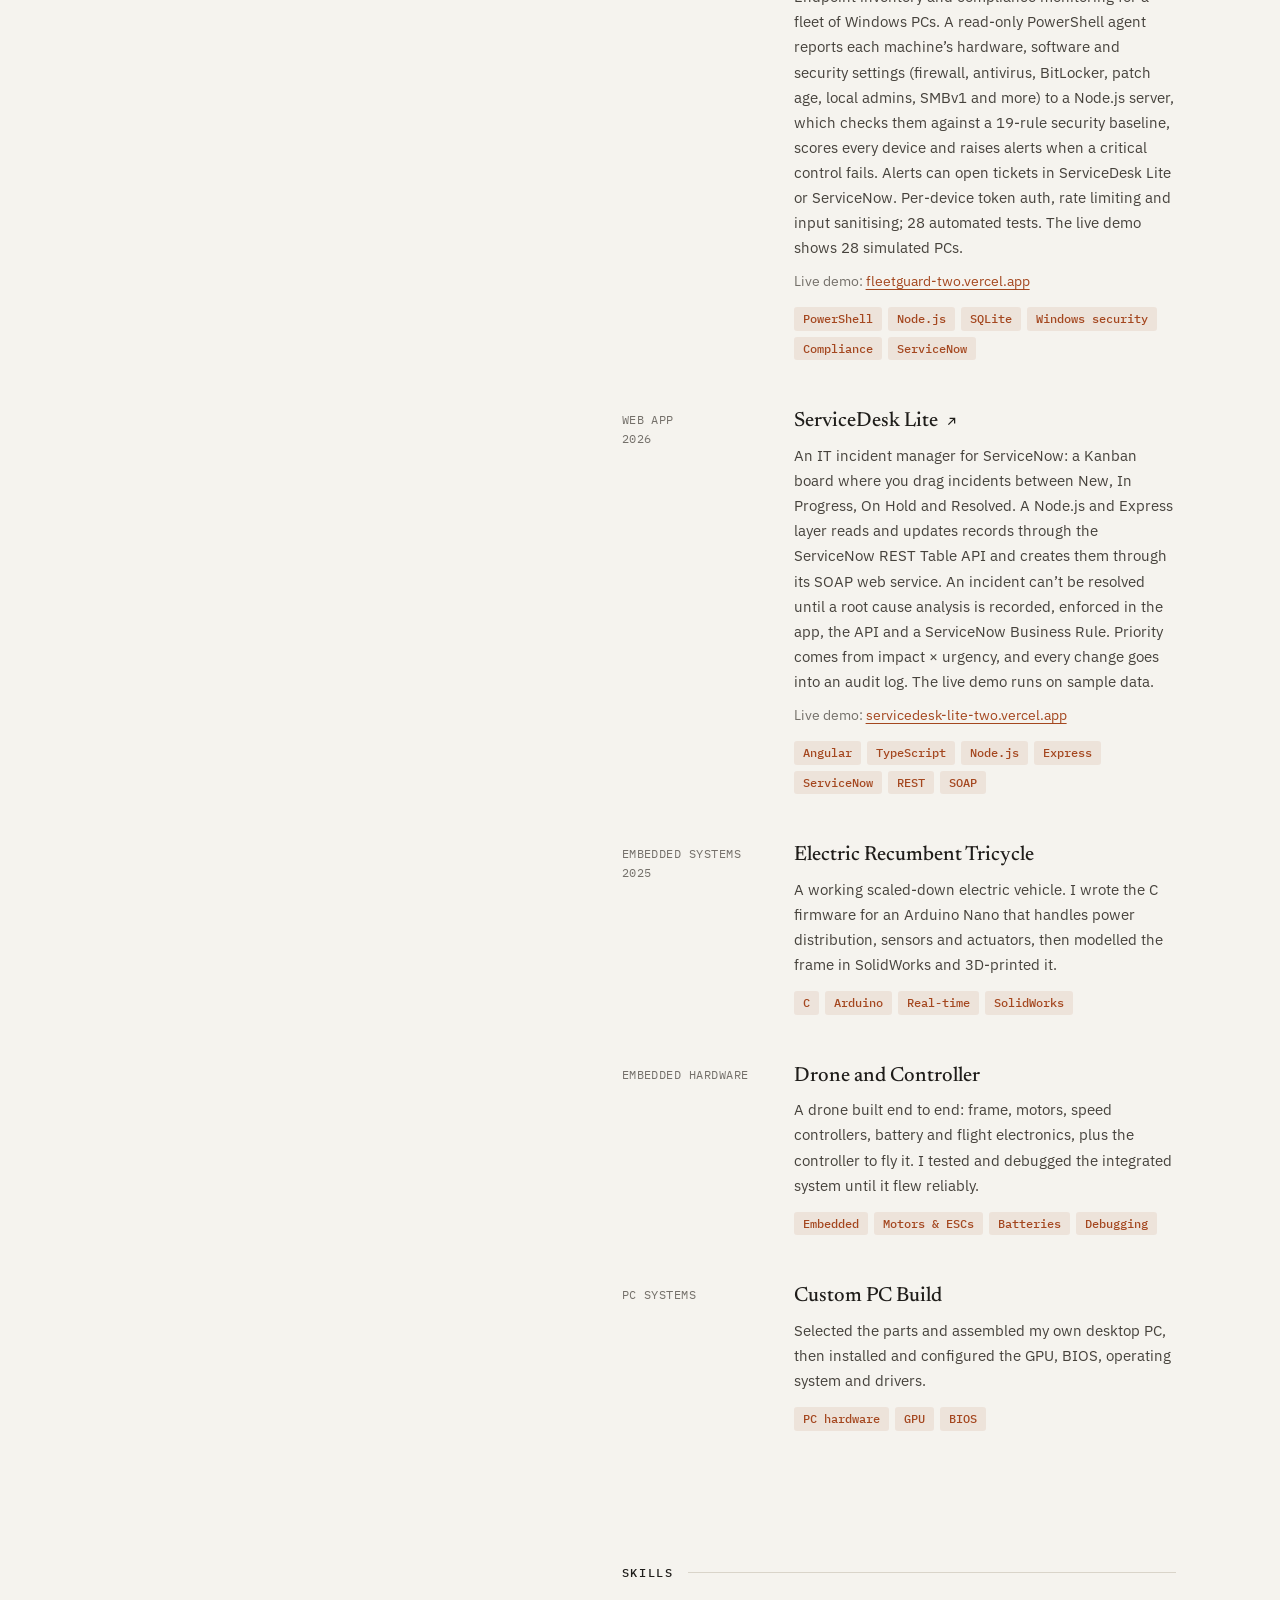
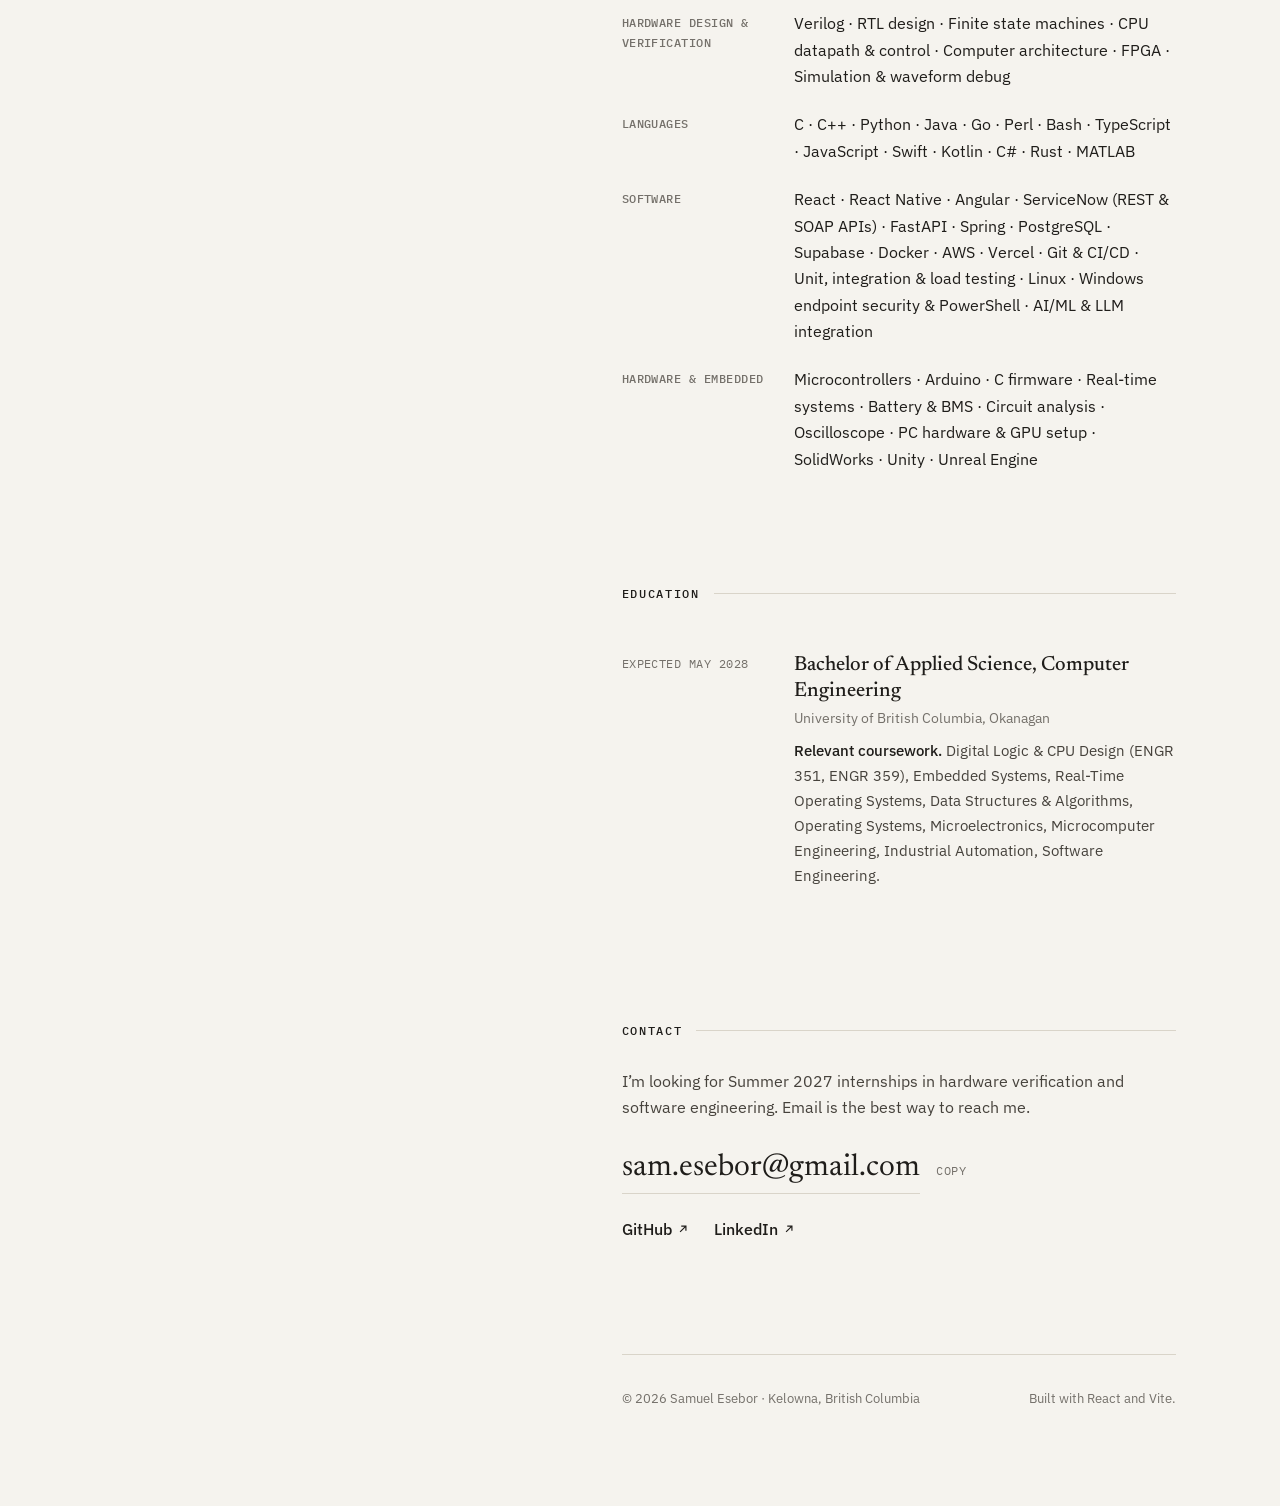
==== commit 16aa0072: "Update portfolio site Co-Authored-By: Claude Opus 5.5 <noreply@anthropic.com>" ====
--- a/portfolio/index.html
+++ b/portfolio/index.html
@@ -25,7 +25,7 @@
         if (t === 'light' || t === 'dark') document.documentElement.dataset.theme = t
       } catch (e) {}
     </script>
-    <script type="module" crossorigin src="/portfolio/assets/index-BE2IZhbU.js"></script>
+    <script type="module" crossorigin src="/portfolio/assets/index-DvWLSQiD.js"></script>
     <link rel="stylesheet" crossorigin href="/portfolio/assets/index-CijtTAy5.css">
   </head>
   <body>
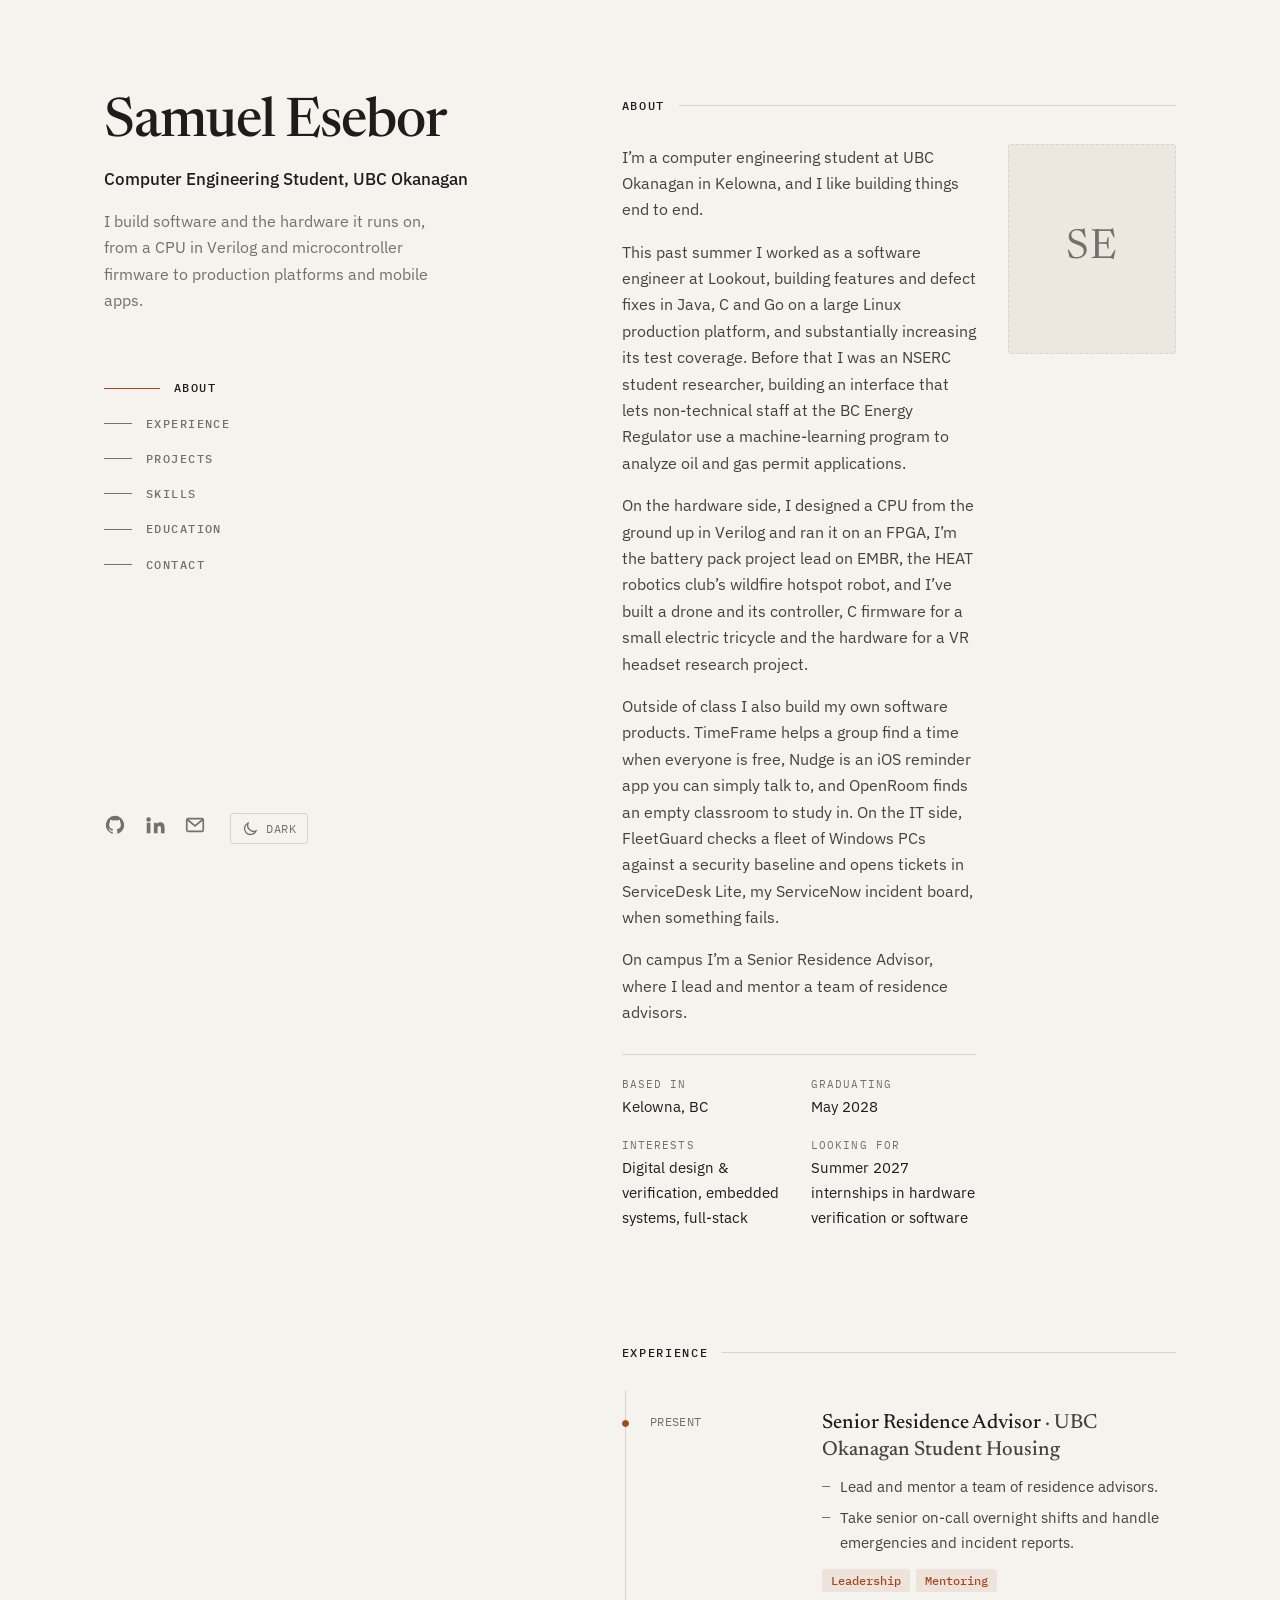
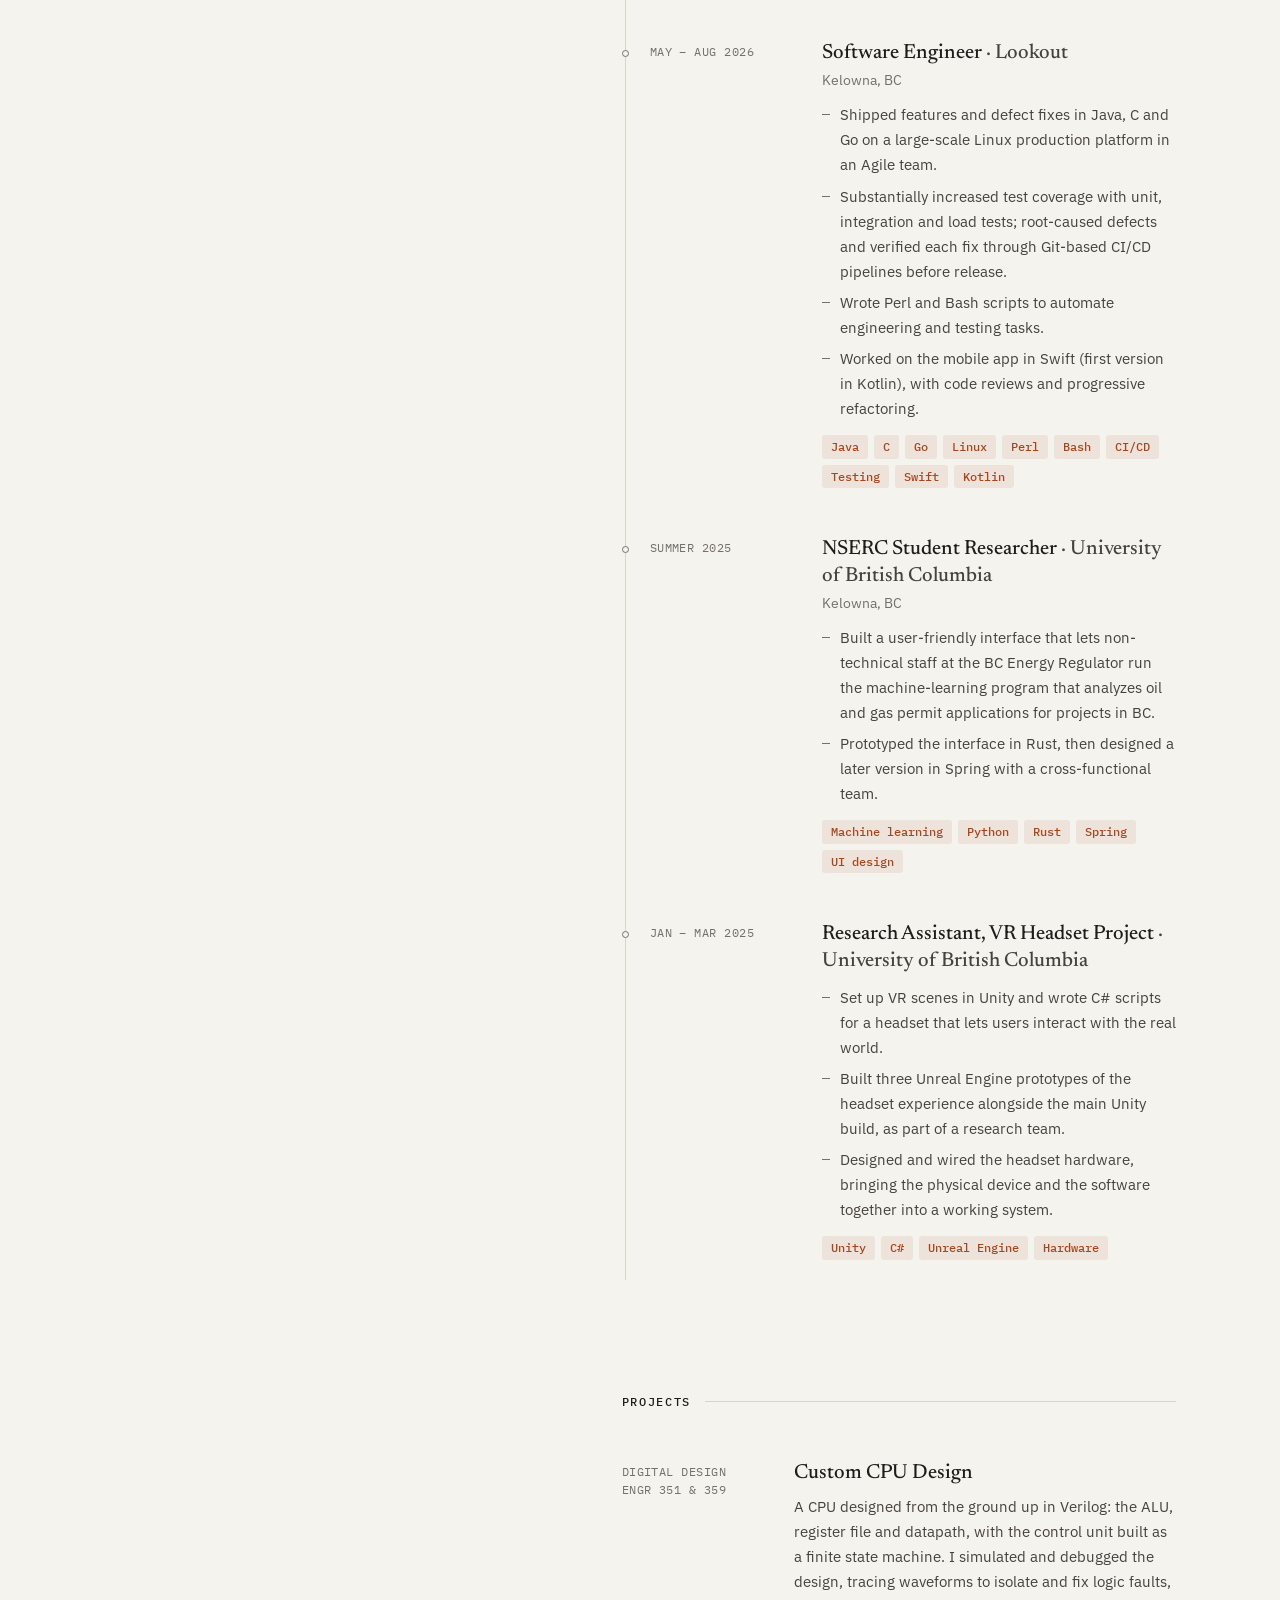
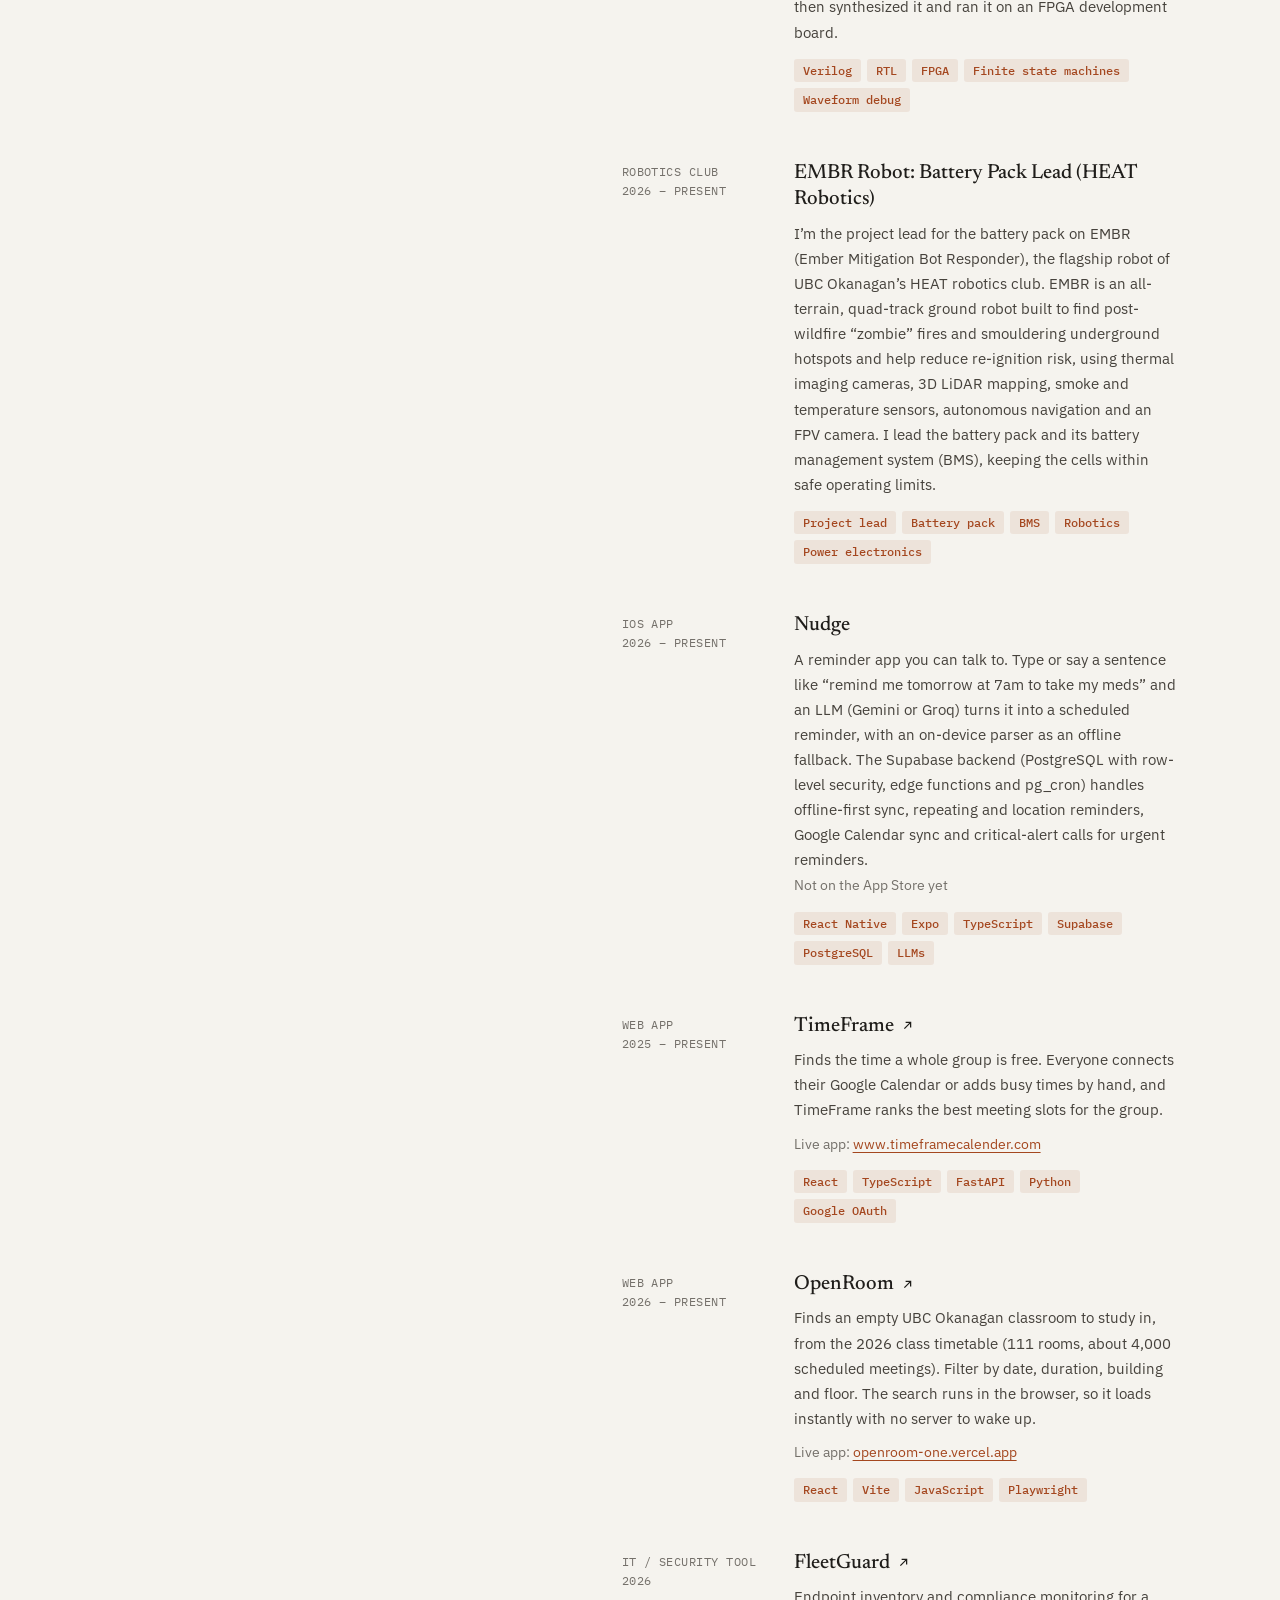
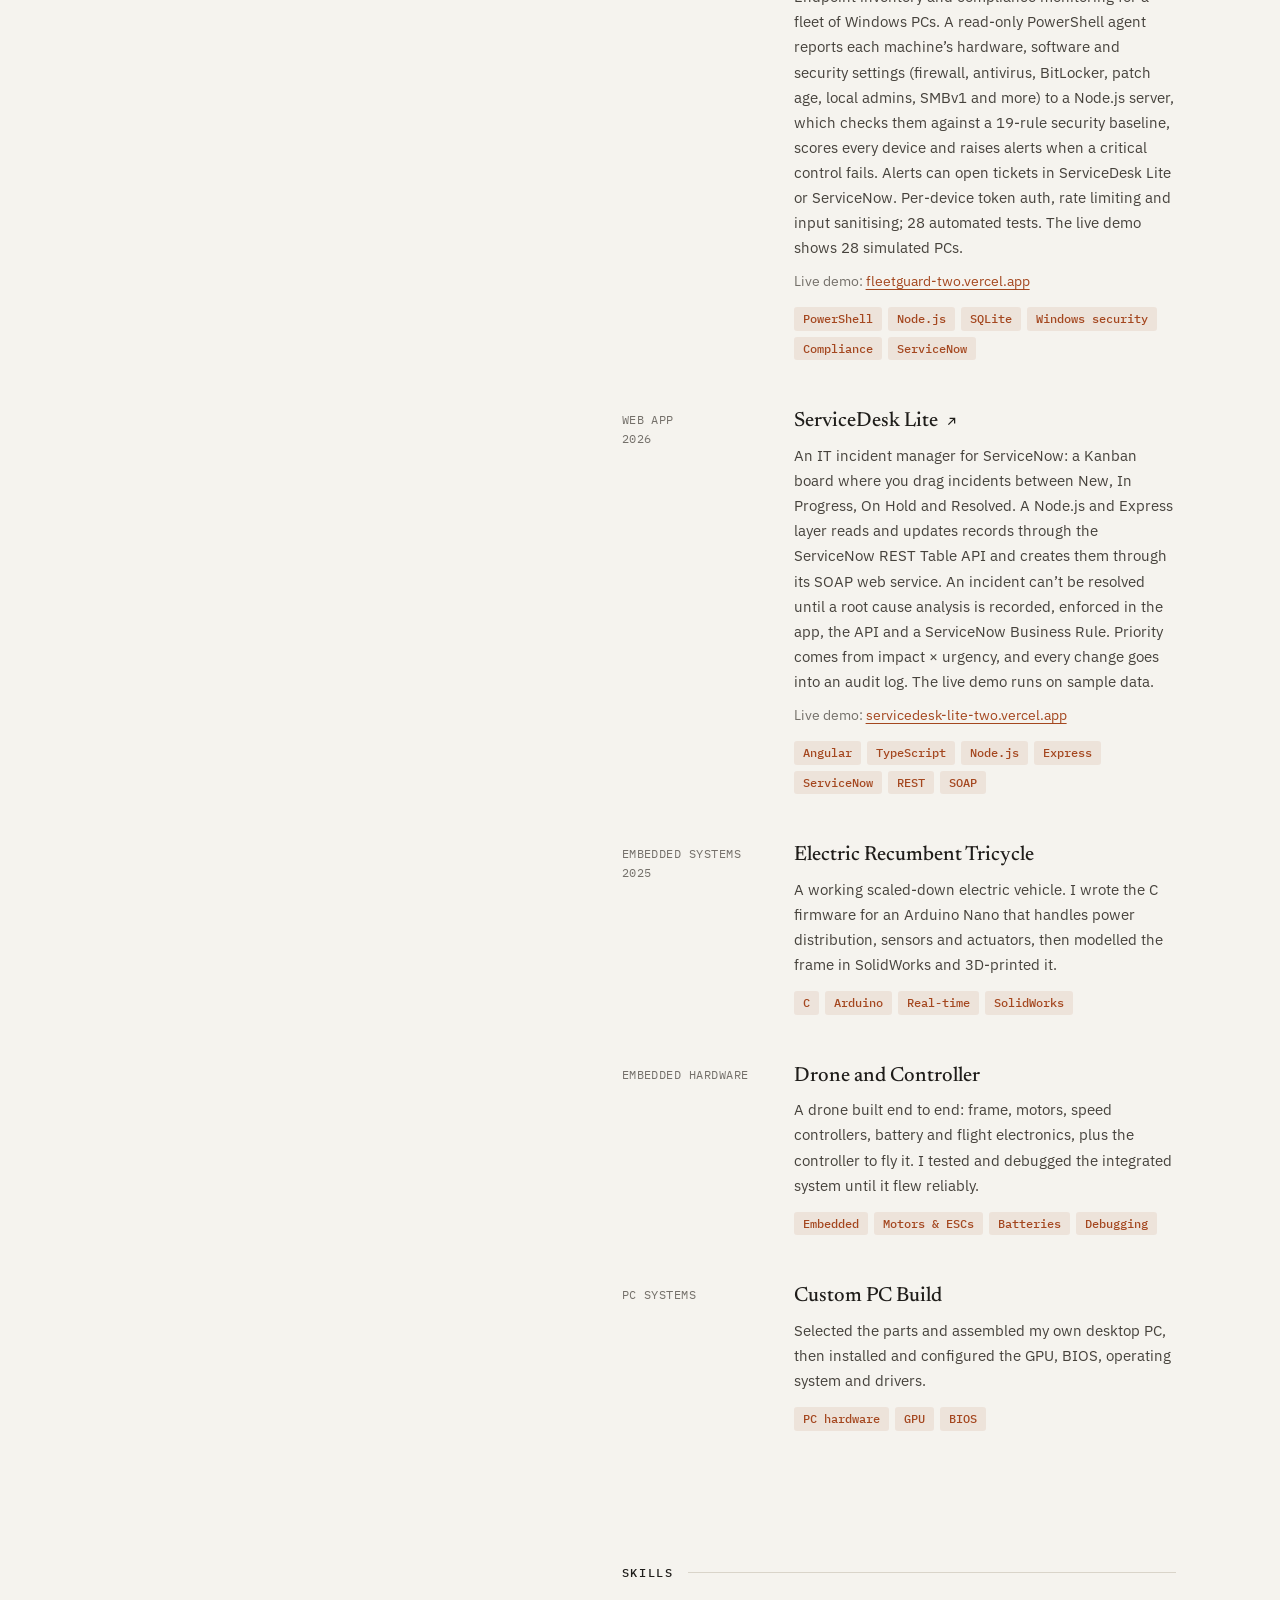
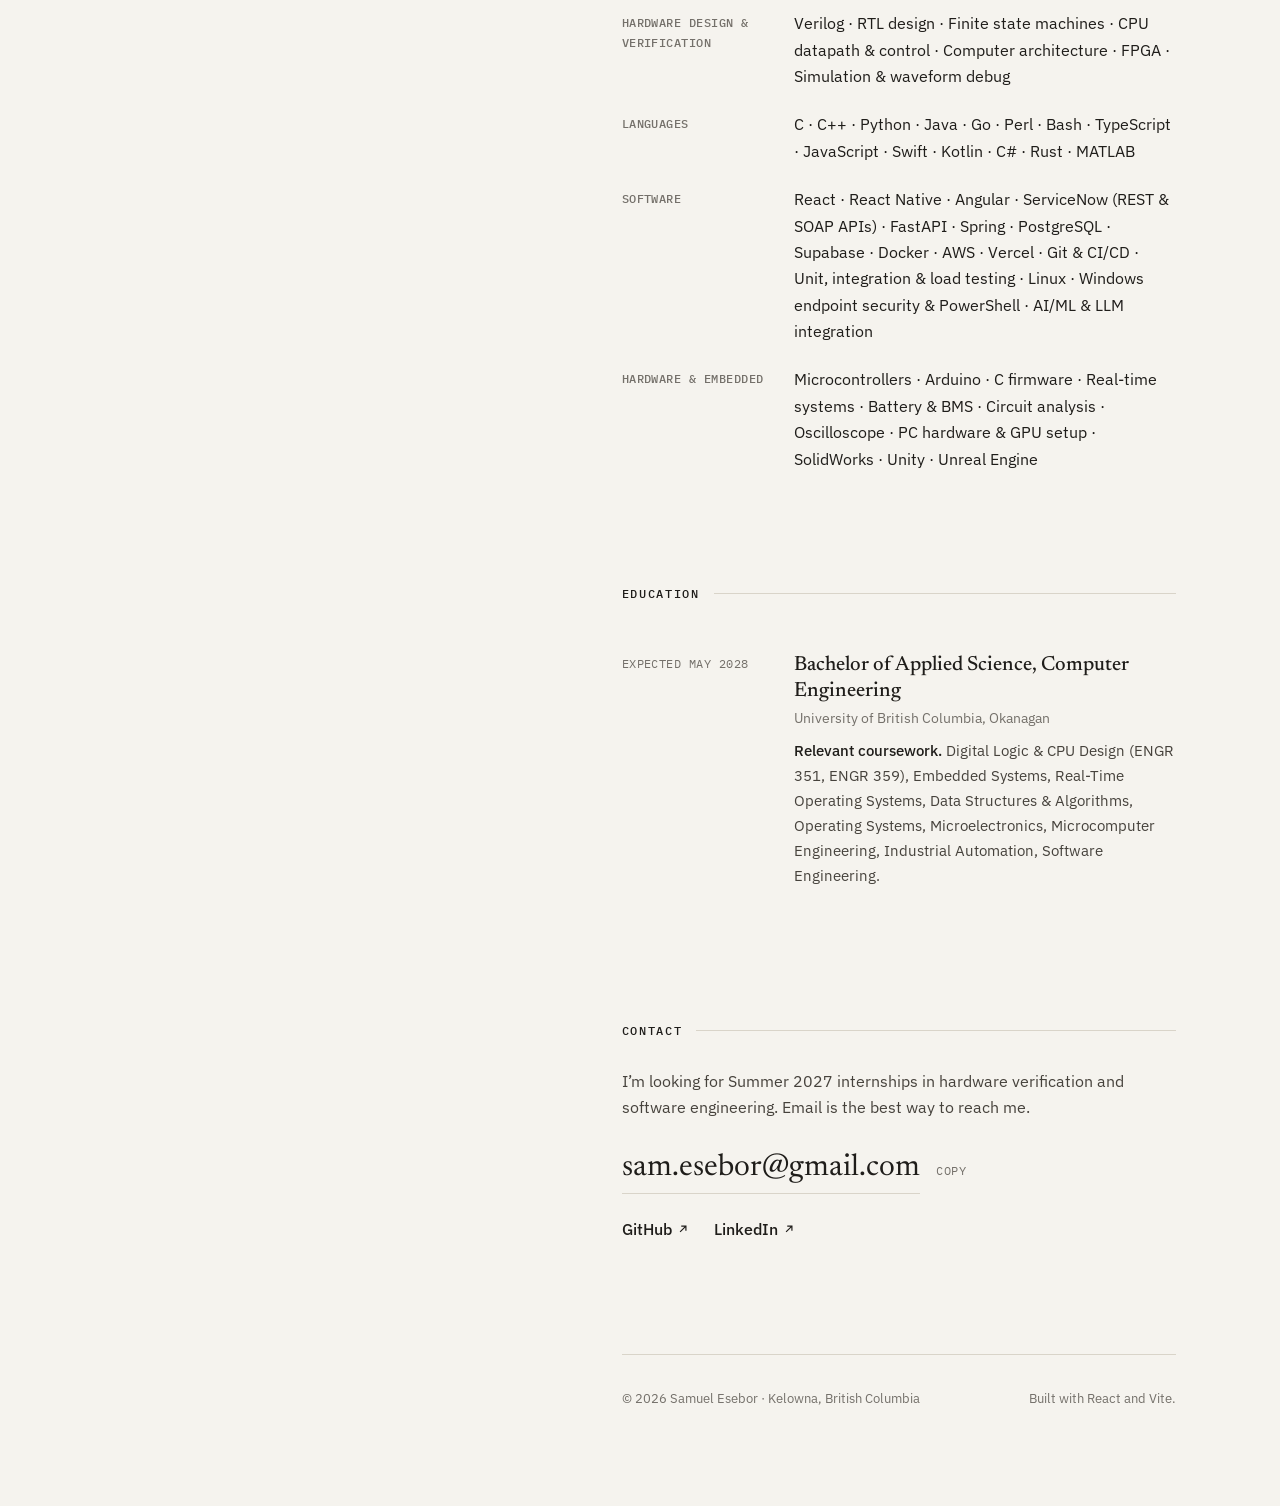
==== commit bfa9e775: "Update portfolio site: TimeFrame domain Co-Authored-By: Claude Opus 5.5 <noreply@anthropic.com>" ====
--- a/portfolio/index.html
+++ b/portfolio/index.html
@@ -25,7 +25,7 @@
         if (t === 'light' || t === 'dark') document.documentElement.dataset.theme = t
       } catch (e) {}
     </script>
-    <script type="module" crossorigin src="/portfolio/assets/index-DvWLSQiD.js"></script>
+    <script type="module" crossorigin src="/portfolio/assets/index-D6pC0qTa.js"></script>
     <link rel="stylesheet" crossorigin href="/portfolio/assets/index-CijtTAy5.css">
   </head>
   <body>
